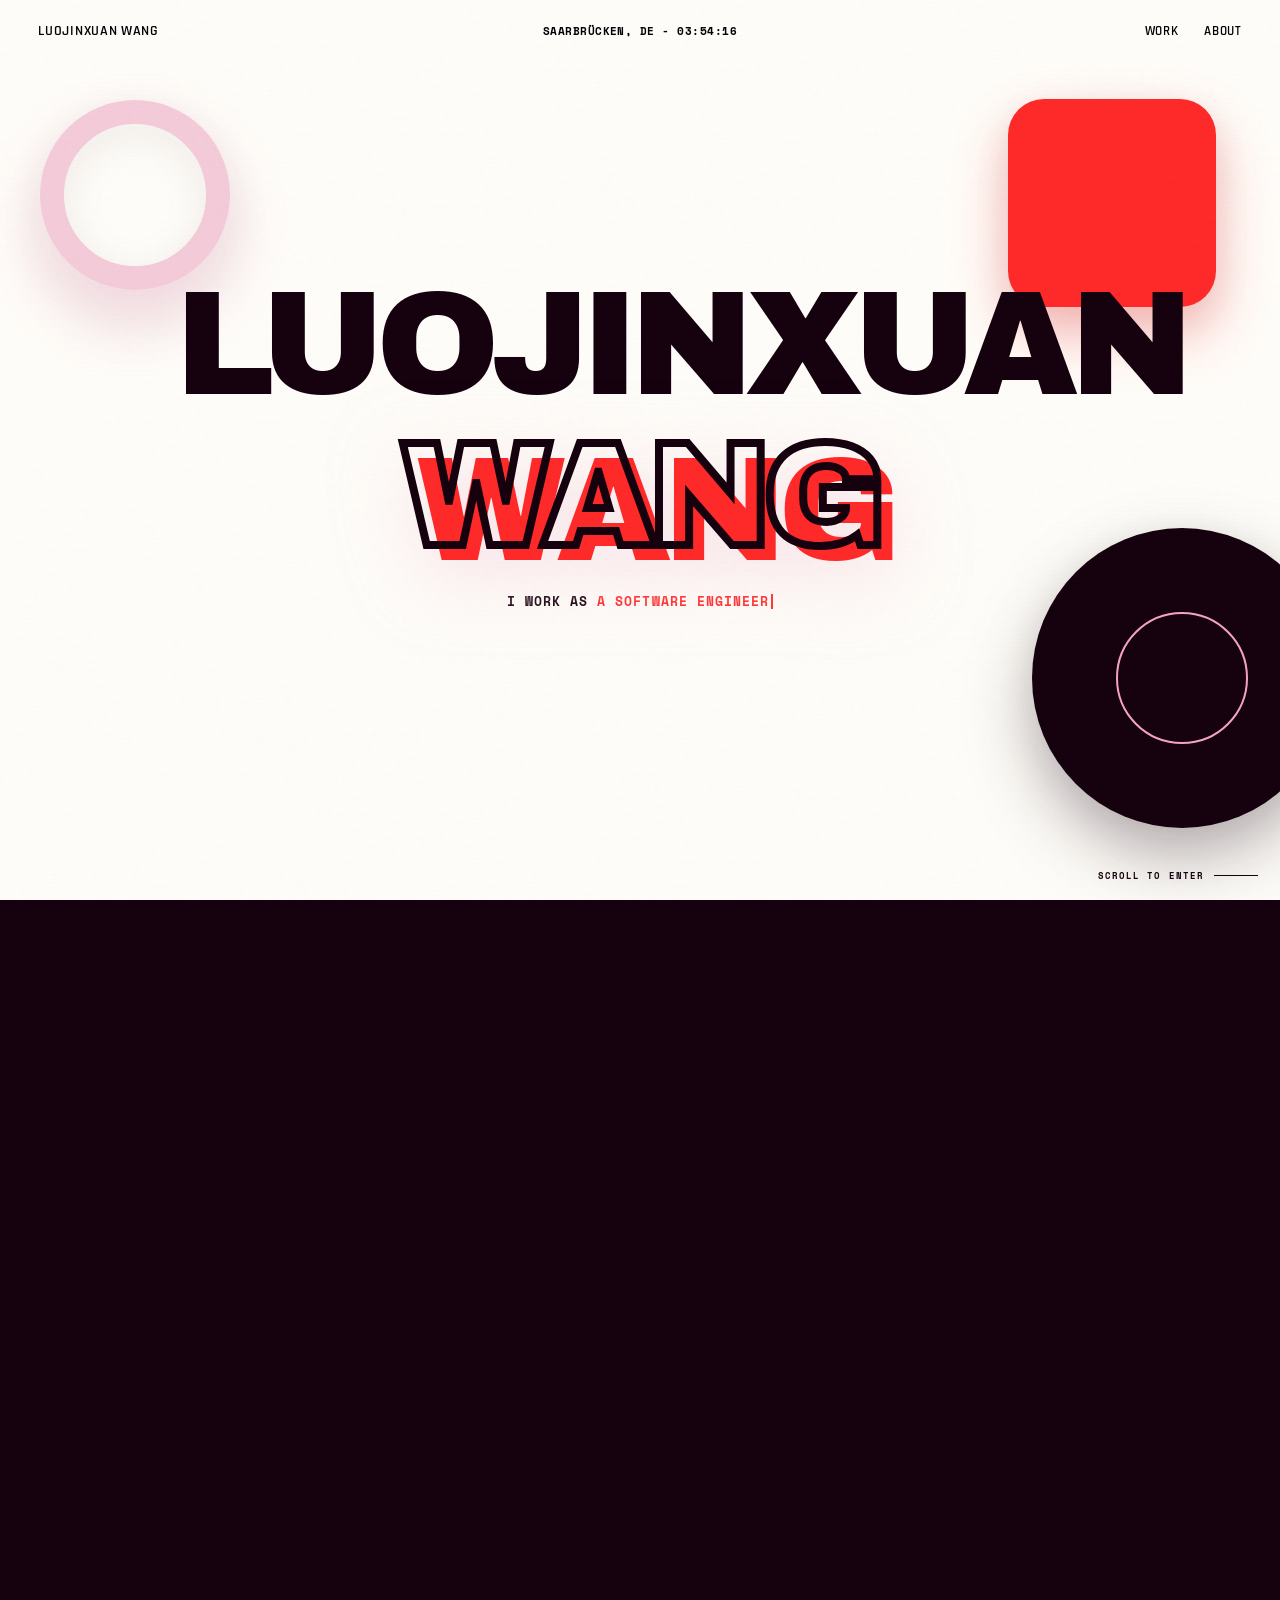
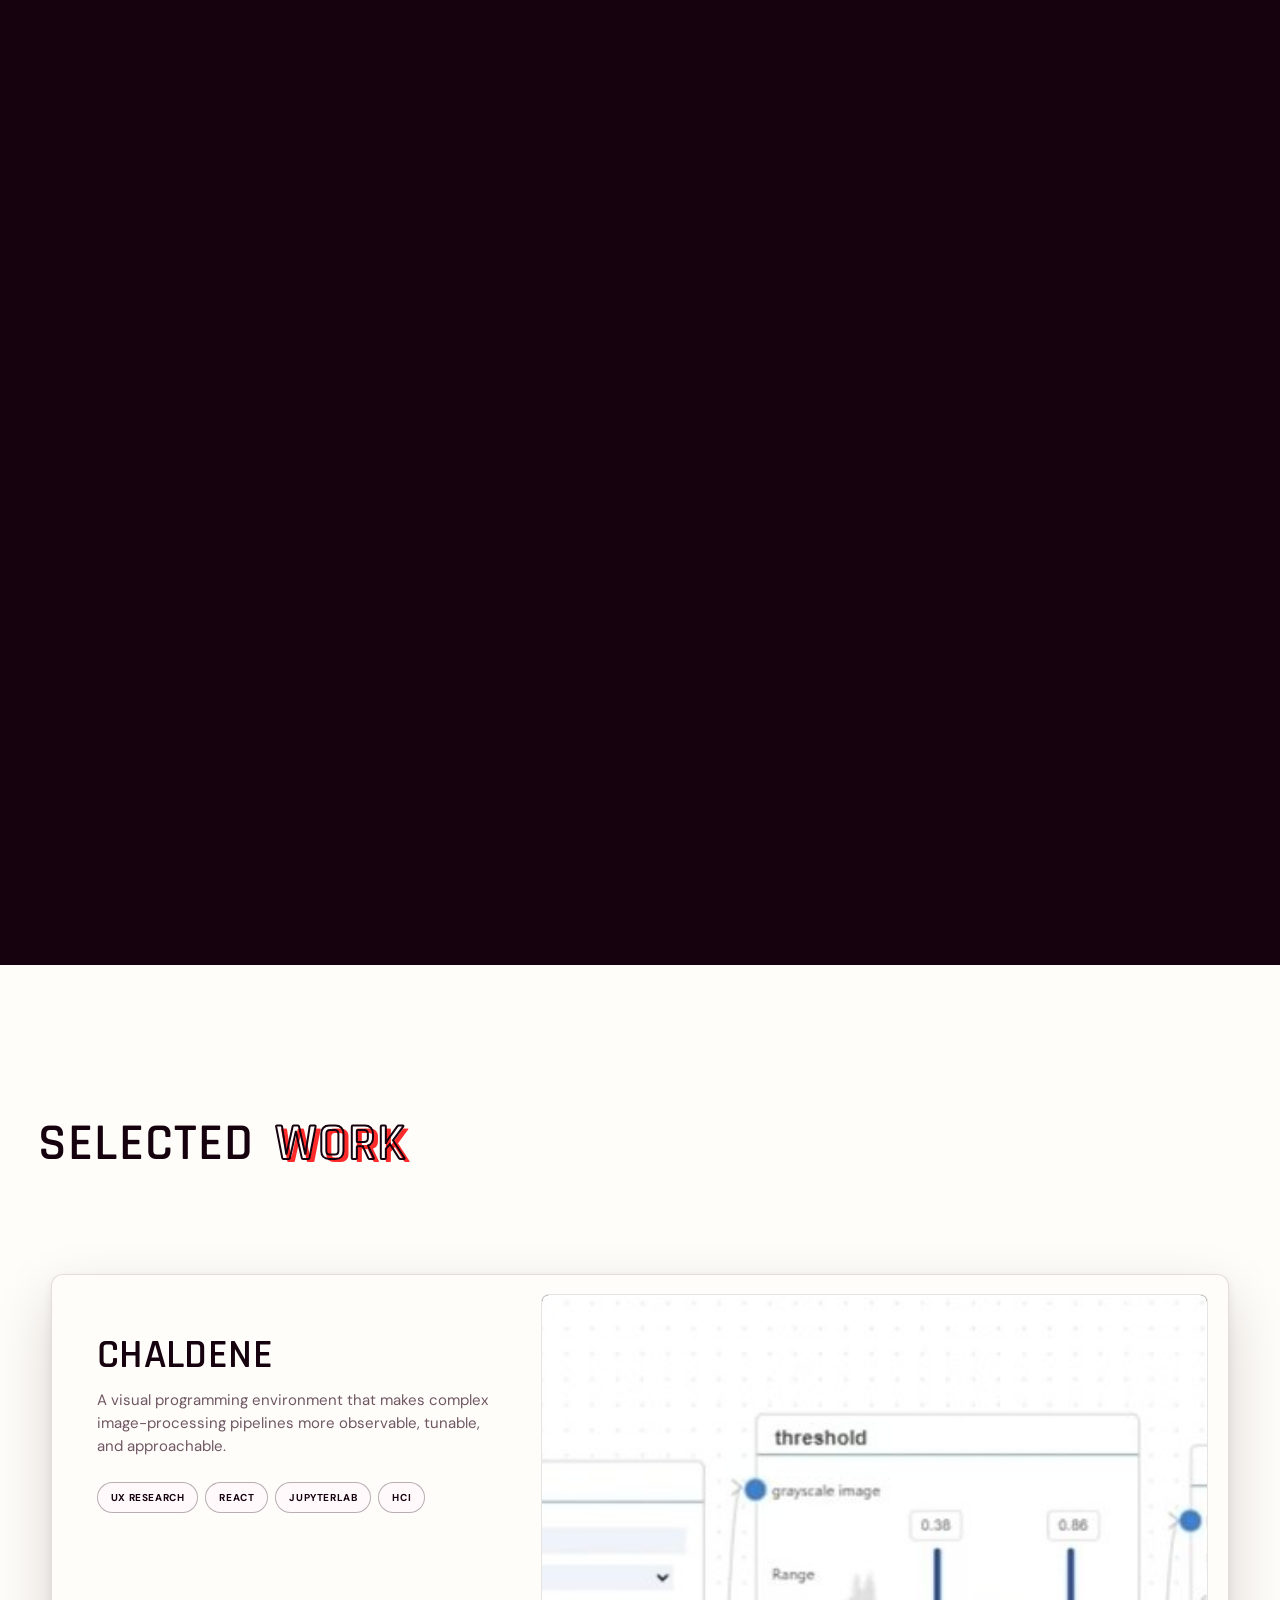
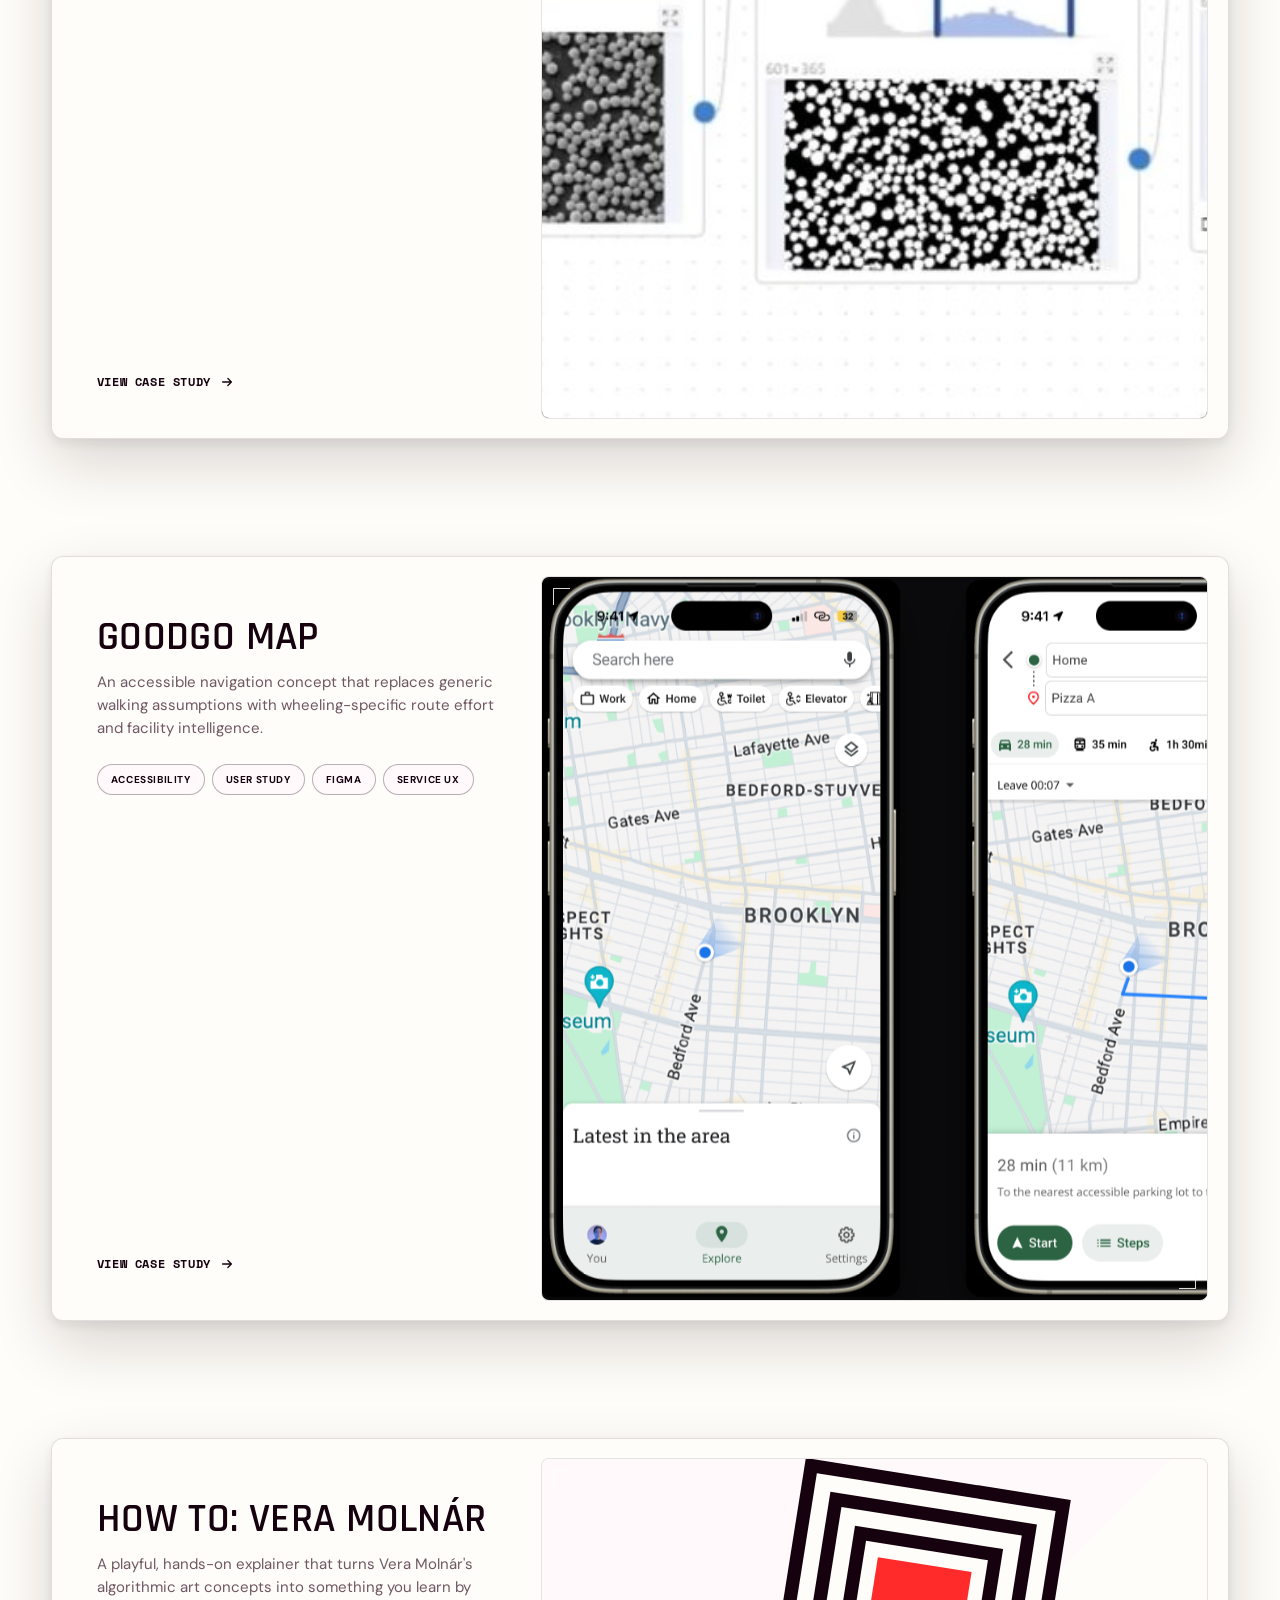
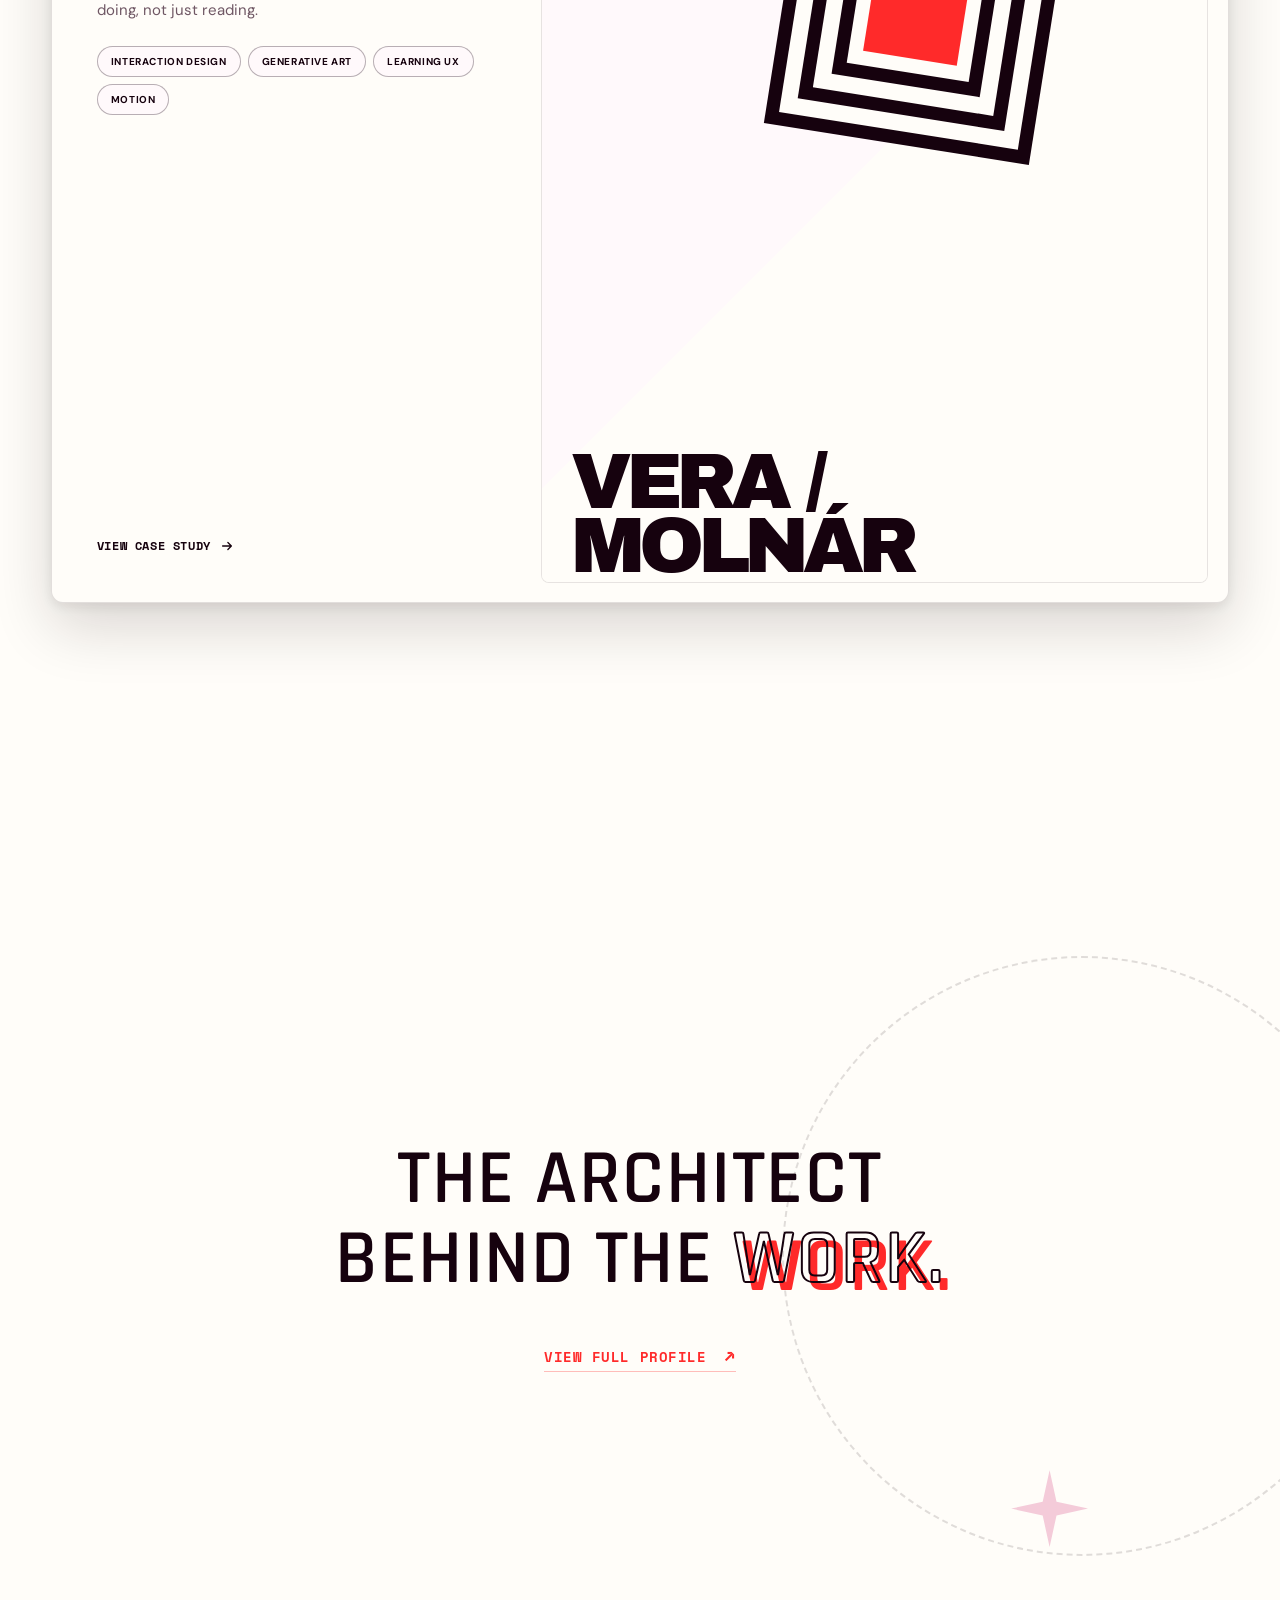
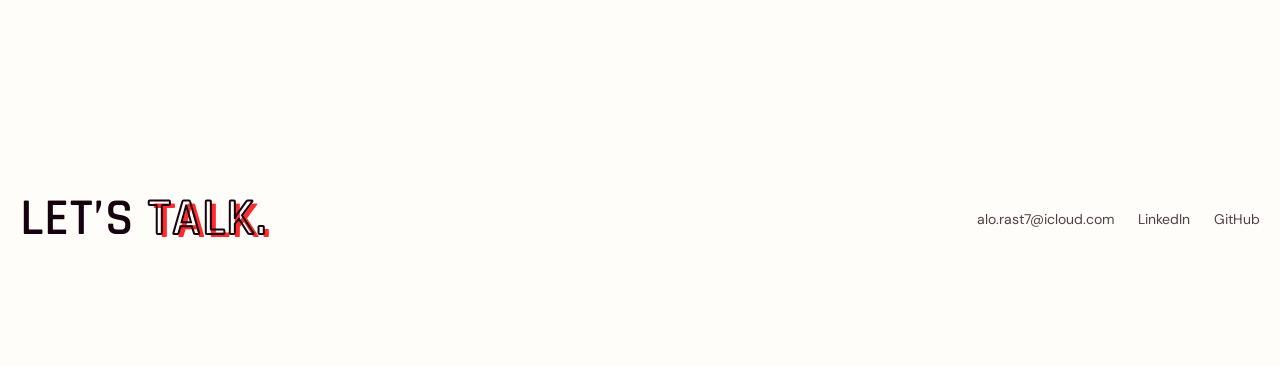
==== index.html @ 3a1c20a6 "todo: veramonar case, case stack motion debug" ====
<!doctype html>
<html lang="en">
  <head>
    <meta charset="UTF-8" />
    <meta name="viewport" content="width=device-width, initial-scale=1.0" />
    <meta name="theme-color" content="#ff2a2a" />
    <title>Luojinxuan Wang, UX Designer & Creative Technologist</title>
    <meta
      name="description"
      content="Luojinxuan Wang is a UX designer and creative technologist who came to tech from film, building human-centered AI and spatial interfaces that make complex technology intuitive."
    />
    <!-- Branded favicon: Bauhaus circle / square / ring motif -->
    <link
      rel="icon"
      href="data:image/svg+xml,%3Csvg xmlns='http://www.w3.org/2000/svg' viewBox='0 0 32 32'%3E%3Crect width='32' height='32' fill='%23fffdf9'/%3E%3Ccircle cx='13' cy='16' r='8' fill='%23ff2a2a'/%3E%3Crect x='15' y='8' width='12' height='12' rx='2.5' fill='%2316020e'/%3E%3Ccircle cx='11' cy='11' r='5' fill='none' stroke='%23f4cbd9' stroke-width='2.6'/%3E%3C/svg%3E"
    />
    <link rel="apple-touch-icon" href="assets/images/cs-chaldene-workflow.jpg" />
    <!-- Social sharing. Replace relative paths with absolute URLs (https://yourdomain/…) at deploy. -->
    <meta property="og:type" content="website" />
    <meta property="og:title" content="Luojinxuan Wang, UX Designer & Creative Technologist" />
    <meta
      property="og:description"
      content="A filmmaker's eye, an engineer's hands. I make complex technology intuitive. UX designer and creative technologist building human-centered AI and spatial interfaces."
    />
    <meta property="og:image" content="assets/images/cs-chaldene-workflow.jpg" />
    <meta property="og:image:width" content="1200" />
    <meta property="og:image:height" content="630" />
    <meta name="twitter:card" content="summary_large_image" />
    <meta name="twitter:title" content="Luojinxuan Wang, UX Designer & Creative Technologist" />
    <meta
      name="twitter:description"
      content="A filmmaker's eye, an engineer's hands. I make complex technology intuitive. UX designer and creative technologist building human-centered AI and spatial interfaces."
    />
    <meta name="twitter:image" content="assets/images/cs-chaldene-workflow.jpg" />
    <link rel="preconnect" href="https://fonts.googleapis.com" />
    <link rel="preconnect" href="https://fonts.gstatic.com" crossorigin />
    <link
      href="https://fonts.googleapis.com/css2?family=Archivo+Black&family=DM+Sans:wght@400;500;600;700&family=Rajdhani:wght@500;600;700&family=Space+Grotesk:wght@400;500;600;700&family=Space+Mono:wght@400;700&display=swap"
      rel="stylesheet"
    />
    <link rel="stylesheet" href="assets/css/styles.css" />
  </head>
  <body>
    <template id="__bundler_thumbnail" data-bg-color="#fffdf9">
      <svg viewBox="0 0 1200 800" xmlns="http://www.w3.org/2000/svg">
        <rect width="1200" height="800" fill="#fffdf9" />
        <circle cx="520" cy="360" r="130" fill="#ff2a2a" />
        <rect x="590" y="330" width="170" height="170" rx="28" fill="#16020e" />
        <circle cx="450" cy="470" r="80" fill="none" stroke="#f4cbd9" stroke-width="34" />
      </svg>
    </template>
    <div class="noise"></div>
    <div class="scanlines"></div>
    <div class="progress" id="progress"></div>
    <div class="sel-transition" id="selTransition" aria-hidden="true"></div>
    <div class="you-cur" id="youCur" aria-hidden="true">
      <svg width="17" height="21" viewBox="-2 -2 18 22" fill="none">
        <path
          d="M0.5 0.5L13 10.5H5.5L2.5 17.5L0.5 0.5Z"
          fill="#16020e"
          stroke="#fff"
          stroke-width="1.5"
          stroke-linejoin="round"
        ></path>
      </svg>
      <div class="you-cur__labels">
        <div class="you-tag">You</div>
        <div class="you-alt" id="youAlt"></div>
      </div>
    </div>

    <header class="site-header"></header>

    <main id="top" tabindex="-1">
      <section class="hero-sequence" id="hero" aria-label="Interactive portfolio introduction">
        <div class="hero-sticky">
          <div class="artboard hero-artboard" id="heroArtboard">
            <div class="hero-decoration hero-shape deco-ring" data-shape-depth="30" aria-hidden="true"></div>
            <div class="hero-decoration hero-shape deco-square" data-shape-depth="-22" aria-hidden="true"></div>
            <div class="hero-decoration hero-shape deco-disc" data-shape-depth="38" aria-hidden="true"></div>

            <section class="hero-ic">
              <div class="hero-ic-wrap">
                <div class="name-line">
                  <div class="mask-wrap">
                    <div class="hero-name-text display">LUOJINXUAN</div>
                  </div>
                </div>
                <div class="name-line">
                  <div class="mask-wrap">
                    <div class="hero-name-text display outline">WANG</div>
                  </div>
                </div>
                <div class="role-rotator mono" aria-live="polite">
                  <span>I work as</span>
                  <span class="role-active">
                    <span class="role-word" id="roleWord" style="opacity: 1">a UX Designer</span
                    ><span class="type-cursor" aria-hidden="true"></span>
                  </span>
                </div>
              </div>
            </section>
            <div class="hero-scroll-cue mono" aria-hidden="true"><span>Scroll to enter</span><i></i></div>
          </div>

          <div class="artboard intro-artboard" id="introArtboard" aria-hidden="true">
            <div class="ia-panel">
              <div class="ia-copy" id="iaCopy">
                <p
                  class="ia-text"
                  id="iaText"
                  aria-label="A filmmaker's eye, an engineer's hands. I make complex technology intuitive."
                >
                  <span class="ia-text-content" id="iaTextContent" aria-hidden="true"></span
                  ><span class="intro-cursor" id="iaTypingCursor" aria-hidden="true"></span>
                </p>
                <div class="ia-asel" aria-hidden="true">
                  <div class="selection-handle h-tl"></div>
                  <div class="selection-handle h-tr"></div>
                  <div class="selection-handle h-bl"></div>
                  <div class="selection-handle h-br"></div>
                  <div class="ia-asel-lbl mono">p / Statement 01</div>
                </div>
                <div class="ia-ac" aria-hidden="true">
                  <svg width="17" height="21" viewBox="-2 -2 18 22" fill="none">
                    <path
                      d="M0.5 0.5L13 10.5H5.5L2.5 17.5L0.5 0.5Z"
                      fill="#f7a4c4"
                      stroke="#fff"
                      stroke-width="1.5"
                      stroke-linejoin="round"
                    ></path>
                  </svg>
                  <div class="ia-ac-tag">Alo Wang</div>
                </div>
                <div class="ia-toast mono" aria-hidden="true">
                  <div class="toast-hero-inner">
                    <span class="toast-hero-prop">content</span><span class="toast-hero-arrow">→</span
                    ><span class="toast-hero-val">editing...</span>
                  </div>
                </div>
              </div>
            </div>
          </div>
        </div>
      </section>

      <section class="work section-pad" id="work">
        <div class="shell">
          <div class="section-eyebrow reveal">Selected <span class="outline">work</span></div>

          <div class="case-stack">
            <div class="fw-card-wrapper home-hidden">
              <article
                class="case-card fw-card"
                tabindex="0"
                data-project="sunslayer"
                data-title="SunSlayer"
                data-subtitle="Naked-eye 3D storytelling for a 90-degree corner"
                data-description="A spatial animation inspired by Hou Yi shooting the suns, designed specifically for a corner display so imagery appears to push beyond the physical architecture."
              >
                <div class="fw-card__content">
                  <div class="fw-card__top">
                    <h3 class="fw-card__title">SunSlayer</h3>
                    <p class="fw-card__vision">
                      An immersive 90° corner installation balancing cinematic pacing, spatial illusion, and a Chinese
                      mythological visual language.
                    </p>
                    <div class="case-tags">
                      <span class="chip">Spatial UX</span><span class="chip">Blender</span
                      ><span class="chip">Motion</span><span class="chip">Installation</span>
                    </div>
                  </div>
                  <div class="fw-card__bottom">
                    <span class="fw-card__cta" aria-hidden="true"
                      >View Case Study<svg width="14" height="14" viewBox="0 0 16 16" fill="none" aria-hidden="true">
                        <path
                          d="M3 8h10M9 4l4 4-4 4"
                          stroke="currentColor"
                          stroke-width="1.5"
                          stroke-linecap="round"
                          stroke-linejoin="round"
                        ></path></svg
                    ></span>
                  </div>
                </div>
                <div class="fw-card__visual">
                  <div class="fw-cinema-frame"><div class="case-visual visual-4"></div></div>
                  <div class="fw-cinema-corners"></div>
                </div>
              </article>
            </div>

            <div class="fw-card-wrapper">
              <article
                class="case-card fw-card"
                tabindex="0"
                data-project="chaldene"
                data-title="Chaldene"
                data-subtitle="Visual programming for image-processing researchers"
                data-description="I extended a node-based visual programming language in JupyterLab with direct-manipulation controls, synchronized image viewers, parameter exploration, and research-led interaction patterns."
              >
                <div class="fw-card__content">
                  <div class="fw-card__top">
                    <h3 class="fw-card__title">Chaldene</h3>
                    <p class="fw-card__vision">
                      A visual programming environment that makes complex image-processing pipelines more observable,
                      tunable, and approachable.
                    </p>
                    <div class="case-tags">
                      <span class="chip">UX Research</span><span class="chip">React</span
                      ><span class="chip">JupyterLab</span><span class="chip">HCI</span>
                    </div>
                  </div>
                  <div class="fw-card__bottom">
                    <span class="fw-card__cta" aria-hidden="true"
                      >View Case Study<svg width="14" height="14" viewBox="0 0 16 16" fill="none" aria-hidden="true">
                        <path
                          d="M3 8h10M9 4l4 4-4 4"
                          stroke="currentColor"
                          stroke-width="1.5"
                          stroke-linecap="round"
                          stroke-linejoin="round"
                        ></path></svg
                    ></span>
                  </div>
                </div>
                <div class="fw-card__visual">
                  <div class="fw-cinema-frame"><div class="case-visual visual-1"></div></div>
                  <div class="fw-cinema-corners"></div>
                </div>
              </article>
            </div>

            <div class="fw-card-wrapper">
              <article
                class="case-card fw-card"
                tabindex="0"
                data-project="goodgo"
                data-title="GoodGo Map"
                data-subtitle="Accessible travel navigation designed around wheeling"
                data-description="GoodGo surfaces accessible toilets, elevators, ramps, route effort, facility details, ratings, and problem reports at the moments where wheelchair users need them most."
              >
                <div class="fw-card__content">
                  <div class="fw-card__top">
                    <h3 class="fw-card__title">GoodGo Map</h3>
                    <p class="fw-card__vision">
                      An accessible navigation concept that replaces generic walking assumptions with wheeling-specific
                      route effort and facility intelligence.
                    </p>
                    <div class="case-tags">
                      <span class="chip">Accessibility</span><span class="chip">User Study</span
                      ><span class="chip">Figma</span><span class="chip">Service UX</span>
                    </div>
                  </div>
                  <div class="fw-card__bottom">
                    <span class="fw-card__cta" aria-hidden="true"
                      >View Case Study<svg width="14" height="14" viewBox="0 0 16 16" fill="none" aria-hidden="true">
                        <path
                          d="M3 8h10M9 4l4 4-4 4"
                          stroke="currentColor"
                          stroke-width="1.5"
                          stroke-linecap="round"
                          stroke-linejoin="round"
                        ></path></svg
                    ></span>
                  </div>
                </div>
                <div class="fw-card__visual">
                  <div class="fw-cinema-frame">
                    <div class="case-visual visual-strip">
                      <div class="strip-track" aria-hidden="true">
                        <img src="assets/images/cs-goodgo-hero.png" alt="" loading="lazy" />
                        <img src="assets/images/cs-goodgo-drive.png" alt="" loading="lazy" />
                        <img src="assets/images/cs-goodgo-info.png" alt="" loading="lazy" />
                        <img src="assets/images/cs-goodgo-preference.png" alt="" loading="lazy" />
                        <img src="assets/images/cs-goodgo-report.png" alt="" loading="lazy" />
                        <img src="assets/images/cs-goodgo-wheel.png" alt="" loading="lazy" />
                      </div>
                    </div>
                  </div>
                  <div class="fw-cinema-corners"></div>
                </div>
              </article>
            </div>

            <div class="fw-card-wrapper">
              <article
                class="case-card fw-card"
                tabindex="0"
                data-project="veramolnar"
                data-title="How To: Vera Molnár"
                data-subtitle="An interactive introduction to a generative-art pioneer"
                data-description="I designed the user journey and interactive learning mechanics that teach Vera Molnár's generative-art ideas by letting people play with the rules behind them, and produced the teaser video."
              >
                <div class="fw-card__content">
                  <div class="fw-card__top">
                    <h3 class="fw-card__title">How To: Vera Molnár</h3>
                    <p class="fw-card__vision">
                      A playful, hands-on explainer that turns Vera Molnár's algorithmic art concepts into something you
                      learn by doing, not just reading.
                    </p>
                    <div class="case-tags">
                      <span class="chip">Interaction Design</span><span class="chip">Generative Art</span
                      ><span class="chip">Learning UX</span><span class="chip">Motion</span>
                    </div>
                  </div>
                  <div class="fw-card__bottom">
                    <span class="fw-card__cta" aria-hidden="true"
                      >View Case Study<svg width="14" height="14" viewBox="0 0 16 16" fill="none" aria-hidden="true">
                        <path
                          d="M3 8h10M9 4l4 4-4 4"
                          stroke="currentColor"
                          stroke-width="1.5"
                          stroke-linecap="round"
                          stroke-linejoin="round"
                        ></path></svg
                    ></span>
                  </div>
                </div>
                <div class="fw-card__visual">
                  <div class="fw-cinema-frame"><div class="case-visual visual-2"></div></div>
                  <div class="fw-cinema-corners"></div>
                </div>
              </article>
            </div>

            <div class="fw-card-wrapper home-hidden">
              <article
                class="case-card fw-card"
                tabindex="0"
                data-project="watch"
                data-title="Watch & Watched"
                data-subtitle="An AR panopticon about surveillance and perspective"
                data-description="An interactive installation exploring surveillance through three positions (the observed, the observer, and the outsider), turning a theoretical concept into spatial experience."
              >
                <div class="fw-card__content">
                  <div class="fw-card__top">
                    <h3 class="fw-card__title">Watch & Watched</h3>
                    <p class="fw-card__vision">
                      An AR installation inspired by Bentham's Panopticon, designed to make power relationships legible
                      through embodied perspective.
                    </p>
                    <div class="case-tags">
                      <span class="chip">AR</span><span class="chip">Concept Design</span
                      ><span class="chip">Critical UX</span>
                    </div>
                  </div>
                  <div class="fw-card__bottom">
                    <span class="fw-card__cta" aria-hidden="true"
                      >View Case Study<svg width="14" height="14" viewBox="0 0 16 16" fill="none" aria-hidden="true">
                        <path
                          d="M3 8h10M9 4l4 4-4 4"
                          stroke="currentColor"
                          stroke-width="1.5"
                          stroke-linecap="round"
                          stroke-linejoin="round"
                        ></path></svg
                    ></span>
                  </div>
                </div>
                <div class="fw-card__visual">
                  <div class="fw-cinema-frame"><div class="case-visual visual-5"></div></div>
                  <div class="fw-cinema-corners"></div>
                </div>
              </article>
            </div>
          </div>
        </div>
      </section>

      <section class="about-teaser tone-a" id="about">
        <div class="at-deco" aria-hidden="true">
          <span class="atd atd-dash"></span>
          <span class="atd atd-star"></span>
        </div>
        <div class="container">
          <h2 class="at-heading">THE ARCHITECT<br />BEHIND THE <span class="outline">WORK.</span></h2>
          <a
            href="/about"
            class="at-link"
            id="profileOpen"
            data-cursor-hover="true"
            aria-label="View Alo's full profile"
            aria-haspopup="dialog"
            aria-controls="profileView"
            >VIEW FULL PROFILE</a
          >
        </div>
      </section>

      <footer class="site-footer" id="contact"></footer>
    </main>

    <section
      class="profile-view work-view"
      id="workView"
      role="dialog"
      aria-modal="true"
      aria-labelledby="workTitle"
      aria-hidden="true"
    >
      <div class="profile-progress" id="workProgress" aria-hidden="true"></div>
      <header class="site-header"></header>

      <div class="work-hero">
        <div class="shell">
          <h1 class="h1-mega" id="workTitle">WORK</h1>
        </div>
      </div>

      <div class="work-list" aria-label="Case studies"></div>

      <footer class="site-footer"></footer>
    </section>

    <section
      class="profile-view"
      id="profileView"
      role="dialog"
      aria-modal="true"
      aria-labelledby="profileTitle"
      aria-hidden="true"
    >
      <div class="profile-progress" id="profileProgress" aria-hidden="true"></div>
      <header class="site-header"></header>

      <div id="profileTop">
        <section class="profile-hybrid">
          <div class="hybrid-wrapper">
            <div class="hybrid-left">
              <h1 class="h1-mega" id="profileTitle">ABOUT</h1>
              <div class="editorial-block profile-reveal">
                <span class="block-label mono">01 / The Drive</span>
                <p class="lead-copy">
                  Film taught me where to point attention. Computer science taught me how to build the experience around
                  it.
                </p>
                <p class="body-copy">
                  I take intimidating things, AI tools, 3D scenes, research prototypes, and shape them into experiences
                  where complexity feels manageable and the next step feels obvious. Research, design, and code, all in
                  me.
                </p>
                <p class="body-copy">
                  I'm drawn to problems that fall between disciplines, where ownership is unclear and the solution has
                  yet to take shape. I usually build to understand, test, and uncover what works. And I still get a
                  genuine kick out of an interface that simply clicks.
                </p>
              </div>
              <div class="editorial-block profile-reveal">
                <span class="block-label mono">02 / The Off-Screen</span>
                <p class="body-copy">
                  Off the clock, I'm usually outside with a nine-month-old puppy in training to become a service dog.
                  It's a lot like design: small, repeatable steps, real patience, and the satisfaction of seeing it add
                  up to something meaningful.
                </p>
                <p class="body-copy">
                  Mostly, I just enjoy making things. My current project is our wedding, which I'm designing from end to
                  end: from the food and visual identity to the music and atmosphere.
                </p>
                <p class="body-copy">
                  Home is my partner, the pup, and whatever we're building or traveling toward next.
                </p>
              </div>
            </div>
            <div class="hybrid-right">
              <div class="p-img-wrap p-fast offset-r" style="z-index: 6">
                <img alt="My man and I being cinematic" loading="eager" src="assets/images/offscreen-portrait.JPG" />
              </div>
              <div class="p-img-wrap p-slow offset-l" style="z-index: 5">
                <img
                  alt="Me holding my pup, she was three months old"
                  loading="lazy"
                  src="assets/images/offscreen-puppy.jpg"
                />
              </div>
              <div class="p-img-wrap p-med offset-r" style="z-index: 4">
                <img alt="The family" loading="lazy" src="assets/images/offscreen-family.jpg" />
              </div>
            </div>
          </div>
        </section>

        <section class="profile-section career pinned" id="profileCareer">
          <div class="shell">
            <div class="profile-section__head profile-reveal">
              <div>
                <h2 class="sec-title">CAREER <span class="outline">TIMELINE</span></h2>
                <p class="profile-lead">
                  A path from international digital production and immersive media into research software, interaction
                  design, and human-centered AI.
                </p>
              </div>
            </div>
            <div class="profile-timeline">
              <article class="timeline-row profile-reveal">
                <div class="timeline-date mono">11.2023 - 11.2025</div>
                <div class="timeline-node"></div>
                <div class="timeline-role">
                  <h3>Student Research Assistant</h3>
                  <p>
                    Extended Chaldene at DFKI: translated researchers' requirements into interaction concepts and
                    implemented user-facing frontend, backend, and communication features for visual image-processing
                    workflows.
                  </p>
                </div>
                <div class="timeline-place mono">DFKI<br />Saarbrücken</div>
              </article>
              <article class="timeline-row profile-reveal">
                <div class="timeline-date mono">04.2017 - 07.2019</div>
                <div class="timeline-node"></div>
                <div class="timeline-role">
                  <h3>Content Specialist</h3>
                  <p>
                    Managed VR content quality and lifecycle, planned data-driven in-app campaigns, and worked across
                    product, content, and community.
                  </p>
                </div>
                <div class="timeline-place mono">VeeR VR<br />Beijing</div>
              </article>
              <article class="timeline-row profile-reveal">
                <div class="timeline-date mono">12.2015 - 02.2017</div>
                <div class="timeline-node"></div>
                <div class="timeline-role">
                  <h3>Project Manager</h3>
                  <p>
                    Structured requirements, prioritized tasks, tracked project progress and timelines, and coordinated
                    with international stakeholders.
                  </p>
                </div>
                <div class="timeline-place mono">Big Dream Pie<br />Beijing</div>
              </article>
            </div>
          </div>
          <div class="pin-spacer" aria-hidden="true"></div>
        </section>

        <section class="profile-section education pinned" id="profileEducation">
          <div class="shell">
            <div class="profile-section__head profile-reveal">
              <div>
                <h2 class="sec-title">EDUCATION <span class="outline">TIMELINE</span></h2>
                <p class="profile-lead">
                  Film established the narrative foundation. Media Informatics added psychology, computer science, HCI,
                  and the ability to build the interaction.
                </p>
              </div>
            </div>
            <div class="profile-timeline">
              <article class="timeline-row profile-reveal">
                <div class="timeline-date mono">10.2025 - Present</div>
                <div class="timeline-node"></div>
                <div class="timeline-role">
                  <h3>M.Sc. Media Informatics</h3>
                  <p>
                    Focus on human-centered AI, software engineering, intelligent interactive systems, UX, and data
                    visualization. Current thesis: spatial proxy controls for AI-assisted 3D scene generation in Unity.
                  </p>
                </div>
                <div class="timeline-place mono">Saarland University<br />Grade 1.3</div>
              </article>
              <article class="timeline-row profile-reveal">
                <div class="timeline-date mono">10.2020 - 09.2025</div>
                <div class="timeline-node"></div>
                <div class="timeline-role">
                  <h3>B.Sc. Media Informatics</h3>
                  <p>
                    Combined computer science, psychology, HCI, media design, and research. Bachelor's thesis: enhancing
                    visualisation expressiveness in the visual programming language Chaldene.
                  </p>
                </div>
                <div class="timeline-place mono">Saarland University<br />Grade 2.0</div>
              </article>
              <article class="timeline-row profile-reveal">
                <div class="timeline-date mono">09.2012 - 07.2016</div>
                <div class="timeline-node"></div>
                <div class="timeline-role">
                  <h3>B.A. Theatre, Film & Television Literature</h3>
                  <p>
                    Film theory, history, criticism, production practice, literature, mass communication, and cultural
                    studies.
                  </p>
                </div>
                <div class="timeline-place mono">Beijing Film Academy<br />Beijing</div>
              </article>
            </div>
          </div>
          <div class="pin-spacer" aria-hidden="true"></div>
        </section>

        <section class="profile-section competencies pinned" id="profileCompetencies">
          <div class="shell">
            <div class="profile-section__head profile-reveal">
              <div>
                <h2 class="sec-title">CORE <span class="outline">COMPETENCIES</span></h2>
              </div>
            </div>
            <div class="comp-grid">
              <div class="comp-row profile-reveal">
                <span class="comp-index">01</span>
                <div class="comp-name">Human-centered AI</div>
                <div class="comp-desc">
                  Designing interfaces and controls that make AI systems understandable, steerable, and genuinely useful
                  to the people relying on them.
                </div>
              </div>
              <div class="comp-row profile-reveal">
                <span class="comp-index">02</span>
                <div class="comp-name">UX research</div>
                <div class="comp-desc">
                  Interviews, usability testing, and synthesis that turn observed behavior into clear, actionable design
                  direction.
                </div>
              </div>
              <div class="comp-row profile-reveal">
                <span class="comp-index">03</span>
                <div class="comp-name">Interaction design</div>
                <div class="comp-desc">
                  Shaping how interfaces respond: flows, states, and micro-behaviors that feel deliberate rather than
                  accidental.
                </div>
              </div>
              <div class="comp-row profile-reveal">
                <span class="comp-index">04</span>
                <div class="comp-name">Frontend prototyping</div>
                <div class="comp-desc">
                  Building testable prototypes in real code to validate ideas before committing to production.
                </div>
              </div>
              <div class="comp-row profile-reveal">
                <span class="comp-index">05</span>
                <div class="comp-name">Spatial interaction &amp; creative technology</div>
                <div class="comp-desc">
                  VR, 3D, and creative-technology work that extends interaction beyond the flat screen.
                </div>
              </div>
              <div class="comp-row profile-reveal">
                <span class="comp-index">06</span>
                <div class="comp-name">Accessibility</div>
                <div class="comp-desc">
                  Designing for a full range of abilities so products work for everyone, not only the default user.
                </div>
              </div>
              <div class="comp-row profile-reveal">
                <span class="comp-index">07</span>
                <div class="comp-name">Design systems</div>
                <div class="comp-desc">
                  Building scalable design languages and establishing governance models that keep enterprise teams
                  aligned and efficient.
                </div>
              </div>
              <div class="comp-row profile-reveal">
                <span class="comp-index">08</span>
                <div class="comp-name">Cross-functional translation</div>
                <div class="comp-desc">
                  Bridging research, design, and engineering so intent survives from concept to shipped feature.
                </div>
              </div>
            </div>
          </div>
          <div class="pin-spacer" aria-hidden="true"></div>
        </section>

        <section class="profile-section toolkit" id="profileToolkit">
          <div class="shell">
            <div class="profile-section__head profile-reveal">
              <div>
                <h2 class="sec-title">MY <span class="outline">TOOLKIT</span></h2>
              </div>
            </div>
            <div class="tool-rows">
              <div class="tool-row profile-reveal">
                <h3 class="mono">Design & research</h3>
                <div class="tool-list">
                  <span class="tool-chip">Figma</span><span class="tool-chip">Miro</span
                  ><span class="tool-chip">User interviews</span><span class="tool-chip">Usability testing</span
                  ><span class="tool-chip">Survey design</span><span class="tool-chip">Literature review</span>
                </div>
              </div>
              <div class="tool-row profile-reveal">
                <h3 class="mono">Frontend</h3>
                <div class="tool-list">
                  <span class="tool-chip">TypeScript</span><span class="tool-chip">JavaScript</span
                  ><span class="tool-chip">React</span><span class="tool-chip">React Flow</span
                  ><span class="tool-chip">HTML</span><span class="tool-chip">CSS</span>
                </div>
              </div>
              <div class="tool-row profile-reveal">
                <h3 class="mono">Software & backend</h3>
                <div class="tool-list">
                  <span class="tool-chip">Python</span><span class="tool-chip">FastAPI</span
                  ><span class="tool-chip">Node.js</span><span class="tool-chip">Java</span
                  ><span class="tool-chip">Git</span><span class="tool-chip">Docker</span
                  ><span class="tool-chip">JupyterLab</span>
                </div>
              </div>
              <div class="tool-row profile-reveal">
                <h3 class="mono">Spatial & generative</h3>
                <div class="tool-list">
                  <span class="tool-chip">Unity</span><span class="tool-chip">Blender</span
                  ><span class="tool-chip">ComfyUI</span><span class="tool-chip">ControlNet</span
                  ><span class="tool-chip">TripoSR</span><span class="tool-chip">After Effects</span
                  ><span class="tool-chip">Final Cut Pro</span>
                </div>
              </div>
            </div>
          </div>
        </section>

        <footer class="site-footer" id="profileContact"></footer>
      </div>
    </section>

    <div class="modal" id="caseModal" role="dialog" aria-modal="true" aria-labelledby="csTitle" aria-hidden="true">
      <header class="site-header"></header>
      <article class="cs" id="csContent"></article>
      <footer class="site-footer"></footer>
    </div>

    <script src="assets/js/main.js" defer></script>
  </body>
</html>
---- assets/css/styles.css ----
/* ===== DESIGN TOKENS: colors, fonts, sizes. Edit --red / --pink / --ink / --paper to re-theme the whole site. ===== */
:root {
  --paper: #fffdf9;
  --white: #ffffff;
  --ink: #16020e;
  --muted: #6f5764;
  --pink: #f7a4c4;
  --pink-soft: #fff9fb;
  --red: #ff2a2a;
  --red-dark: #b60024;
  --chrome: #e7e7ec;
  --line: rgba(22, 2, 14, 0.18);
  --radius: 28px;
  --ease: cubic-bezier(0.16, 1, 0.3, 1);
  --ease-out: cubic-bezier(0.23, 1, 0.32, 1);
  --ease-press: cubic-bezier(0.2, 0, 0, 1);
  --press: scale(0.97);
  --max: 1240px;
  --font-body: "DM Sans", -apple-system, BlinkMacSystemFont, "Segoe UI", sans-serif;
  --font-display: "Rajdhani", "Space Grotesk", sans-serif;
  --font-mono: "Space Mono", "SFMono-Regular", Consolas, monospace;
}
/* ===== BASE & RESET: global element defaults. ===== */
* {
  box-sizing: border-box;
}
html {
  scroll-behavior: smooth;
  background: var(--ink);
}
body {
  margin: 0;
  background: var(--paper);
  color: var(--ink);
  font-family: var(--font-body);
  line-height: 1.5;
  overflow-x: hidden;
}
p {
  text-wrap: pretty;
}
.section-title,
.at-heading,
.fw-card__title,
.sec-title,
.profile-heading,
.drive-statement {
  text-wrap: balance;
}
button,
a {
  font: inherit;
}
button {
  color: inherit;
}
a {
  color: inherit;
  text-decoration: none;
}
img {
  max-width: 100%;
  display: block;
}
::selection {
  background: var(--red);
  color: var(--white);
}
:focus-visible {
  outline: 3px solid var(--red);
  outline-offset: 4px;
}
main[tabindex]:focus,
main[tabindex]:focus-visible {
  outline: none;
}
.sr-only {
  position: absolute;
  width: 1px;
  height: 1px;
  padding: 0;
  margin: -1px;
  overflow: hidden;
  clip: rect(0, 0, 0, 0);
  white-space: nowrap;
  border: 0;
}
.mono {
  font-family: "Space Mono", "SFMono-Regular", Consolas, monospace;
  letter-spacing: 0.04em;
}
.display {
  font-family: "Archivo Black", "Arial Black", Impact, sans-serif;
  text-transform: uppercase;
  letter-spacing: -0.06em;
}
.outline {
  color: transparent;
  -webkit-text-stroke: 2px var(--ink);
  text-shadow: 5px 3px 0 var(--red);
}
.shell {
  width: min(var(--max), calc(100% - 40px));
  margin-inline: auto;
}

/* ===== TEXTURE OVERLAYS: film grain + scanlines (fixed, sit on top of everything). ===== */
.noise,
.scanlines {
  position: fixed;
  inset: 0;
  pointer-events: none;
  z-index: 1000;
}
.noise {
  opacity: 0.055;
  mix-blend-mode: multiply;
  background-image: url("data:image/svg+xml,%3Csvg viewBox='0 0 180 180' xmlns='http://www.w3.org/2000/svg'%3E%3Cfilter id='n'%3E%3CfeTurbulence type='fractalNoise' baseFrequency='.85' numOctaves='3' stitchTiles='stitch'/%3E%3C/filter%3E%3Crect width='100%25' height='100%25' filter='url(%23n)' opacity='.5'/%3E%3C/svg%3E");
}
.scanlines {
  opacity: 0.02;
  background: repeating-linear-gradient(to bottom, transparent 0, transparent 3px, rgba(22, 2, 14, 0.45) 4px);
}
.progress {
  position: fixed;
  inset: 0 auto auto 0;
  width: 0;
  height: 4px;
  background: var(--red);
  z-index: 1200;
}

/* ===== HEADER & NAV: top bar, brand, clock, Work/About links. ===== */
.site-header {
  position: fixed;
  top: 0;
  left: 0;
  right: 0;
  z-index: 900;
  padding: 24px clamp(20px, 3vw, 40px);
  pointer-events: none;
  color: #fff;
  mix-blend-mode: difference;
  transition:
    opacity 0.4s ease,
    transform 0.4s ease;
}
.site-header.nav-hidden {
  opacity: 0;
  transform: translateY(-14px);
}
.site-header.nav-hidden .nav {
  pointer-events: none;
}
.nav {
  width: min(1440px, 100%);
  margin: 0 auto;
  pointer-events: auto;
  display: grid;
  grid-template-columns: 1fr auto 1fr;
  align-items: center;
  gap: 28px;
  padding: 0;
  border: 0;
  border-radius: 0;
  background: transparent;
  box-shadow: none;
}
.brand {
  justify-self: start;
  font-family: var(--font-display);
  font-size: 14px;
  font-weight: 600;
  line-height: 1;
  text-transform: uppercase;
  letter-spacing: 0.05em;
  white-space: nowrap;
}
.header-clock {
  justify-self: center;
  font-family: "Space Mono", "SFMono-Regular", Consolas, monospace;
  font-size: 11px;
  font-weight: 600;
  line-height: 1;
  text-transform: uppercase;
  letter-spacing: 0.045em;
  white-space: nowrap;
}
.nav-links {
  justify-self: end;
  display: flex;
  align-items: center;
  gap: 26px;
}
.nav-links a,
.nav-links button {
  border: 0;
  background: transparent;
  padding: 0;
  border-radius: 0;
  color: inherit;
  font-family: var(--font-display);
  font-size: 13px;
  font-weight: 600;
  line-height: 1;
  text-transform: uppercase;
  letter-spacing: 0.05em;
  cursor: pointer;
  transition:
    opacity 0.2s ease,
    transform 0.16s var(--ease-out);
}
.nav-links a:active,
.nav-links button:active {
  opacity: 0.45;
  transform: var(--press);
}
@media (hover: hover) and (pointer: fine) {
  .nav-links a:hover,
  .nav-links button:hover {
    background: transparent;
    transform: none;
    opacity: 0.55;
  }
}
.nav-links .nav-cta,
.nav-links .nav-cta:hover {
  background: transparent;
  color: inherit;
}

.hero {
  position: relative;
  min-height: 100svh;
  overflow: hidden;
  background: var(--paper);
  border-bottom: 1px solid var(--line);
  isolation: isolate;
  cursor: grab;
  touch-action: pan-y;
}
.hero-grid {
  position: absolute;
  inset: 0;
  background-image:
    linear-gradient(var(--line) 1px, transparent 1px), linear-gradient(90deg, var(--line) 1px, transparent 1px);
  background-size: 44px 44px;
  mask-image: radial-gradient(circle at 50% 42%, black 0, rgba(0, 0, 0, 0.8) 42%, transparent 86%);
  opacity: 0.5;
}
.hero-grid:after {
  content: "";
  position: absolute;
  inset: 0;
  background:
    linear-gradient(90deg, transparent 49.8%, var(--red) 50%, transparent 50.2%),
    linear-gradient(transparent 49.8%, var(--red) 50%, transparent 50.2%);
  opacity: 0.18;
}
.hero-world {
  position: absolute;
  width: 170vw;
  height: 150vh;
  left: -35vw;
  top: -25vh;
  will-change: transform;
  transform: translate3d(0, 0, 0);
}
.hero-world:before {
  content: "";
  position: absolute;
  inset: 8% 6%;
  border: 1px dashed rgba(22, 2, 14, 0.25);
  border-radius: 50%;
  transform: rotate(-8deg);
}
.hero-world:after {
  content: "";
  position: absolute;
  width: 48vw;
  height: 48vw;
  min-width: 440px;
  min-height: 440px;
  border: 2px solid var(--red);
  border-radius: 50%;
  left: 29%;
  top: 14%;
  opacity: 0.22;
}
.hero-center {
  position: absolute;
  left: 50%;
  top: 49%;
  z-index: 12;
  width: min(940px, 84vw);
  transform: translate(-50%, -50%);
  text-align: center;
  pointer-events: none;
}
.hero-kicker {
  display: inline-flex;
  gap: 10px;
  align-items: center;
  padding: 8px 12px;
  background: var(--ink);
  color: var(--white);
  font-size: 11px;
  text-transform: uppercase;
  font-weight: 900;
  letter-spacing: 0.13em;
  transform: rotate(-1.5deg);
  box-shadow: 5px 5px 0 var(--red);
}
.hero-kicker i {
  width: 8px;
  height: 8px;
  background: var(--red);
  border-radius: 50%;
  box-shadow: 0 0 0 5px rgba(255, 42, 42, 0.2);
  animation: pulse 1.8s ease infinite;
}
@keyframes pulse {
  50% {
    transform: scale(0.55);
    opacity: 0.4;
  }
}
.hero-title {
  margin: 24px 0 16px;
  font-size: clamp(66px, 13.6vw, 202px);
  line-height: 0.72;
  color: var(--ink);
  text-wrap: balance;
}
.hero-title span {
  display: block;
  -webkit-text-stroke: 2px var(--ink);
  color: transparent;
  text-shadow: 9px 9px 0 var(--pink);
}
.hero-deck {
  max-width: 620px;
  margin: 38px auto 0;
  font-size: clamp(16px, 1.5vw, 21px);
  font-weight: 650;
  line-height: 1.45;
  background: rgba(255, 253, 249, 0.86);
  border: 1px solid var(--line);
  padding: 12px 16px;
  backdrop-filter: blur(10px);
}
.hero-actions {
  pointer-events: auto;
  margin-top: 20px;
  display: flex;
  align-items: center;
  justify-content: center;
  gap: 10px;
  flex-wrap: wrap;
}
/* ===== BUTTONS: .btn and .btn.primary, with press/hover states. ===== */
.btn {
  display: inline-flex;
  align-items: center;
  justify-content: center;
  gap: 10px;
  border: 1.5px solid var(--ink);
  border-radius: 999px;
  padding: 13px 22px;
  background: var(--white);
  font-size: 12px;
  font-weight: 700;
  text-transform: uppercase;
  letter-spacing: 0.05em;
  cursor: pointer;
  transition:
    transform 0.16s var(--ease-out),
    box-shadow 0.28s var(--ease);
}
.btn:active {
  transform: var(--press);
}
.btn.primary {
  background: var(--red);
  color: white;
  border-color: var(--red);
  box-shadow: 0 12px 26px rgba(255, 42, 42, 0.25);
}
@media (hover: hover) and (pointer: fine) {
  .btn:hover {
    transform: translateY(-3px);
    box-shadow: 0 14px 30px rgba(22, 2, 14, 0.16);
  }
  .btn:active {
    transform: translateY(-1px) var(--press);
  }
  .btn.primary:hover {
    box-shadow: 0 18px 36px rgba(255, 42, 42, 0.4);
  }
}
.hero-hint {
  position: absolute;
  z-index: 20;
  left: 22px;
  bottom: 22px;
  padding: 9px 12px;
  border: 1px solid var(--line);
  background: rgba(255, 253, 249, 0.8);
  font-size: 10px;
  font-weight: 900;
  text-transform: uppercase;
  letter-spacing: 0.11em;
  backdrop-filter: blur(10px);
}
.hero-coords {
  position: absolute;
  z-index: 20;
  right: 22px;
  bottom: 22px;
  font-size: 10px;
  font-weight: 900;
  text-transform: uppercase;
  letter-spacing: 0.1em;
  text-align: right;
}

.world-object {
  position: absolute;
  will-change: transform;
  user-select: none;
  transition: filter 0.3s ease;
}
.world-object:hover {
  filter: saturate(1.25);
}
.tile {
  width: clamp(180px, 18vw, 300px);
  aspect-ratio: 4/3;
  border: 2px solid var(--ink);
  background: var(--white);
  box-shadow: 10px 10px 0 var(--ink);
  overflow: hidden;
  padding: 10px;
  text-align: left;
}
.tile-top {
  display: flex;
  justify-content: space-between;
  font-size: 9px;
  font-weight: 900;
  text-transform: uppercase;
  letter-spacing: 0.08em;
  margin-bottom: 8px;
}
.tile-art {
  height: calc(100% - 26px);
  position: relative;
  overflow: hidden;
  background: var(--paper);
}
.tile-art:before,
.tile-art:after {
  content: "";
  position: absolute;
}
.tile-a {
  left: 8%;
  top: 13%;
  transform: rotate(-7deg);
}
.tile-a .tile-art:before {
  width: 70%;
  height: 70%;
  border-radius: 50%;
  background: var(--red);
  left: -12%;
  top: 18%;
}
.tile-a .tile-art:after {
  width: 52%;
  height: 110%;
  background: var(--ink);
  right: -12%;
  top: -5%;
  transform: rotate(18deg);
}
.tile-b {
  right: 6%;
  top: 17%;
  transform: rotate(5deg);
}
.tile-b .tile-art {
  background: var(--ink);
}
.tile-b .tile-art:before {
  inset: 14%;
  border: 2px solid var(--pink);
  border-radius: 50%;
}
.tile-b .tile-art:after {
  width: 36%;
  height: 36%;
  background: var(--red);
  left: 32%;
  top: 32%;
  transform: rotate(45deg);
}
.tile-c {
  left: 9%;
  bottom: 7%;
  transform: rotate(4deg);
}
.tile-c .tile-art {
  background: var(--red);
}
.tile-c .tile-art:before {
  width: 45%;
  height: 120%;
  background: var(--white);
  left: 26%;
  top: -10%;
  transform: rotate(32deg);
}
.tile-c .tile-art:after {
  inset: 18%;
  border: 8px solid var(--ink);
}
.tile-d {
  right: 9%;
  bottom: 6%;
  transform: rotate(-5deg);
}
.tile-d .tile-art {
  background: linear-gradient(135deg, var(--pink) 0 24%, var(--white) 24%);
}
.tile-d .tile-art:before {
  width: 72%;
  height: 28%;
  background: var(--ink);
  left: 14%;
  top: 36%;
  border-radius: 999px;
}
.tile-d .tile-art:after {
  width: 28%;
  height: 72%;
  background: var(--red);
  left: 36%;
  top: 14%;
  border-radius: 999px;
  mix-blend-mode: multiply;
}
.shape-orbit {
  left: 32%;
  top: 4%;
  width: 88px;
  height: 88px;
  border-radius: 50%;
  border: 14px solid var(--pink);
  box-shadow: 0 0 0 2px var(--ink);
  animation: floatA 7s ease-in-out infinite;
}
.shape-square {
  right: 35%;
  bottom: 1%;
  width: 74px;
  height: 74px;
  background: var(--red);
  border: 2px solid var(--ink);
  transform: rotate(22deg);
  animation: floatB 9s ease-in-out infinite;
}
.shape-star {
  left: 26%;
  bottom: 18%;
  width: 58px;
  height: 58px;
  background: var(--ink);
  clip-path: polygon(50% 0, 61% 35%, 98% 35%, 68% 57%, 79% 94%, 50% 72%, 21% 94%, 32% 57%, 2% 35%, 39% 35%);
  animation: spin 15s linear infinite;
}
@keyframes floatA {
  50% {
    transform: translateY(-24px) rotate(18deg);
  }
}
@keyframes floatB {
  50% {
    transform: translateY(28px) rotate(48deg);
  }
}
@keyframes spin {
  to {
    transform: rotate(360deg);
  }
}

/* ===== MARQUEE: scrolling text strip (styles only, not currently used). ===== */
.marquee {
  overflow: hidden;
  border-bottom: 1px solid var(--line);
  background: var(--ink);
  color: var(--white);
}
.marquee-track {
  display: flex;
  width: max-content;
  animation: marquee 20s linear infinite;
}
.marquee span {
  display: inline-flex;
  align-items: center;
  gap: 18px;
  padding: 12px 22px;
  font-size: 11px;
  font-weight: 900;
  text-transform: uppercase;
  letter-spacing: 0.13em;
}
.marquee span:after {
  content: "✦";
  color: var(--pink);
}
@keyframes marquee {
  to {
    transform: translateX(-50%);
  }
}

section {
  position: relative;
}
.section-pad {
  padding: 120px 0;
}
.section-eyebrow {
  position: sticky;
  top: 10px;
  z-index: 5;
  display: flex;
  align-items: center;
  gap: 0.4em;
  margin-inline: calc(50% - 50vw);
  padding: 32px max(clamp(20px, 3vw, 40px), calc((100vw - 1440px) / 2));
  pointer-events: none;
  font-family: var(--font-display);
  font-weight: 600;
  font-size: clamp(1.65rem, 6vw, 3.25rem);
  line-height: 1.05;
  text-transform: uppercase;
  letter-spacing: 0.02em;
  color: var(--ink);
}
.modal-copy .section-eyebrow {
  position: static;
  padding: 0;
  font-size: 11px;
  letter-spacing: 0.12em;
  color: var(--red);
}
.section-title {
  font-size: clamp(48px, 8vw, 112px);
  line-height: 0.85;
  margin: 18px 0 22px;
  max-width: 1040px;
}
.section-copy {
  font-size: clamp(17px, 1.7vw, 23px);
  max-width: 700px;
  color: var(--muted);
}

/* ===== WORK SECTION + CASE CARDS: sticky-stacking project cards and their visuals. ===== */
.work {
  background: var(--paper);
}
.case-stack {
  margin-top: 70px;
}
/* Cards flagged home-hidden are omitted from the home stack but still cloned into the Work page. */
.case-stack .fw-card-wrapper.home-hidden {
  display: none;
}
.fw-card-wrapper {
  display: contents;
}
.case-card {
  position: sticky;
  top: calc(50svh - min(42.5svh, 390px));
  width: min(92vw, 1360px);
  margin: 0 calc((100% - min(92vw, 1360px)) / 2) 13vh;
  height: min(85svh, 780px);
  min-height: 520px;
  display: flex;
  background: var(--paper);
  color: var(--ink);
  border: 1px solid rgba(22, 2, 14, 0.12);
  border-radius: 12px;
  overflow: hidden;
  isolation: isolate;
  box-shadow:
    0 4px 12px rgba(22, 2, 14, 0.08),
    0 24px 60px rgba(22, 2, 14, 0.16);
  transform-origin: 50% 50%;
  will-change: transform, filter, opacity;
}
.fw-card-wrapper:last-child .case-card {
  margin-bottom: 0;
}
.fw-card__content {
  flex: 0 0 40%;
  min-width: 0;
  display: flex;
  flex-direction: column;
  justify-content: space-between;
  gap: 26px;
  padding: clamp(28px, 3.5vw, 54px);
  padding-right: clamp(16px, 2vw, 30px);
  position: relative;
  z-index: 2;
}
.case-index {
  font-size: 11px;
  font-weight: 900;
  text-transform: uppercase;
  letter-spacing: 0.14em;
  display: flex;
  justify-content: space-between;
  border-bottom: 1px solid var(--line);
  padding-bottom: 14px;
}
.case-tags {
  display: flex;
  gap: 7px;
  flex-wrap: wrap;
  margin-top: 24px;
}
.fw-card__title {
  font-family: var(--font-display);
  font-weight: 600;
  font-size: clamp(30px, 3.2vw, 52px);
  line-height: 0.95;
  letter-spacing: 0.01em;
  text-transform: uppercase;
  margin: 16px 0 14px;
}
.fw-card__vision {
  margin: 0;
  font-size: 15px;
  line-height: 1.55;
  color: var(--muted);
  max-width: 440px;
}
.fw-card__bottom {
  cursor: pointer;
  width: max-content;
}
.fw-card__cta {
  display: inline-flex;
  align-items: center;
  gap: 9px;
  font-family: var(--font-mono);
  font-size: 12px;
  font-weight: 600;
  letter-spacing: 0.05em;
  text-transform: uppercase;
  color: var(--ink);
  transition:
    color 0.3s var(--ease),
    transform 0.16s var(--ease-out);
}
.fw-card__cta svg {
  transition: transform 0.3s var(--ease);
}
.fw-card__bottom:active .fw-card__cta {
  transform: var(--press);
}
@media (hover: hover) and (pointer: fine) {
  .fw-card__bottom:hover .fw-card__cta {
    color: var(--red);
  }
  .fw-card__bottom:hover .fw-card__cta svg {
    transform: translateX(4px);
  }
}
.fw-card__visual {
  flex: 1;
  position: relative;
  padding: clamp(14px, 1.5vw, 22px);
}
.fw-cinema-frame {
  position: relative;
  width: 100%;
  height: 100%;
  border-radius: 8px;
  overflow: hidden;
  background: var(--paper);
  border: 1px solid rgba(22, 2, 14, 0.1);
}
.fw-cinema-frame:after {
  content: "";
  position: absolute;
  inset: 0;
  background: linear-gradient(110deg, transparent 25%, rgba(255, 255, 255, 0.4) 48%, transparent 72%);
  transform: translateX(-130%);
  transition: transform 1s var(--ease);
  z-index: 2;
}
.case-card:hover .fw-cinema-frame:after {
  transform: translateX(130%);
}
.fw-cinema-corners {
  position: absolute;
  inset: calc(clamp(14px, 1.5vw, 22px) + 12px);
  pointer-events: none;
  z-index: 3;
}
.fw-cinema-corners:before,
.fw-cinema-corners:after {
  content: "";
  position: absolute;
  width: 16px;
  height: 16px;
  border: 0 solid rgba(255, 253, 249, 0.85);
}
.fw-cinema-corners:before {
  left: 0;
  top: 0;
  border-left-width: 1.5px;
  border-top-width: 1.5px;
}
.fw-cinema-corners:after {
  right: 0;
  bottom: 0;
  border-right-width: 1.5px;
  border-bottom-width: 1.5px;
}
.chip {
  display: inline-flex;
  padding: 7px 13px;
  border: 1px solid rgba(22, 2, 14, 0.3);
  border-radius: 999px;
  font-size: 10px;
  font-weight: 700;
  text-transform: uppercase;
  letter-spacing: 0.06em;
  background: var(--pink-soft);
}
.case-visual {
  position: absolute;
  inset: -8%;
  transition: transform 0.7s var(--ease);
  transform: scale(1.02);
  translate: var(--pan-x, 0px) 0;
}
.case-card:hover .case-visual {
  transform: scale(1.08);
}
.visual-1 {
  background: var(--ink);
}
.visual-1:before {
  content: "";
  position: absolute;
  inset: 12%;
  background-image:
    linear-gradient(rgba(255, 255, 255, 0.14) 1px, transparent 1px),
    linear-gradient(90deg, rgba(255, 255, 255, 0.14) 1px, transparent 1px);
  background-size: 32px 32px;
}
.visual-1:after {
  content: "CHALDENE";
  position: absolute;
  left: 9%;
  bottom: 12%;
  font-family: "Archivo Black", "Arial Black", sans-serif;
  font-size: clamp(52px, 8vw, 130px);
  line-height: 0.8;
  color: var(--pink);
  letter-spacing: -0.08em;
  transform: rotate(-8deg);
  text-shadow: 8px 8px 0 var(--red);
}
/* Vera Molnar homage: concentric rotated squares (her generative "(Des)Ordres" motif). */
.visual-2 {
  background: linear-gradient(135deg, var(--pink-soft) 0 44%, var(--paper) 44%);
}
.visual-2:before {
  content: "";
  position: absolute;
  width: 12%;
  aspect-ratio: 1;
  left: 45%;
  top: 20%;
  background: var(--red);
  transform: rotate(9deg);
  box-shadow:
    0 0 0 14px var(--paper),
    0 0 0 27px var(--ink),
    0 0 0 43px var(--paper),
    0 0 0 56px var(--ink),
    0 0 0 72px var(--paper),
    0 0 0 85px var(--ink);
}
.visual-2:after {
  content: "VERA / MOLNÁR";
  position: absolute;
  left: 7%;
  bottom: 8%;
  font-family: "Archivo Black", "Arial Black", sans-serif;
  font-size: clamp(38px, 6vw, 92px);
  line-height: 0.82;
  max-width: 74%;
  letter-spacing: -0.08em;
  color: var(--ink);
}
.visual-3 {
  background: var(--white);
}
.visual-3:before {
  content: "";
  position: absolute;
  inset: 0;
  background:
    radial-gradient(circle at 26% 35%, var(--red) 0 8%, transparent 8.3%),
    radial-gradient(circle at 65% 58%, var(--pink) 0 13%, transparent 13.3%),
    linear-gradient(28deg, transparent 0 42%, var(--ink) 42% 45%, transparent 45% 100%);
}
.visual-3:after {
  content: "GOODGO";
  position: absolute;
  right: 7%;
  top: 8%;
  font-family: "Archivo Black", "Arial Black", sans-serif;
  font-size: clamp(58px, 9vw, 140px);
  color: var(--ink);
  writing-mode: vertical-rl;
  letter-spacing: -0.08em;
}
.visual-4 {
  background: var(--red);
}
.visual-4:before {
  content: "";
  position: absolute;
  width: 80%;
  height: 80%;
  left: 10%;
  top: 10%;
  clip-path: polygon(0 50%, 52% 0, 100% 50%, 52% 100%);
  background: var(--ink);
}
.visual-4:after {
  content: "SUN / SLAYER";
  position: absolute;
  left: 9%;
  bottom: 8%;
  font-family: "Archivo Black", "Arial Black", sans-serif;
  font-size: clamp(46px, 7vw, 110px);
  color: var(--white);
  line-height: 0.8;
  letter-spacing: -0.08em;
}
.visual-5 {
  background: var(--paper);
}
.visual-5:before {
  content: "";
  position: absolute;
  left: 15%;
  top: 11%;
  width: 64%;
  height: 78%;
  border: 18px solid var(--ink);
  border-radius: 50% 50% 12% 12%;
  box-shadow: 40px 24px 0 var(--red);
}
.visual-5:after {
  content: "WATCH / WATCHED";
  position: absolute;
  left: 8%;
  bottom: 7%;
  font-family: "Archivo Black", "Arial Black", sans-serif;
  font-size: clamp(44px, 7vw, 108px);
  color: var(--white);
  line-height: 0.8;
  letter-spacing: -0.08em;
  text-shadow: 5px 5px 0 var(--ink);
}

/* ===== ABOUT TEASER + DECORATIVE SHAPES: the 'architect' block. .atd-* are the Bauhaus shapes. ===== */
.about-teaser {
  position: relative;
  padding: 300px 0;
  text-align: center;
  overflow: hidden;
}
.about-teaser.tone-a {
  background: var(--paper);
}
.about-teaser .container {
  position: relative;
  z-index: 2;
  width: min(var(--max), calc(100% - 40px));
  margin-inline: auto;
}
/* Y2K + Bauhaus ambient decoration (geometric primaries + one glossy chrome bead) */
.at-deco {
  position: absolute;
  inset: 0;
  z-index: 1;
  pointer-events: none;
  overflow: hidden;
}
.at-deco .atd {
  position: absolute;
  display: block;
}
/* Slow-rotating dashed orbit + one bold Y2K sparkle */
.atd-dash {
  width: min(48vw, 600px);
  aspect-ratio: 1;
  right: -8vw;
  top: 50%;
  translate: 0 -50%;
  border: 2px dashed rgba(22, 2, 14, 0.13);
  border-radius: 50%;
  animation: spin 60s linear infinite;
}
.atd-star {
  width: clamp(52px, 6vw, 88px);
  aspect-ratio: 1;
  right: 15%;
  bottom: 15%;
  background: #f4cbd9;
  clip-path: polygon(50% 0, 59% 41%, 100% 50%, 59% 59%, 50% 100%, 41% 59%, 0 50%, 41% 41%);
  filter: drop-shadow(4px 4px 0 var(--pink)) drop-shadow(0 0 12px rgba(247, 164, 196, 0.65));
  animation: atTwinkle 4.2s ease-in-out infinite;
}
@keyframes atTwinkle {
  0%,
  100% {
    transform: rotate(0deg) scale(1);
  }
  50% {
    transform: rotate(45deg) scale(1.18);
  }
}
.at-heading {
  font-family: var(--font-display);
  font-size: clamp(2rem, 6vw, 5rem);
  font-weight: 600;
  line-height: 1.05;
  letter-spacing: 0.02em;
  text-transform: uppercase;
  max-width: 900px;
  margin: 0 auto 44px;
}
.at-heading .outline {
  text-shadow: 8px 8px 0 var(--red);
}
.at-body {
  max-width: 690px;
  margin: clamp(34px, 5vw, 64px) auto 32px;
  font-size: clamp(18px, 2vw, 27px);
  font-weight: 650;
  line-height: 1.35;
  letter-spacing: -0.025em;
}
.at-link {
  font-family: var(--font-mono);
  font-size: 14px;
  color: var(--red);
  text-decoration: none;
  letter-spacing: 0.04em;
  text-transform: uppercase;
  display: inline-flex;
  align-items: center;
  gap: 18px;
  padding: 0 0 4px;
  border-bottom: 1px solid rgba(255, 42, 42, 0.3);
  transition:
    color 0.25s ease,
    border-color 0.25s ease,
    transform 0.25s var(--ease);
  font-weight: 600;
}
.at-link:after {
  content: "↗";
  font-size: 18px;
  line-height: 1;
  transition: transform 0.25s var(--ease);
}
.at-link:active {
  transform: translateX(2px) var(--press);
}
@media (hover: hover) and (pointer: fine) {
  .at-link:hover {
    color: var(--red);
    border-color: var(--red);
    transform: translateX(5px);
  }
  .at-link:hover:after {
    transform: translate(4px, -4px);
  }
}

/* ===== FOOTER: 'let's talk' + links (shared by all three pages). ===== */
.site-footer {
  position: relative;
  overflow: hidden;
  background: var(--paper);
  color: var(--ink);
  padding: 120px 0;
}
/* Bauhaus color-block ribbon + faint bleed ring (shared across all footers) */
.site-footer .ft-inner {
  position: relative;
  z-index: 2;
}
.ft-inner {
  width: min(var(--max), calc(100% - 40px));
  margin-inline: auto;
  display: flex;
  justify-content: space-between;
  align-items: center;
  gap: 20px 32px;
  flex-wrap: nowrap;
}
.ft-cta {
  font-family: var(--font-display);
  font-size: clamp(1.65rem, 6vw, 3.25rem);
  font-weight: 600;
  line-height: 1.05;
  letter-spacing: 0.02em;
  text-transform: uppercase;
}
.ft-links {
  display: grid;
  grid-template-columns: repeat(4, max-content) 1fr;
  align-items: end;
  gap: 14px 28px;
  margin-top: clamp(54px, 8vw, 100px);
  padding-top: 20px;
  border-top: 1px solid rgba(255, 255, 255, 0.24);
  font-size: 11px;
  font-weight: 900;
  letter-spacing: 0.08em;
  text-transform: uppercase;
}
.ft-links a {
  position: relative;
  color: var(--white);
  transition:
    color 0.25s ease,
    transform 0.25s var(--ease);
}
.ft-links a:after {
  content: "";
  position: absolute;
  left: 0;
  right: 100%;
  bottom: -4px;
  height: 1px;
  background: var(--pink);
  transition: right 0.25s var(--ease);
}
.ft-links a:active {
  transform: var(--press);
}
@media (hover: hover) and (pointer: fine) {
  .ft-links a:hover {
    color: var(--red);
    transform: translateY(-2px);
  }
  .ft-links a:hover:after {
    right: 0;
  }
}
.ft-copyright {
  justify-self: end;
  color: #cdbec6;
  text-align: right;
}
.ft-links {
  display: flex;
  align-items: center;
  gap: 24px;
  flex-wrap: nowrap;
  white-space: nowrap;
  margin-top: 0;
  padding-top: 0;
  border-top: 0;
  font-family: var(--font-body);
  font-size: 14px;
  font-weight: 400;
  letter-spacing: 0;
  text-transform: none;
  color: var(--muted);
}
.ft-links a {
  color: rgba(22, 2, 14, 0.75);
}
.ft-links a:hover {
  color: var(--red);
}

/* ===== CASE STUDY MODAL: expanded project popup. ===== */
.modal {
  position: fixed;
  inset: 0;
  z-index: 2450;
  display: none;
  overflow: auto;
  overscroll-behavior: none;
  background: var(--paper);
  color: var(--ink);
}
.modal.open {
  display: block;
}
.modal-bar {
  position: sticky;
  top: 0;
  z-index: 5;
  display: flex;
  justify-content: space-between;
  align-items: center;
  padding: 14px 20px;
  border-bottom: 1px solid var(--line);
  background: rgba(255, 253, 249, 0.88);
  backdrop-filter: blur(18px);
}
.modal-close {
  width: 46px;
  height: 46px;
  border: 2px solid var(--ink);
  border-radius: 50%;
  background: var(--white);
  font-size: 22px;
  cursor: pointer;
  transition:
    transform 0.3s var(--ease),
    background 0.25s var(--ease),
    color 0.25s var(--ease);
}
.modal-close:active {
  transform: scale(0.92);
}
@media (hover: hover) and (pointer: fine) {
  .modal-close:hover {
    background: var(--red);
    color: white;
    transform: rotate(90deg);
  }
  .modal-close:active {
    transform: rotate(90deg) scale(0.92);
  }
}
.modal-hero {
  min-height: 70vh;
  display: grid;
  grid-template-columns: 0.72fr 1.28fr;
  border-bottom: 1px solid var(--line);
}
.modal-copy {
  padding: clamp(34px, 7vw, 100px);
  display: flex;
  flex-direction: column;
  justify-content: center;
}
.modal-copy h2 {
  font-size: clamp(48px, 8vw, 118px);
  line-height: 0.82;
  margin: 18px 0;
  text-transform: uppercase;
  letter-spacing: -0.065em;
}
.modal-copy p {
  font-size: 18px;
  color: var(--muted);
  max-width: 540px;
}
.modal-art {
  min-height: 480px;
  position: relative;
  overflow: hidden;
  background: var(--paper);
}
.modal-art:before {
  content: "";
  position: absolute;
  inset: 12%;
  border: 20px solid var(--ink);
  border-radius: 50%;
}
.modal-art:after {
  content: "";
  position: absolute;
  width: 45%;
  height: 120%;
  background: var(--red);
  left: 27%;
  top: -10%;
  transform: rotate(28deg);
  mix-blend-mode: multiply;
}
.modal-body {
  width: min(900px, calc(100% - 40px));
  margin: auto;
  padding: 80px 0 120px;
  display: grid;
  grid-template-columns: 1fr 1fr;
  gap: 70px;
}
.modal-body h3 {
  font-size: 34px;
  margin: 0 0 18px;
  text-transform: uppercase;
  letter-spacing: -0.04em;
}
.modal-body p,
.modal-body li {
  color: var(--muted);
  font-size: 16px;
}
.modal-body ul {
  padding-left: 20px;
}

.reveal {
  opacity: 0;
  transform: translateY(28px);
  transition:
    opacity 0.7s var(--ease),
    transform 0.7s var(--ease);
}
.reveal.in {
  opacity: 1;
  transform: none;
}
.section-eyebrow.reveal {
  transition: opacity 0.7s var(--ease);
}

@media (max-width: 900px) {
  .shell {
    width: min(100% - 24px, var(--max));
  }
  .header-clock {
    display: none;
  }
  .nav {
    grid-template-columns: 1fr auto;
  }
  .hero-title {
    font-size: clamp(64px, 20vw, 120px);
  }
  .hero-deck {
    max-width: 84vw;
  }
  .world-object.tile {
    width: 180px;
  }
  .tile-a {
    left: -1%;
    top: 16%;
  }
  .tile-b {
    right: -1%;
    top: 19%;
  }
  .tile-c {
    left: 1%;
    bottom: 7%;
  }
  .tile-d {
    right: 1%;
    bottom: 8%;
  }
  .section-pad {
    padding: 92px 0;
  }
  .case-card {
    position: relative;
    top: auto !important;
    height: auto;
    min-height: 0;
    margin-bottom: 28px;
    flex-direction: column;
  }
  .fw-card__content {
    flex: none;
    padding: 26px;
  }
  .fw-card__visual {
    min-height: 390px;
  }
  .about-grid {
    grid-template-columns: 1fr;
    gap: 50px;
  }
  .about-sticky {
    position: relative;
    top: auto;
  }
  .cascade {
    height: 720px;
  }
  .cascade-card {
    width: 88%;
    left: 6% !important;
  }
  .modal-hero {
    grid-template-columns: 1fr;
  }
  .modal-body {
    grid-template-columns: 1fr;
    gap: 35px;
  }
}
@media (max-width: 760px) {
  .ft-links {
    grid-template-columns: 1fr 1fr;
    align-items: start;
  }
  .ft-copyright {
    grid-column: 1/-1;
    justify-self: start;
    text-align: left;
    margin-top: 18px;
  }
}
@media (max-width: 580px) {
  .site-header {
    padding: 18px 16px;
  }
  .brand {
    font-size: 11px;
  }
  .nav-links {
    gap: 16px;
  }
  .nav-links a {
    font-size: 10px;
  }
  .hero-center {
    top: 48%;
  }
  .hero-title {
    font-size: clamp(54px, 21vw, 94px);
  }
  .hero-title span {
    text-shadow: 5px 5px 0 var(--pink);
  }
  .hero-deck {
    font-size: 14px;
    margin-top: 28px;
  }
  .hero-hint {
    left: 12px;
    bottom: 12px;
  }
  .hero-coords {
    right: 12px;
    bottom: 12px;
  }
  .tile {
    display: none;
  }
  .shape-orbit {
    left: 10%;
    top: 15%;
  }
  .shape-square {
    right: 12%;
    bottom: 12%;
  }
  .shape-star {
    left: 12%;
    bottom: 27%;
  }
  .fw-card__content {
    padding: 22px;
  }
  .fw-card__visual {
    min-height: 320px;
  }
  .cascade {
    height: 750px;
  }
  .cascade-card {
    padding: 22px;
    min-height: 280px;
  }
  .ft-links {
    grid-template-columns: 1fr 1fr;
    align-items: start;
  }
  .ft-copyright {
    grid-column: 1/-1;
    justify-self: start;
    text-align: left;
    margin-top: 18px;
  }
}
@media (prefers-reduced-motion: reduce) {
  html {
    scroll-behavior: auto;
  }
  *,
  *:before,
  *:after {
    animation-duration: 0.001ms !important;
    animation-iteration-count: 1 !important;
    transition-duration: 0.001ms !important;
    scroll-behavior: auto !important;
  }
  .hero-world {
    transform: none !important;
  }
}

/* Revised hero: fixed artboard, draggable name layers, scroll-led transition */
/* ===== CUSTOM 'YOU' CURSOR + FIGMA ALT LABEL: .you-alt is the ALT tooltip. ===== */
.you-cur {
  position: fixed;
  left: 0;
  top: 0;
  z-index: 2600;
  display: flex;
  align-items: flex-start;
  gap: 5px;
  pointer-events: none;
  opacity: 0;
  transform: translate3d(-80px, -80px, 0);
  transition: opacity 0.18s ease;
  will-change: transform;
}
.you-cur.on {
  opacity: 1;
}
.you-cur svg {
  filter: drop-shadow(0 1px 2px rgba(22, 2, 14, 0.28));
}
.you-tag {
  margin-top: 2px;
  margin-left: -3px;
  padding: 4px 8px;
  border-radius: 4px;
  background: var(--ink);
  color: #fff;
  font-size: 11px;
  font-weight: 500;
  line-height: 1.2;
  box-shadow: 0 2px 6px rgba(22, 2, 14, 0.25);
}
.you-cur__labels {
  display: flex;
  flex-direction: column;
  align-items: flex-start;
  gap: 2px;
}
.you-alt {
  display: none;
  align-items: center;
  gap: 6px;
  margin-left: -20px;
  margin-top: -3px;
  padding: 5px 9px;
  border-radius: 6px;
  background: #1e1e1e;
  color: #fff;
  font-family: var(--font-mono);
  font-size: 11px;
  font-weight: 500;
  line-height: 1.2;
  white-space: nowrap;
  box-shadow: 0 4px 12px rgba(22, 2, 14, 0.32);
}
.you-alt.on {
  display: flex;
}
.you-alt b {
  color: var(--pink);
  font-weight: 700;
  letter-spacing: 0.02em;
}

.sel-transition {
  position: fixed;
  inset: 0;
  z-index: 2500;
  pointer-events: none;
  overflow: hidden;
  display: none;
}
.sel-blur {
  position: absolute;
  inset: 0;
  backdrop-filter: blur(0px) brightness(1);
  -webkit-backdrop-filter: blur(0px) brightness(1);
}
.sel-box {
  position: absolute;
  border: 1.5px solid var(--pink);
  opacity: 0;
  pointer-events: none;
  will-change: transform, width, height, left, top, opacity;
}
.sel-label {
  position: absolute;
  left: -1.5px;
  bottom: 100%;
  margin-bottom: 7px;
  padding: 3px 7px;
  background: var(--pink);
  color: #fff;
  font-family: var(--font-mono);
  font-size: 10px;
  font-weight: 700;
  letter-spacing: 0.05em;
  line-height: 1.2;
  white-space: nowrap;
}
.sel-handle {
  position: absolute;
  width: 8px;
  height: 8px;
  background: #fff;
  border: 1.5px solid var(--pink);
}
.sel-handle.tl {
  left: -5px;
  top: -5px;
}
.sel-handle.tr {
  right: -5px;
  top: -5px;
}
.sel-handle.bl {
  left: -5px;
  bottom: -5px;
}
.sel-handle.br {
  right: -5px;
  bottom: -5px;
}
.sel-dims {
  position: absolute;
  right: -1.5px;
  top: 100%;
  margin-top: 7px;
  font-family: var(--font-mono);
  font-size: 10px;
  font-weight: 700;
  color: var(--pink);
  white-space: nowrap;
}
.sel-flash {
  position: absolute;
  inset: 0;
  background: #fff;
  opacity: 0;
}

/* ===== HERO SCROLL SEQUENCE: name, role rotator, and the scroll-driven intro. ===== */
.hero-sequence {
  position: relative;
  height: 285svh;
  background: var(--ink);
  isolation: isolate;
}
.hero-sticky {
  position: sticky;
  top: 0;
  height: 100svh;
  overflow: hidden;
  display: grid;
  place-items: center;
  perspective: 1500px;
  background: var(--paper);
}
.artboard {
  position: absolute;
  width: min(1180px, 93vw);
  height: min(820px, 88svh);
  border: 1px solid rgba(255, 255, 255, 0.13);
  overflow: hidden;
  transform-style: preserve-3d;
  will-change: transform, opacity, border-radius;
  backface-visibility: hidden;
}
.hero-artboard {
  z-index: 2;
  width: 100vw;
  height: 100svh;
  border: 0;
  border-radius: 0;
  background: var(--paper);
  box-shadow: none;
  transform: translate3d(0, 0, 0) rotate(0deg) rotateX(0deg) scale(1);
}
.intro-artboard {
  z-index: 1;
  width: 100vw;
  height: 100svh;
  border: 0;
  border-radius: 34px;
  background: var(--paper);
  opacity: 0;
  transform: translate3d(0, 145%, -520px) rotate(-10deg) rotateX(45deg) scale(0.5);
  box-shadow:
    0 30px 80px rgba(0, 0, 0, 0.34),
    0 0 0 1px rgba(255, 255, 255, 0.11);
}
.hero-decoration {
  position: absolute;
  z-index: 1;
  pointer-events: none;
}
.hero-shape {
  --shape-x: 0px;
  --shape-y: 0px;
  will-change: transform, filter;
  filter: drop-shadow(0 10px 18px rgba(22, 2, 14, 0.08));
}
.deco-ring {
  width: 190px;
  height: 190px;
  border: 24px solid #f4cbd9;
  border-radius: 50%;
  left: 40px;
  top: 100px;
  box-shadow: 0 30px 60px rgba(244, 203, 217, 0.65);
  animation: ringDrift 8s ease-in-out infinite;
}
.deco-square {
  width: 208px;
  height: 208px;
  background: var(--red);
  right: 5%;
  top: 11%;
  border: 0;
  border-radius: 36px;
  box-shadow: 0 26px 55px rgba(255, 42, 42, 0.3);
  animation: squareDrift 9.5s ease-in-out infinite;
}
.deco-disc {
  width: 300px;
  height: 300px;
  border-radius: 50%;
  background: var(--ink);
  right: -52px;
  bottom: 8%;
  box-shadow: 0 30px 70px rgba(22, 2, 14, 0.28);
  animation: discDrift 7.5s ease-in-out infinite;
}
.deco-disc:after {
  content: "";
  position: absolute;
  inset: 28%;
  border: 2px solid var(--pink);
  border-radius: 50%;
  animation: discPulse 2.8s ease-in-out infinite;
}
.deco-label {
  left: 22px;
  bottom: 18px;
  padding: 7px 10px;
  border: 1px solid var(--ink);
  background: var(--white);
  font-size: 9px;
  font-weight: 900;
}
@keyframes ringDrift {
  0%,
  100% {
    transform: translate3d(var(--shape-x), var(--shape-y), 0) rotate(-5deg);
  }
  50% {
    transform: translate3d(var(--shape-x), calc(var(--shape-y) + 22px), 0) rotate(14deg);
  }
}
@keyframes squareDrift {
  0%,
  100% {
    transform: translate3d(var(--shape-x), var(--shape-y), 0) rotate(19deg);
  }
  50% {
    transform: translate3d(calc(var(--shape-x) - 16px), calc(var(--shape-y) + 20px), 0) rotate(48deg);
  }
}
@keyframes discDrift {
  0%,
  100% {
    transform: translate3d(var(--shape-x), var(--shape-y), 0) scale(1);
  }
  50% {
    transform: translate3d(calc(var(--shape-x) - 18px), calc(var(--shape-y) - 16px), 0) scale(1.08);
  }
}
@keyframes discPulse {
  0%,
  100% {
    transform: scale(0.7);
    opacity: 0.35;
  }
  50% {
    transform: scale(1.35);
    opacity: 1;
  }
}

.hero-ic {
  position: absolute;
  inset: 0;
  z-index: 4;
  display: grid;
  place-items: center;
  padding: 64px 32px;
  cursor: default;
}
.hero-ic-wrap {
  width: min(930px, 86%);
  text-align: center;
}
.role-rotator {
  margin: clamp(24px, 3vw, 52px) auto 0;
  display: flex;
  align-items: center;
  justify-content: center;
  gap: 9px;
  flex-wrap: wrap;
  font-size: clamp(11px, 1vw, 14px);
  font-weight: 900;
  text-transform: uppercase;
  letter-spacing: 0.08em;
  color: var(--ink);
}
.role-active {
  display: inline-flex;
  align-items: center;
  gap: 2px;
  white-space: nowrap;
}
.role-rotator .role-word {
  display: inline-block;
  color: var(--red);
  text-align: left;
  transition:
    opacity 0.28s var(--ease-out),
    transform 0.28s var(--ease-out),
    filter 0.28s var(--ease-out);
}
.role-rotator .role-word.is-changing {
  opacity: 0 !important;
  transform: translateY(6px);
  filter: blur(3px);
}
.role-rotator .type-cursor {
  display: inline-block;
  flex: 0 0 auto;
  width: 2px;
  height: 1.15em;
  background: var(--red);
  animation: roleCursorBlink 0.9s steps(1) infinite;
}
@keyframes roleCursorBlink {
  50% {
    opacity: 0;
  }
}
.name-line {
  display: block;
  line-height: 0.76;
}
.name-line + .name-line {
  margin-top: clamp(24px, 3vw, 52px);
}
.mask-wrap {
  display: inline-block;
  overflow: visible;
}
.hero-name-text {
  position: relative;
  display: inline-block;
  font-size: clamp(68px, 11.6vw, 170px);
  line-height: 0.76;
  color: var(--ink);
  user-select: none;
}
.hero-name-text.outline {
  color: transparent;
  -webkit-text-stroke: 8px var(--ink);
  text-shadow: 15px 15px 0 var(--red);
  filter: drop-shadow(0 20px 34px rgba(244, 203, 217, 0.5));
}

.ia-asel,
.intro-asel {
  position: absolute;
  z-index: 9;
  border: 1px solid var(--pink);
  pointer-events: none;
  opacity: 0;
  transition: opacity 0.18s ease;
}
.selection-handle {
  position: absolute;
  width: 7px;
  height: 7px;
  background: #fff;
  border: 1px solid var(--pink);
}
.h-tl {
  left: -4px;
  top: -4px;
}
.h-tr {
  right: -4px;
  top: -4px;
}
.h-bl {
  left: -4px;
  bottom: -4px;
}
.h-br {
  right: -4px;
  bottom: -4px;
}
.ia-asel-lbl,
.intro-asel-lbl {
  position: absolute;
  left: 0;
  top: -22px;
  display: flex;
  align-items: center;
  gap: 5px;
  color: var(--pink);
  font-size: 10px;
  font-weight: 700;
  letter-spacing: 0.02em;
  white-space: nowrap;
}
.ia-asel-lbl:before,
.intro-asel-lbl:before {
  content: "❖";
  font-size: 9px;
  line-height: 1;
}
.hero-scroll-cue {
  position: absolute;
  z-index: 7;
  right: 22px;
  bottom: 18px;
  display: flex;
  align-items: center;
  gap: 10px;
  font-size: 9px;
  font-weight: 900;
  text-transform: uppercase;
  letter-spacing: 0.12em;
}
.hero-scroll-cue i {
  display: block;
  width: 44px;
  height: 1px;
  background: var(--ink);
  position: relative;
  overflow: hidden;
}
.hero-scroll-cue i:after {
  content: "";
  position: absolute;
  inset: 0;
  background: var(--red);
  transform: translateX(-100%);
  animation: scrollCue 1.8s ease-in-out infinite;
}
@keyframes scrollCue {
  50%,
  100% {
    transform: translateX(100%);
  }
}

.ia-panel {
  position: absolute;
  inset: 0;
  display: flex;
  flex-direction: column;
  align-items: center;
  justify-content: center;
  gap: 30px;
  padding: clamp(40px, 7vw, 92px);
}
.ia-num,
.intro-panel__num {
  align-self: start;
  font-size: 12px;
  font-weight: 900;
  color: var(--red);
  padding-top: 13px;
}
.ia-num {
  opacity: 0;
  transform: translateY(8px);
  will-change: opacity, transform;
  align-self: center;
  padding-top: 0;
}
.ia-copy {
  position: relative;
  display: block;
  width: fit-content;
  max-width: min(980px, 100%);
}
.ia-text,
.intro-panel__text {
  margin: 0;
  max-width: 980px;
  font-size: clamp(34px, 5.3vw, 78px);
  font-weight: 700;
  line-height: 1.08;
  letter-spacing: -0.055em;
}
.ia-text {
  display: block;
  width: fit-content;
  max-width: 100%;
  min-width: 0.08em;
  font-family: var(--font-display);
  font-size: clamp(1.4rem, 4vw, 3.2rem);
  font-weight: 500;
  line-height: 1.3;
  min-height: 1.3em;
}
.ia-text-content {
  display: inline;
}
.ia-text em,
.intro-panel__text em {
  color: var(--red);
}
.intro-cursor {
  display: inline-block;
  width: 0.075em;
  height: 0.85em;
  margin-left: 0.09em;
  background: var(--pink);
  vertical-align: -0.05em;
  animation: cursorBlink 0.9s steps(1) infinite;
}
@keyframes cursorBlink {
  50% {
    opacity: 0;
  }
}
.ia-copy .ia-asel {
  inset: -12px -14px;
  opacity: 0;
}
.ia-ac,
.intro-ac {
  position: absolute;
  z-index: 10;
  display: flex;
  align-items: flex-start;
  gap: 0;
  right: 9%;
  bottom: 17%;
  opacity: 0;
  will-change: opacity, transform;
}
.ia-ac svg,
.intro-ac svg {
  filter: drop-shadow(0 1px 2px rgba(22, 2, 14, 0.25));
}
.ia-ac-tag,
.intro-ac-tag {
  margin-top: 15px;
  margin-left: -3px;
  padding: 4px 8px;
  border-radius: 4px;
  background: var(--pink);
  color: #fff;
  font-size: 11px;
  font-weight: 500;
  line-height: 1.2;
  white-space: nowrap;
  box-shadow: 0 2px 6px rgba(22, 2, 14, 0.25);
}
.ia-toast,
.intro-toast {
  position: absolute;
  z-index: 10;
  right: 8%;
  bottom: 10%;
  border: 0;
  border-radius: 5px;
  background: #1e1e1e;
  color: #fff;
  box-shadow: 0 4px 12px rgba(0, 0, 0, 0.28);
  font-size: 10px;
  font-weight: 500;
  opacity: 0;
  will-change: opacity, transform;
}
.toast-hero-inner,
.intro-toast {
  display: flex;
  align-items: center;
  gap: 7px;
  padding: 6px 10px;
}
.toast-hero-prop,
.intro-toast span:first-child {
  opacity: 0.65;
}
.ia-copy .ia-ac {
  left: auto;
  right: -4px;
  top: calc(100% + 24px);
  bottom: auto;
}
.ia-copy .ia-toast {
  left: auto;
  right: -100px;
  top: calc(100% + 26px);
  bottom: auto;
  white-space: nowrap;
}
.toast-hero-arrow,
.ia-toast b,
.intro-toast b {
  color: var(--pink);
}

.intro-panels {
  position: relative;
  height: 230svh;
  background: var(--paper);
  border-bottom: 1px solid var(--line);
}
.intro-pin {
  position: sticky;
  top: 0;
  height: 100svh;
  overflow: hidden;
}
.intro-panel {
  position: absolute;
  inset: 0;
  display: grid;
  place-items: center;
  padding: clamp(30px, 6vw, 90px);
  opacity: 0;
  transform: translateY(30px);
  will-change: opacity, transform;
}
.intro-panel__inner {
  width: min(1120px, 88vw);
  display: grid;
  grid-template-columns: auto 1fr;
  gap: 30px;
  align-items: start;
}
.intro-panel__text {
  font-size: clamp(38px, 6.2vw, 94px);
}
.intro-asel {
  left: 23%;
  right: 8%;
  top: 42%;
  height: 23%;
  opacity: 1;
}
.intro-ac {
  opacity: 1;
  right: 7%;
  top: 32%;
  bottom: auto;
}
.intro-toast {
  opacity: 1;
  right: 6%;
  top: 27%;
  bottom: auto;
}

@media (hover: hover) and (pointer: fine) {
  body,
  body * {
    cursor: none !important;
  }
}
@media (max-width: 900px) {
  .artboard {
    width: 94vw;
    height: 84svh;
  }
  .hero-artboard {
    width: 100vw;
    height: 100svh;
    transform: none;
  }
  .hero-ic-wrap {
    width: 92%;
  }
  .hero-name-text {
    font-size: clamp(54px, 14.5vw, 112px);
  }
  .intro-panel__inner,
  .ia-panel {
    grid-template-columns: 1fr;
    gap: 12px;
  }
  .ia-num,
  .intro-panel__num {
    padding-top: 0;
  }
  .intro-asel {
    left: 8%;
    right: 5%;
    top: 46%;
    height: 25%;
  }
}
@media (max-width: 760px) {
  .ft-links {
    grid-template-columns: 1fr 1fr;
    align-items: start;
  }
  .ft-copyright {
    grid-column: 1/-1;
    justify-self: start;
    text-align: left;
    margin-top: 18px;
  }
}
@media (max-width: 580px) {
  .hero-sequence {
    height: 250svh;
  }
  .hero-ic {
    padding: 48px 15px;
  }
  .role-rotator {
    margin-top: clamp(24px, 3vw, 52px);
    font-size: 10px;
    gap: 6px;
  }
  .hero-name-text {
    font-size: clamp(48px, 15.2vw, 80px);
  }
  .deco-ring {
    width: 220px;
    height: 220px;
    border-width: 30px;
  }
  .deco-square {
    width: 136px;
    height: 136px;
  }
  .deco-disc {
    width: 300px;
    height: 300px;
  }
  .hero-scroll-cue {
    right: 12px;
    bottom: 12px;
  }
  .ia-panel {
    padding: 30px 24px;
  }
  .ia-text,
  .intro-panel__text {
    font-size: clamp(32px, 10vw, 56px);
  }
  .intro-panel {
    padding: 28px 20px;
  }
  .intro-asel,
  .ia-asel,
  .intro-ac,
  .intro-toast,
  .ia-ac,
  .ia-toast {
    display: none;
  }
}
@media (hover: none), (pointer: coarse) {
  .you-cur {
    display: none;
  }
}
@media (prefers-reduced-motion: reduce) {
  .hero-sequence {
    height: 150svh;
  }
  .intro-panels {
    height: 150svh;
  }
  .hero-artboard {
    transform: none !important;
  }
  .intro-artboard {
    display: none;
  }
  .hero-shape,
  .role-rotator .type-cursor {
    animation: none !important;
  }
}

/* Full profile route */
body.profile-open {
  overflow: hidden;
}
.profile-launch {
  margin-top: 22px;
  width: 100%;
  justify-content: space-between;
  background: var(--ink);
  color: var(--white);
}
.profile-launch:hover {
  background: var(--red);
  border-color: var(--red);
  box-shadow: 0 16px 32px rgba(255, 42, 42, 0.35);
}

/* ===== PROFILE / ABOUT PAGE: the full-screen overlay opened from About. ===== */
.profile-view {
  position: fixed;
  inset: 0;
  z-index: 2400;
  overflow: auto;
  overscroll-behavior: none;
  background: var(--paper);
  color: var(--ink);
  opacity: 0;
  pointer-events: none;
  clip-path: circle(0% at calc(100% - 72px) 46px);
  transition:
    clip-path 0.9s var(--ease),
    opacity 0.22s ease;
  scroll-behavior: smooth;
}
.profile-view.open {
  opacity: 1;
  pointer-events: auto;
  clip-path: circle(155% at calc(100% - 72px) 46px);
}
.profile-progress {
  position: fixed;
  left: 0;
  top: 0;
  z-index: 6;
  width: 0;
  height: 4px;
  background: var(--red);
  pointer-events: none;
}
.profile-bar {
  position: sticky;
  top: 0;
  z-index: 5;
  display: flex;
  align-items: center;
  justify-content: space-between;
  gap: 18px;
  padding: 12px 20px;
  border-bottom: 1px solid rgba(22, 2, 14, 0.18);
  background: rgba(255, 253, 249, 0.86);
  backdrop-filter: blur(18px) saturate(1.3);
}
.profile-bar__nav {
  display: flex;
  align-items: center;
  gap: 3px;
  flex-wrap: wrap;
  justify-content: center;
}
.profile-bar__nav a {
  padding: 8px 10px;
  border-radius: 999px;
  font-size: 9px;
  font-weight: 900;
  text-transform: uppercase;
  letter-spacing: 0.08em;
  transition:
    background 0.25s var(--ease),
    transform 0.16s var(--ease-out);
}
.profile-bar__nav a:active {
  transform: var(--press);
}
.profile-close {
  flex: 0 0 auto;
  width: 44px;
  height: 44px;
  border: 2px solid var(--ink);
  border-radius: 50%;
  background: var(--white);
  font-size: 23px;
  line-height: 1;
  cursor: pointer;
  transition:
    transform 0.3s var(--ease),
    background 0.25s var(--ease),
    color 0.25s var(--ease),
    border-color 0.25s var(--ease);
}
.profile-close:active {
  transform: scale(0.92);
}
@media (hover: hover) and (pointer: fine) {
  .profile-bar__nav a:hover {
    background: var(--paper);
    transform: translateY(-1px);
  }
  .profile-close:hover {
    background: var(--red);
    border-color: var(--red);
    color: #fff;
    transform: rotate(90deg);
  }
  .profile-close:active {
    transform: rotate(90deg) scale(0.92);
  }
}

.profile-hero {
  position: relative;
  min-height: 94svh;
  display: grid;
  align-items: end;
  overflow: hidden;
  background: var(--ink);
  color: var(--white);
  isolation: isolate;
}
.profile-hero:before {
  content: "";
  position: absolute;
  width: 68vw;
  height: 68vw;
  max-width: 940px;
  max-height: 940px;
  border: 2px solid rgba(255, 255, 255, 0.2);
  border-radius: 50%;
  right: -18vw;
  top: -30vw;
  box-shadow:
    0 0 0 80px rgba(255, 199, 223, 0.08),
    0 0 0 160px rgba(255, 42, 42, 0.055);
}
.profile-hero:after {
  content: "";
  position: absolute;
  left: 5%;
  top: 16%;
  width: 150px;
  height: 150px;
  background: var(--red);
  border: 0;
  border-radius: 32px;
  transform: rotate(19deg);
  box-shadow: 0 30px 60px rgba(22, 2, 14, 0.35);
}
.profile-hero__inner {
  position: relative;
  z-index: 2;
  padding: clamp(110px, 14vw, 190px) 0 56px;
}
.profile-status {
  display: inline-flex;
  align-items: center;
  gap: 9px;
  padding: 8px 12px;
  border: 1px solid rgba(255, 255, 255, 0.3);
  border-radius: 999px;
  font-size: 10px;
  font-weight: 900;
  text-transform: uppercase;
  letter-spacing: 0.12em;
  background: rgba(255, 255, 255, 0.06);
}
.profile-status i {
  width: 8px;
  height: 8px;
  border-radius: 50%;
  background: var(--pink);
  box-shadow: 0 0 0 5px rgba(255, 199, 223, 0.15);
}
.profile-name {
  position: relative;
  margin: 28px 0 18px;
  font-size: clamp(70px, 14.5vw, 210px);
  line-height: 0.68;
  max-width: 1150px;
}
.profile-name span {
  display: block;
  color: transparent;
  -webkit-text-stroke: 2px var(--white);
  transform: translateX(clamp(20px, 8vw, 120px));
}
.profile-hero__foot {
  display: flex;
  justify-content: space-between;
  align-items: end;
  gap: 30px;
  border-top: 1px solid rgba(255, 255, 255, 0.25);
  padding-top: 18px;
}
.profile-hero__foot p {
  max-width: 670px;
  margin: 0;
  color: #decfd7;
  font-size: clamp(15px, 1.5vw, 20px);
}
.profile-hero__meta {
  text-align: right;
  font-size: 10px;
  text-transform: uppercase;
  letter-spacing: 0.1em;
  color: #cab8c2;
}

.profile-hybrid {
  position: relative;
  background: var(--paper);
  color: var(--ink);
  overflow: hidden;
  isolation: isolate;
}
/* ===== ABOUT INTRO TEXT + PHOTO COLLAGE: .p-img-wrap = the three photos. ===== */
.hybrid-wrapper {
  position: relative;
  z-index: 1;
  background: var(--paper);
  display: grid;
  grid-template-columns: 1fr 1.1fr;
  gap: 100px;
  width: min(var(--max), calc(100% - 40px));
  margin-inline: auto;
  padding: 180px 0 8px;
  align-items: stretch;
}
.hybrid-left {
  position: sticky;
  top: 120px;
  padding-right: 40px;
  align-self: start;
}
.hybrid-right {
  display: flex;
  flex-direction: column;
  justify-content: space-between;
  padding-top: 0;
  gap: 0;
}
.h1-mega {
  font-family: var(--font-display);
  font-size: clamp(4rem, 10vw, 9rem);
  font-weight: 700;
  letter-spacing: -0.04em;
  line-height: 0.85;
  text-transform: uppercase;
  margin: 0 0 60px;
  color: var(--ink);
}
.editorial-block {
  max-width: 560px;
  margin-top: clamp(40px, 5vw, 64px);
}
.block-label {
  display: block;
  font-family: var(--font-mono);
  font-size: 13px;
  font-weight: 700;
  text-transform: uppercase;
  letter-spacing: 0.1em;
  color: var(--red);
  margin-bottom: 20px;
  padding-bottom: 12px;
  border-bottom: 1px solid var(--line);
}
.lead-copy {
  font-family: var(--font-display);
  font-size: clamp(1.8rem, 3vw, 2.4rem);
  line-height: 1.2;
  color: var(--ink);
  margin: 0 0 24px;
}
.body-copy {
  font-size: 20px;
  line-height: 1.7;
  color: var(--muted);
  margin: 0 0 24px;
}
.hover-trigger {
  color: var(--ink);
  white-space: nowrap;
  cursor: pointer;
  border-bottom: 2px solid var(--red);
  transition:
    background 0.25s var(--ease),
    color 0.25s var(--ease);
}
.hover-trigger:hover {
  background: var(--red);
  color: var(--white);
}
.p-img-wrap {
  position: relative;
  overflow: hidden;
  width: 80%;
  aspect-ratio: 4/5;
  border-radius: 8px;
  background: #0c0c0c;
  margin-bottom: -40px;
  box-shadow: 0 30px 60px rgba(0, 0, 0, 0.6);
  cursor: none;
  will-change: transform;
}
.p-img-wrap:last-child {
  margin-bottom: 0;
}
.p-img-wrap img {
  width: 100%;
  height: 100%;
  object-fit: cover;
  filter: grayscale(100%);
  opacity: 0;
  transition:
    opacity 0.4s ease,
    filter 0.6s,
    transform 0.6s cubic-bezier(0.16, 1, 0.3, 1);
}
.p-img-wrap img.shown {
  opacity: 1;
}
@media (hover: hover) and (pointer: fine) {
  .p-img-wrap:hover img {
    filter: grayscale(0);
    transform: scale(1.05);
  }
}
.hybrid-right .offset-r {
  align-self: flex-end;
  z-index: 2;
}
.hybrid-right .offset-l {
  align-self: flex-start;
  margin-left: -60px;
  z-index: 3;
}
.hover-preview {
  position: fixed;
  z-index: 2500;
  width: min(240px, 40vw);
  aspect-ratio: 4/5;
  border-radius: 4px;
  overflow: hidden;
  pointer-events: none;
  opacity: 0;
  transform: translate(-50%, -50%) scale(0.9);
  transition:
    opacity 0.2s ease,
    transform 0.2s ease;
  box-shadow: 0 30px 60px rgba(0, 0, 0, 0.45);
  border: 1px solid rgba(255, 255, 255, 0.3);
}
.hover-preview.show {
  opacity: 1;
  transform: translate(-50%, -50%) scale(1);
}
.hover-preview img {
  width: 100%;
  height: 100%;
  object-fit: cover;
}

.profile-section {
  position: relative;
  padding: clamp(90px, 8vw, 120px) 0;
}
.profile-section__head {
  display: block;
  margin-bottom: 30px;
}
.profile-kicker {
  font-size: 10px;
  font-weight: 900;
  text-transform: uppercase;
  letter-spacing: 0.12em;
  color: var(--red);
}
.profile-heading {
  margin: 16px 0 0;
  font-family: var(--font-display);
  font-weight: 600;
  font-size: clamp(44px, 7vw, 104px);
  line-height: 0.98;
  letter-spacing: 0.02em;
  text-transform: uppercase;
}
.profile-heading .outline {
  text-shadow: 6px 4px 0 var(--red);
}
.sec-title {
  font-family: var(--font-display);
  font-size: clamp(1.65rem, 6vw, 3.25rem);
  font-weight: 600;
  line-height: 1.05;
  letter-spacing: 0.02em;
  margin: 0 0 40px;
  text-transform: uppercase;
  color: var(--ink);
}
.profile-lead {
  margin: 0 0 0;
  font-size: clamp(0.9rem, 1.5vw, 1.2rem);
  font-weight: 450;
  line-height: 1.55;
  letter-spacing: 0;
  color: var(--muted);
}
.profile-lead em {
  font-family: Georgia, serif;
  font-weight: 400;
  color: var(--red-dark);
}
.profile-reveal {
  opacity: 0;
  transform: translateY(34px);
  transition:
    opacity 0.75s var(--ease),
    transform 0.75s var(--ease);
}
.profile-reveal.in {
  opacity: 1;
  transform: none;
}

.drive {
  background: var(--paper);
}
.drive-grid {
  display: grid;
  grid-template-columns: 1fr 1.1fr;
  gap: 70px;
  align-items: start;
}
.drive-statement {
  position: sticky;
  top: 110px;
  font-size: clamp(34px, 4.8vw, 72px);
  line-height: 1.02;
  font-weight: 700;
  letter-spacing: -0.055em;
}
.drive-statement em {
  font-family: Georgia, serif;
  font-weight: 400;
  color: var(--red);
}
.drive-stack {
  display: block;
  border-top: 1px solid var(--line);
}
.drive-card {
  display: block;
  padding: 36px 0;
  border-bottom: 1px solid var(--line);
}
.drive-card b {
  display: block;
  margin-top: 14px;
  font-family: var(--font-display);
  font-weight: 600;
  font-size: clamp(22px, 2.3vw, 34px);
  line-height: 1.05;
  text-transform: uppercase;
  letter-spacing: 0.02em;
}
.drive-card p {
  margin: 12px 0 0;
  max-width: 540px;
  font-size: 15px;
  line-height: 1.6;
  color: var(--muted);
}

.offscreen {
  overflow: hidden;
  background: var(--paper);
}
.offscreen-orbit {
  position: absolute;
  width: 540px;
  height: 540px;
  border: 2px dashed rgba(22, 2, 14, 0.18);
  border-radius: 50%;
  right: -180px;
  top: 80px;
  animation: spin 44s linear infinite;
}
.offscreen-grid {
  display: block;
  border-top: 1px solid var(--line);
}
.off-card {
  display: grid;
  grid-template-columns: 90px 0.85fr 1.15fr;
  gap: 30px;
  align-items: start;
  padding: 44px 0;
  border-bottom: 1px solid var(--line);
  background: transparent;
}
.off-card strong {
  display: block;
  font-family: var(--font-display);
  font-weight: 600;
  font-size: clamp(22px, 2.4vw, 36px);
  line-height: 1.05;
  text-transform: uppercase;
  letter-spacing: 0.02em;
}
.off-card p {
  margin: 6px 0 0;
  font-size: 15px;
  line-height: 1.6;
  color: var(--muted);
  max-width: 560px;
}
.off-card .off-index {
  font-size: 11px;
  font-weight: 700;
  letter-spacing: 0.1em;
  color: var(--red);
  margin-top: 8px;
}

/* ===== CAREER / EDUCATION TIMELINE: pinned scrolling timeline rows. ===== */
.career {
  background: var(--paper);
  padding: 0;
}
.career .shell {
  justify-content: flex-start;
  padding-top: clamp(40px, 5vw, 72px);
}
.pinned {
  padding: 0;
}
.pinned .shell {
  position: sticky;
  top: 0;
  min-height: 100vh;
  display: flex;
  flex-direction: column;
  justify-content: center;
  padding-block: clamp(70px, 10vw, 120px);
}
.pinned .pin-spacer {
  height: 70vh;
  pointer-events: none;
}
@media (max-width: 640px) {
  .pinned .pin-spacer {
    height: 40vh;
  }
}
@media (prefers-reduced-motion: reduce) {
  .pinned {
    padding: clamp(90px, 8vw, 120px) 0;
  }
  .pinned .shell {
    position: static;
    min-height: 0;
    padding-block: 0;
  }
  .pinned .pin-spacer {
    display: none;
  }
}
.profile-timeline {
  border-top: 1px solid var(--line);
}
.timeline-row {
  display: grid;
  grid-template-columns: 100px 1fr 120px;
  gap: 30px;
  align-items: start;
  padding: 30px 32px;
  margin-left: -32px;
  margin-right: -32px;
  border-radius: 6px;
  border-bottom: 1px solid var(--line);
  transition: background 0.4s ease;
}
.timeline-row:hover {
  background: var(--white);
}
@media (max-width: 640px) {
  .timeline-row {
    padding: 26px 20px;
    margin-left: -20px;
    margin-right: -20px;
  }
}
.timeline-node {
  display: none;
}
.timeline-date {
  font-size: 12px;
  font-weight: 700;
  text-transform: uppercase;
  letter-spacing: 0.06em;
  color: var(--muted);
  margin-top: 8px;
}
.timeline-role h3 {
  margin: 0;
  font-family: var(--font-display);
  font-weight: 600;
  font-size: clamp(18px, 1.6vw, 28px);
  line-height: 1.05;
  text-transform: uppercase;
  letter-spacing: 0.02em;
  transition: color 0.3s;
}
.timeline-role p {
  margin: 12px 0 0;
  color: var(--muted);
  font-size: 15px;
  line-height: 1.6;
}
.timeline-row:hover .timeline-role h3 {
  color: var(--pink);
}
.timeline-place {
  text-align: right;
  font-size: 12px;
  font-weight: 700;
  text-transform: uppercase;
  letter-spacing: 0.06em;
  color: var(--red-dark);
  margin-top: 8px;
}
.education .timeline-row {
  grid-template-columns: 100px 1fr 180px;
}

/* ===== CORE COMPETENCIES: numbered skill rows. ===== */
.competencies {
  background: var(--paper);
}
.comp-grid {
  display: block;
  border-top: 1px solid var(--line);
}
.comp-row {
  display: grid;
  grid-template-columns: 60px 220px 1fr;
  gap: 32px;
  align-items: center;
  padding: 18px 32px;
  margin-left: -32px;
  margin-right: -32px;
  border-bottom: 1px solid var(--line);
  border-radius: 6px;
  cursor: none;
  transition: background 0.4s ease;
}
.comp-row:hover {
  background: var(--white);
}
.comp-index {
  font-family: var(--font-mono);
  font-size: 12px;
  font-weight: 700;
  letter-spacing: 0.06em;
  color: var(--red);
}
.comp-name {
  font-family: var(--font-display);
  font-size: 18px;
  font-weight: 700;
  text-transform: uppercase;
  letter-spacing: 0.02em;
  transition: color 0.3s;
}
.comp-row:hover .comp-name {
  color: var(--pink);
}
.comp-desc {
  font-size: 15px;
  color: var(--muted);
  line-height: 1.6;
}
@media (max-width: 720px) {
  .comp-row {
    grid-template-columns: 44px 1fr;
    gap: 12px 18px;
    padding: 26px 20px;
    margin-left: -20px;
    margin-right: -20px;
  }
  .comp-desc {
    grid-column: 1/-1;
  }
}

/* ===== TOOLKIT: tool/skill chips grouped by category. ===== */
.toolkit {
  background: var(--paper);
  color: var(--ink);
  overflow: hidden;
}
.tool-rows {
  border-top: 1px solid var(--line);
}
.tool-row {
  display: grid;
  grid-template-columns: 190px 1fr;
  gap: 30px;
  padding: 30px 0;
  border-bottom: 1px solid var(--line);
  align-items: start;
}
.tool-row h3 {
  margin: 4px 0 0;
  font-family: var(--font-display);
  font-size: 18px;
  font-weight: 700;
  text-transform: uppercase;
  letter-spacing: 0.02em;
}
.tool-list {
  display: flex;
  flex-wrap: wrap;
  gap: 8px;
}
.tool-chip {
  display: inline-flex;
  align-items: center;
  padding: 7px 15px;
  border: 1px solid var(--line);
  border-radius: 999px;
  font-size: 13px;
  font-weight: 600;
  letter-spacing: 0.01em;
  background: transparent;
  color: var(--ink);
  white-space: nowrap;
  cursor: none;
  transition:
    background 0.25s var(--ease),
    border-color 0.25s var(--ease),
    color 0.25s var(--ease),
    transform 0.16s var(--ease-out);
}
.tool-chip:active {
  transform: var(--press);
}
@media (hover: hover) and (pointer: fine) {
  .tool-chip:hover {
    background: #fbd2e1;
    color: var(--ink);
    border-color: #fbd2e1;
    transform: translateY(-2px);
  }
}

@media (max-width: 900px) {
  .profile-bar__nav {
    display: none;
  }
  .hybrid-wrapper {
    grid-template-columns: 1fr;
    gap: 56px;
    padding: 120px 0 120px;
  }
  .work-hero {
    padding: 120px 0 clamp(30px, 6vh, 70px);
  }
  .hybrid-left {
    position: relative;
    top: auto;
    padding-right: 0;
  }
  .hybrid-right {
    padding-top: 0;
    gap: 40px;
  }
  .p-img-wrap {
    width: 100%;
    margin-bottom: 0;
    box-shadow: 0 18px 34px rgba(0, 0, 0, 0.4);
  }
  .hybrid-right .offset-r,
  .hybrid-right .offset-l {
    align-self: stretch;
    margin-left: 0;
  }
  .drive-grid {
    grid-template-columns: 1fr;
  }
  .drive-statement {
    position: relative;
    top: auto;
  }
  .off-card {
    grid-template-columns: 60px 1fr;
    gap: 14px;
  }
  .off-card p {
    grid-column: 2;
  }
  .timeline-row {
    grid-template-columns: 150px 1fr;
    gap: 16px;
  }
  .timeline-place {
    grid-column: 2;
    text-align: left;
    margin-top: 0;
  }
  .competency {
    grid-template-columns: 1fr;
    gap: 8px;
  }
  .tool-row {
    grid-template-columns: 1fr;
    gap: 14px;
  }
}
@media (max-width: 760px) {
  .ft-links {
    grid-template-columns: 1fr 1fr;
    align-items: start;
  }
  .ft-copyright {
    grid-column: 1/-1;
    justify-self: start;
    text-align: left;
    margin-top: 18px;
  }
}
@media (max-width: 580px) {
  .profile-view.open {
    clip-path: circle(175% at calc(100% - 40px) 36px);
  }
  .profile-bar {
    padding: 9px 12px;
  }
  .profile-bar .brand span:last-child {
    display: block;
    font-size: 9px;
  }
  .profile-name {
    font-size: clamp(58px, 19vw, 98px);
  }
  .profile-hero__foot {
    flex-direction: column;
    align-items: start;
  }
  .profile-hero__meta {
    text-align: left;
  }
  .off-card {
    grid-template-columns: 1fr;
  }
  .off-card p {
    grid-column: auto;
  }
  .competency {
    grid-template-columns: 1fr;
  }
  .timeline-row {
    grid-template-columns: 1fr;
    gap: 12px;
  }
  .timeline-place {
    grid-column: auto;
    margin: 0;
    text-align: left;
  }
}
@media (prefers-reduced-motion: reduce) {
  .profile-view {
    transition: opacity 0.01ms linear;
    clip-path: none;
  }
  .offscreen-orbit {
    animation: none;
  }
}

/* WORK route - light layout matching main/about, lined-up (non-cascade) case cards */
/* ===== WORK PAGE: the full-screen overlay opened from Work. ===== */
.work-view .h1-mega {
  margin: 0;
}
.work-hero {
  padding: 180px 0 clamp(30px, 6vh, 70px);
}
.work-hero .shell {
  width: min(var(--max), calc(100% - 40px));
  margin-inline: auto;
}
.work-list {
  width: min(var(--max), calc(100% - 40px));
  margin-inline: auto;
  display: flex;
  flex-direction: column;
  gap: clamp(30px, 5vh, 70px);
  padding-bottom: clamp(90px, 13vh, 150px);
}
.work-view .fw-card-wrapper {
  display: contents;
}
.work-view .case-card {
  position: static;
  top: auto;
  width: 100%;
  margin: 0;
  height: min(72vh, 600px);
  min-height: 460px;
}
@media (max-width: 900px) {
  .work-view .case-card {
    height: auto;
    min-height: 0;
  }
}

/* ===== CHALDENE CASE STUDY: card screenshot + modal media ===== */
.case-card[data-project="chaldene"] .visual-1 {
  background: #0b0b0d url("../images/cs-chaldene-workflow.jpg") 0% center/cover no-repeat;
  transition:
    transform 0.7s var(--ease),
    background-position-x 0.2s linear;
}
.case-card[data-project="chaldene"] .visual-1:before,
.case-card[data-project="chaldene"] .visual-1:after {
  content: none;
}
.modal-body[hidden] {
  display: none;
}
.modal-media {
  width: min(980px, calc(100% - 40px));
  margin: 0 auto;
  padding: 0 0 clamp(90px, 12vh, 140px);
  display: flex;
  flex-direction: column;
  gap: clamp(44px, 6vw, 76px);
}
.modal-media[hidden] {
  display: none;
}
.cs-cols {
  display: grid;
  grid-template-columns: 1fr 1fr;
  gap: clamp(28px, 4vw, 56px);
}
.cs-cols h3,
.cs-block h3 {
  margin: 0 0 14px;
  font-family: var(--font-display);
  font-size: clamp(20px, 2.2vw, 30px);
  font-weight: 700;
  text-transform: uppercase;
  letter-spacing: 0.01em;
}
.cs-cols p,
.cs-cols li {
  color: var(--muted);
  font-size: 16px;
  line-height: 1.65;
}
.cs-cols ul {
  margin: 0;
  padding-left: 20px;
  display: flex;
  flex-direction: column;
  gap: 9px;
}
.cs-video {
  position: relative;
  display: block;
  aspect-ratio: 16/9;
  border-radius: 12px;
  overflow: hidden;
  border: 1px solid var(--line);
  background: #000;
}
.cs-video iframe {
  position: absolute;
  inset: 0;
  width: 100%;
  height: 100%;
  border: 0;
}
a.cs-video--facade {
  cursor: pointer;
  text-decoration: none;
}
.cs-video--facade img {
  position: absolute;
  inset: 0;
  width: 100%;
  height: 100%;
  object-fit: cover;
}
.cs-play {
  position: absolute;
  left: 50%;
  top: 50%;
  translate: -50% -50%;
  width: 72px;
  height: 72px;
  border-radius: 50%;
  background: var(--red);
  display: grid;
  place-items: center;
  box-shadow: 0 12px 34px rgba(0, 0, 0, 0.45);
  transition:
    transform 0.18s var(--ease-out),
    background 0.18s var(--ease-out);
}
.cs-play:before {
  content: "";
  width: 0;
  height: 0;
  margin-left: 5px;
  border-left: 22px solid #fff;
  border-top: 13px solid transparent;
  border-bottom: 13px solid transparent;
}
@media (hover: hover) and (pointer: fine) {
  .cs-video--facade:hover .cs-play {
    transform: scale(1.08);
    background: var(--red-dark);
  }
}
.cs-gallery {
  display: flex;
  flex-direction: column;
  gap: clamp(26px, 4vw, 44px);
}
.cs-figure {
  margin: 0;
  text-align: center;
}
.cs-figure img {
  max-width: 100%;
  max-height: 80vh;
  width: auto;
  height: auto;
  display: inline-block;
  border-radius: 12px;
  border: 1px solid var(--line);
  background: #fff;
  box-shadow: 0 20px 50px rgba(22, 2, 14, 0.14);
}
.cs-figure figcaption {
  margin-top: 12px;
  font-family: var(--font-mono);
  font-size: 12px;
  letter-spacing: 0.02em;
  color: var(--muted);
  text-align: left;
}
@media (max-width: 760px) {
  .cs-cols {
    grid-template-columns: 1fr;
  }
}
/* ===== CASE STUDY EDITORIAL PAGE: hero, meta sidebar, sections, footer ===== */
.cs {
  width: 100%;
  color: var(--ink);
}
.cs-hero {
  position: relative;
  min-height: 66svh;
  display: grid;
  place-items: center;
  text-align: center;
  padding: clamp(120px, 16vh, 190px) clamp(20px, 5vw, 40px) clamp(56px, 8vh, 92px);
  overflow: hidden;
  isolation: isolate;
}
.cs-hero-media {
  position: absolute;
  left: 50%;
  top: 30%;
  transform: translate(-50%, -50%);
  width: min(1320px, 100%);
  z-index: -1;
}
.cs-hero-media img {
  width: 100%;
  height: auto;
  display: block;
}
.cs-hero-media:after {
  content: "";
  position: absolute;
  inset: 0;
  pointer-events: none;
  background:
    radial-gradient(
      115% 125% at 50% 48%,
      rgba(255, 253, 249, 0.42) 0%,
      rgba(255, 253, 249, 0.62) 46%,
      var(--paper) 84%
    ),
    radial-gradient(150% 150% at 50% 50%, transparent 64%, rgba(22, 2, 14, 0.22) 100%);
}
.cs-hero-inner {
  position: relative;
  max-width: 1100px;
}
.cs-eyebrow {
  font-family: var(--font-mono);
  font-size: 14px;
  color: var(--muted);
  letter-spacing: 0.08em;
  text-transform: uppercase;
  margin-bottom: 28px;
}
.cs-title {
  font-family: var(--font-display);
  font-size: clamp(2.5rem, 8vw, 7rem);
  font-weight: 700;
  letter-spacing: -0.03em;
  line-height: 0.95;
  margin: 0 auto 28px;
  max-width: 1100px;
  text-wrap: balance;
}
.cs-lead {
  font-size: 18px;
  color: var(--muted);
  max-width: 600px;
  line-height: 1.7;
  margin: 0 auto;
}
.cs-body {
  width: min(1160px, calc(100% - 40px));
  margin: 0 auto;
  padding: clamp(56px, 9vh, 110px) 0 clamp(36px, 6vh, 64px);
  display: grid;
  grid-template-columns: 220px 1fr;
  gap: clamp(40px, 7vw, 110px);
  align-items: start;
}
.cs-meta {
  position: sticky;
  top: 104px;
  display: flex;
  flex-direction: column;
  gap: 28px;
}
.cs-meta > div {
  display: flex;
  flex-direction: column;
  gap: 7px;
}
.cs-meta-label {
  font-family: var(--font-mono);
  font-size: 11px;
  font-weight: 700;
  text-transform: uppercase;
  letter-spacing: 0.14em;
  color: var(--red);
}
.cs-meta-val {
  font-family: var(--font-display);
  font-size: 16px;
  font-weight: 600;
  line-height: 1.5;
}
.cs-main {
  display: flex;
  flex-direction: column;
  gap: clamp(46px, 7vh, 82px);
  min-width: 0;
}
.cs-section h2 {
  font-family: var(--font-display);
  font-size: clamp(1.5rem, 3vw, 1.75rem);
  font-weight: 700;
  margin: 0 0 24px;
}
.cs-section p {
  font-size: 17px;
  color: var(--muted);
  line-height: 1.85;
  margin: 0 0 24px;
}
.cs-section ul {
  margin: 6px 0 0;
  padding-left: 20px;
  display: flex;
  flex-direction: column;
  gap: 11px;
  max-width: 68ch;
}
.cs-section li {
  font-size: clamp(15px, 1.45vw, 18px);
  line-height: 1.55;
  color: var(--muted);
}
.cs-section li::marker {
  color: var(--red);
}
.cs-media {
  gap: clamp(26px, 4vw, 44px);
}
.cs-shots {
  column-count: 2;
  column-gap: 22px;
  margin-top: 28px;
}
.cs-shots figure {
  break-inside: avoid;
  margin: 0 0 22px;
  text-align: center;
}
.cs-shots figure.wide {
  column-span: all;
  margin-top: 6px;
}
.cs-shots img {
  width: 100%;
  height: auto;
  display: block;
  border-radius: 10px;
  border: 1px solid var(--line);
  background: #fff;
  box-shadow: 0 12px 30px rgba(22, 2, 14, 0.1);
}
.cs-shots figure:not(.wide) img {
  width: auto;
  max-width: 100%;
  max-height: 440px;
  margin-inline: auto;
}
.cs-shots figcaption {
  margin-top: 9px;
  font-family: var(--font-mono);
  font-size: 11px;
  line-height: 1.5;
  letter-spacing: 0.01em;
  color: var(--muted);
  text-align: left;
}
/* Split row: two stacked figures on the left, one tall figure on the right. */
.cs-shots-split {
  column-span: all;
  display: grid;
  grid-template-columns: 1.15fr 1fr;
  gap: 22px;
  align-items: start;
  margin: 6px 0 22px;
}
.cs-split-main {
  display: flex;
  flex-direction: column;
  gap: 22px;
}
.cs-shots-split figure {
  margin: 0;
}
.cs-shots-split figure:not(.wide) img {
  width: 100%;
  max-height: none;
}
@media (max-width: 720px) {
  .cs-shots-split {
    grid-template-columns: 1fr;
  }
}
@media (max-width: 640px) {
  .cs-shots {
    column-count: 1;
  }
}

/* ===== GOODGO: card filmstrip that pans on scroll + case-study hero collage ===== */
.visual-strip {
  overflow: hidden;
  background: #0b0b0d;
}
.strip-track {
  position: absolute;
  inset: 0;
  display: flex;
  align-items: center;
  gap: 3%;
  padding-inline: 7%;
  width: max-content;
  transform: translateX(var(--strip-x, 0%));
  will-change: transform;
}
.strip-track img {
  height: 84%;
  width: auto;
  flex: 0 0 auto;
  border-radius: 16px;
  box-shadow: 0 20px 46px rgba(0, 0, 0, 0.45);
}
/* Hero collage: the app screens fanned behind the title. Reuses .cs-hero-media fade. */
.cs-hero-collage {
  display: flex;
  justify-content: center;
  align-items: center;
  gap: 1.2%;
  width: min(1520px, 116%);
}
.cs-hero-collage img {
  width: 16%;
  height: auto;
  border-radius: 18px;
  box-shadow: 0 26px 60px rgba(22, 2, 14, 0.22);
}
.cs-hero-collage img:nth-child(odd) {
  transform: rotate(-3deg) translateY(2%);
}
.cs-hero-collage img:nth-child(even) {
  transform: rotate(3deg) translateY(-2%);
}
/* Taller, stronger white veil over the busy phone collage so the title stays readable. */
.cs-hero-collage:after {
  inset: -45% -6%;
  background:
    radial-gradient(
      120% 125% at 50% 50%,
      rgba(255, 253, 249, 0.72) 0%,
      rgba(255, 253, 249, 0.82) 44%,
      var(--paper) 78%
    ),
    radial-gradient(150% 150% at 50% 50%, transparent 58%, rgba(22, 2, 14, 0.2) 100%);
}
/* GoodGo's lead runs one line longer than Chaldene's, which lifts the centered
   title ~15px; nudge it back down so both hero titles sit at the same height. */
.cs-hero:has(.cs-hero-collage) .cs-hero-inner {
  transform: translateY(15px);
}
@media (max-width: 640px) {
  .cs-hero-collage {
    width: 132%;
    gap: 0.6%;
  }
}
.cs-foot {
  width: min(1160px, calc(100% - 40px));
  margin: 0 auto;
  border-top: 1px solid var(--line);
  padding: clamp(80px, 15vh, 160px) 0 clamp(70px, 12vh, 130px);
  display: flex;
  flex-direction: column;
  align-items: center;
  text-align: center;
  gap: clamp(26px, 4vh, 44px);
}
.cs-next {
  display: flex;
  flex-direction: column;
  align-items: center;
  gap: 0;
  text-decoration: none;
  max-width: 100%;
}
.cs-next b {
  font-family: var(--font-display);
  font-size: clamp(1.5rem, 5vw, 4rem);
  font-weight: 700;
  line-height: 0.98;
  color: var(--ink);
  cursor: none;
  transition: color 0.3s;
}
.cs-next:hover b {
  color: var(--red);
}
.cs-back {
  white-space: nowrap;
  font-family: var(--font-mono);
  font-size: 12px;
  font-weight: 700;
  text-transform: uppercase;
  letter-spacing: 0.06em;
  color: var(--ink);
  border-bottom: 1px solid var(--line);
  padding-bottom: 4px;
  transition:
    color 0.25s ease,
    border-color 0.25s ease;
}
.cs-back:hover {
  color: var(--red);
  border-color: var(--red);
}
@media (max-width: 900px) {
  .cs-body {
    grid-template-columns: 1fr;
    gap: 36px;
  }
  .cs-meta {
    position: relative;
    top: auto;
    flex-direction: row;
    flex-wrap: wrap;
    gap: 22px 40px;
  }
}
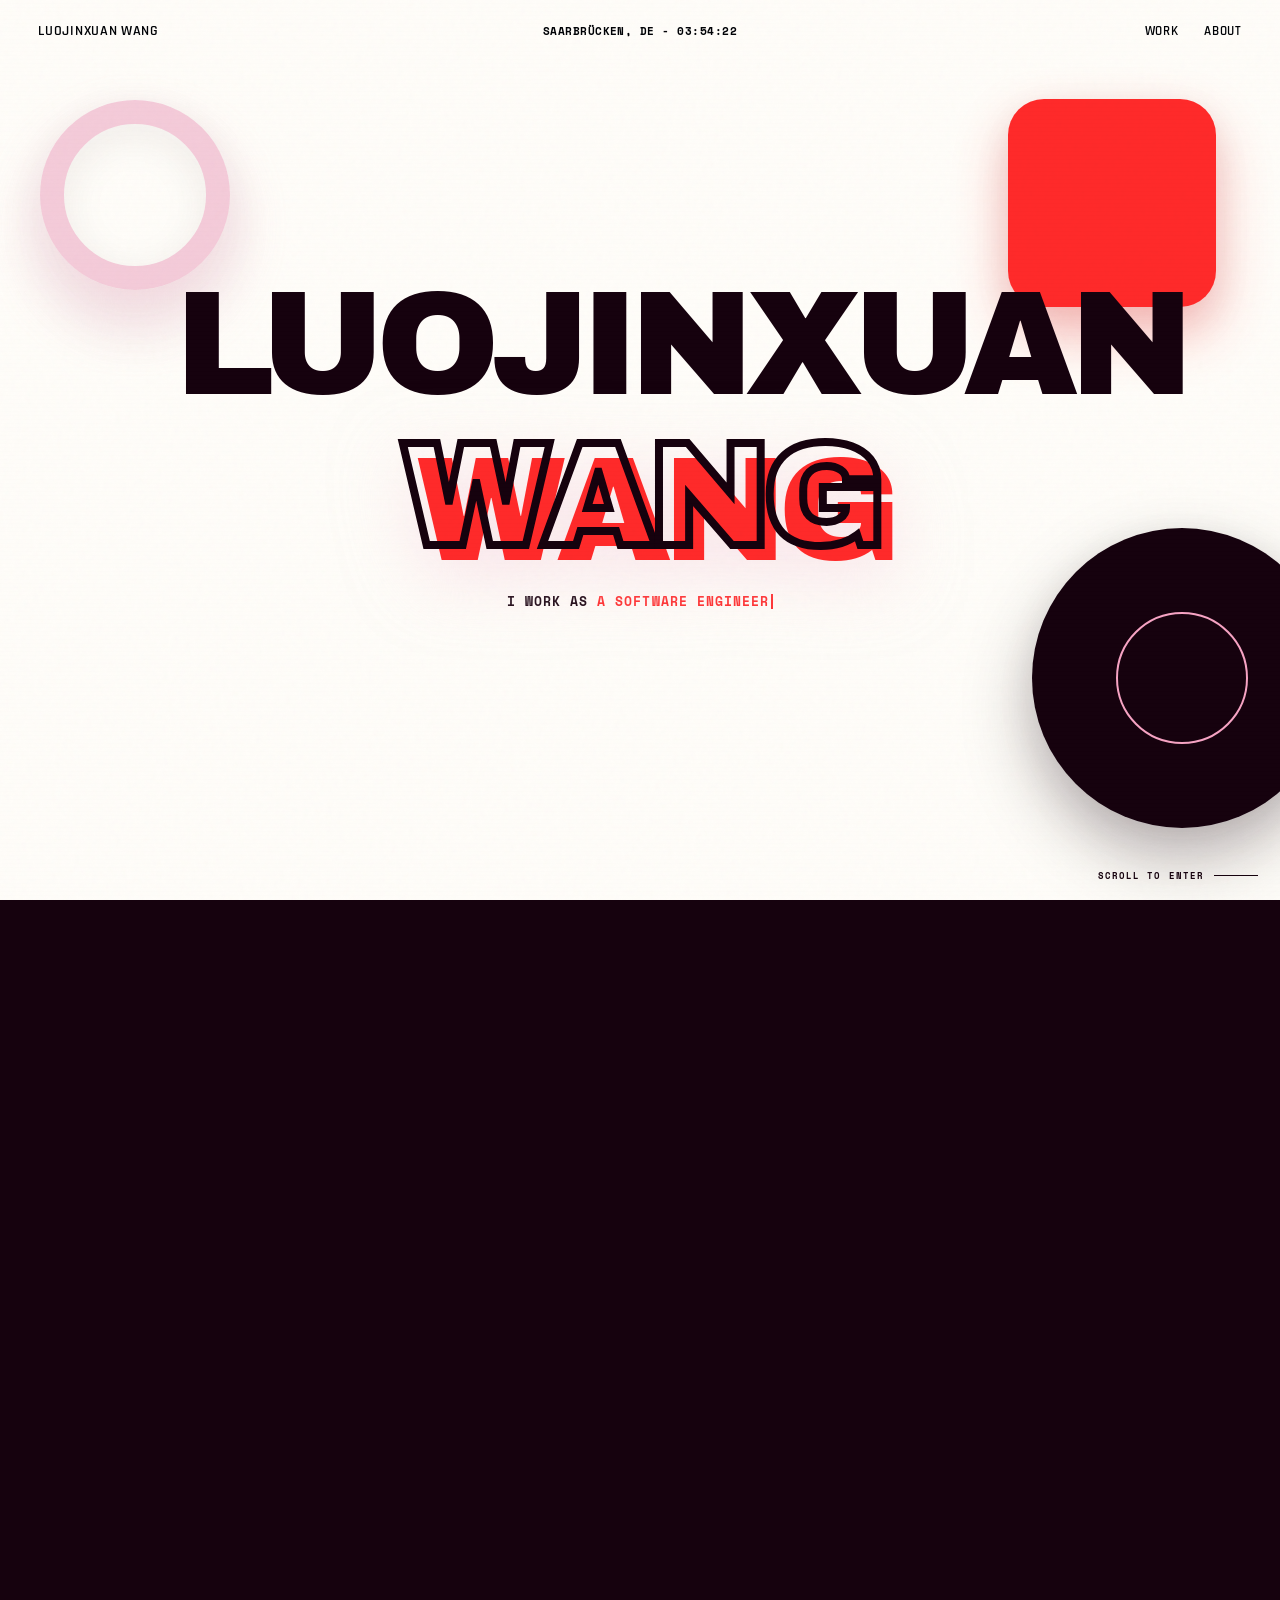
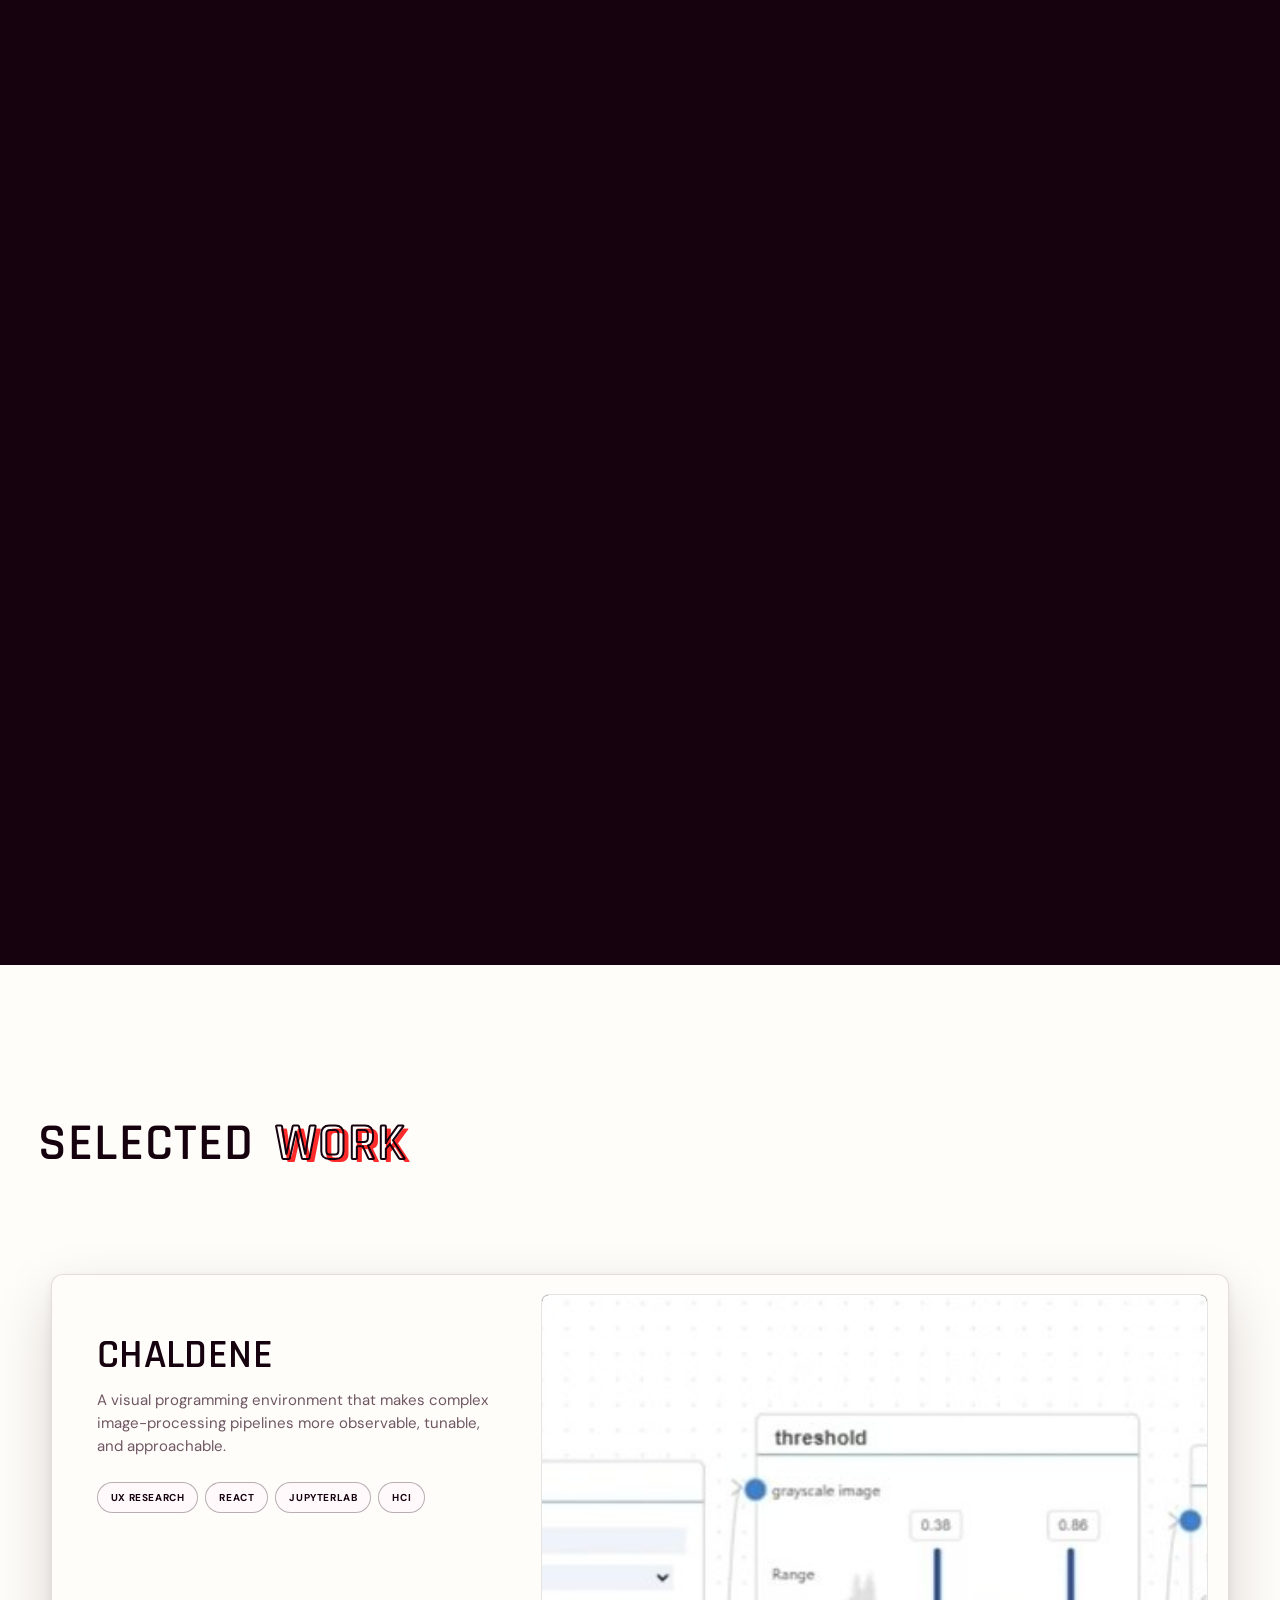
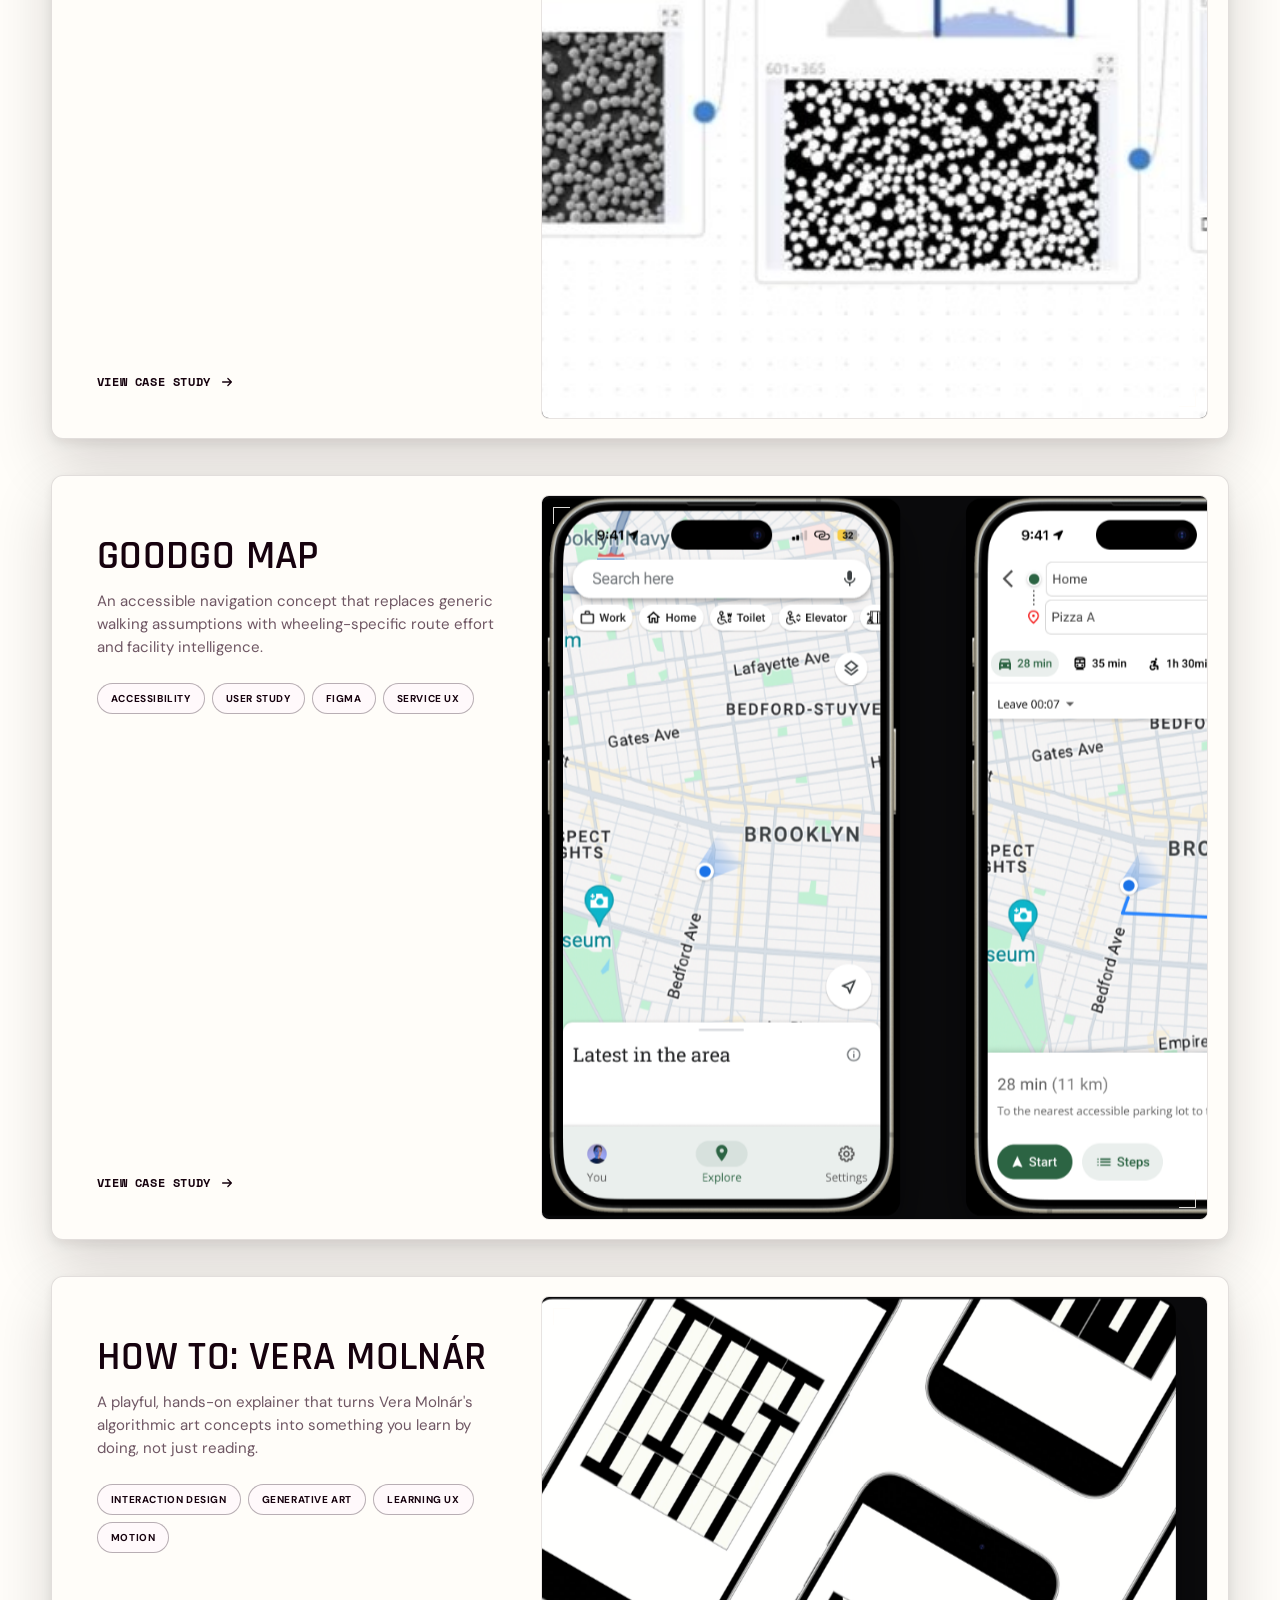
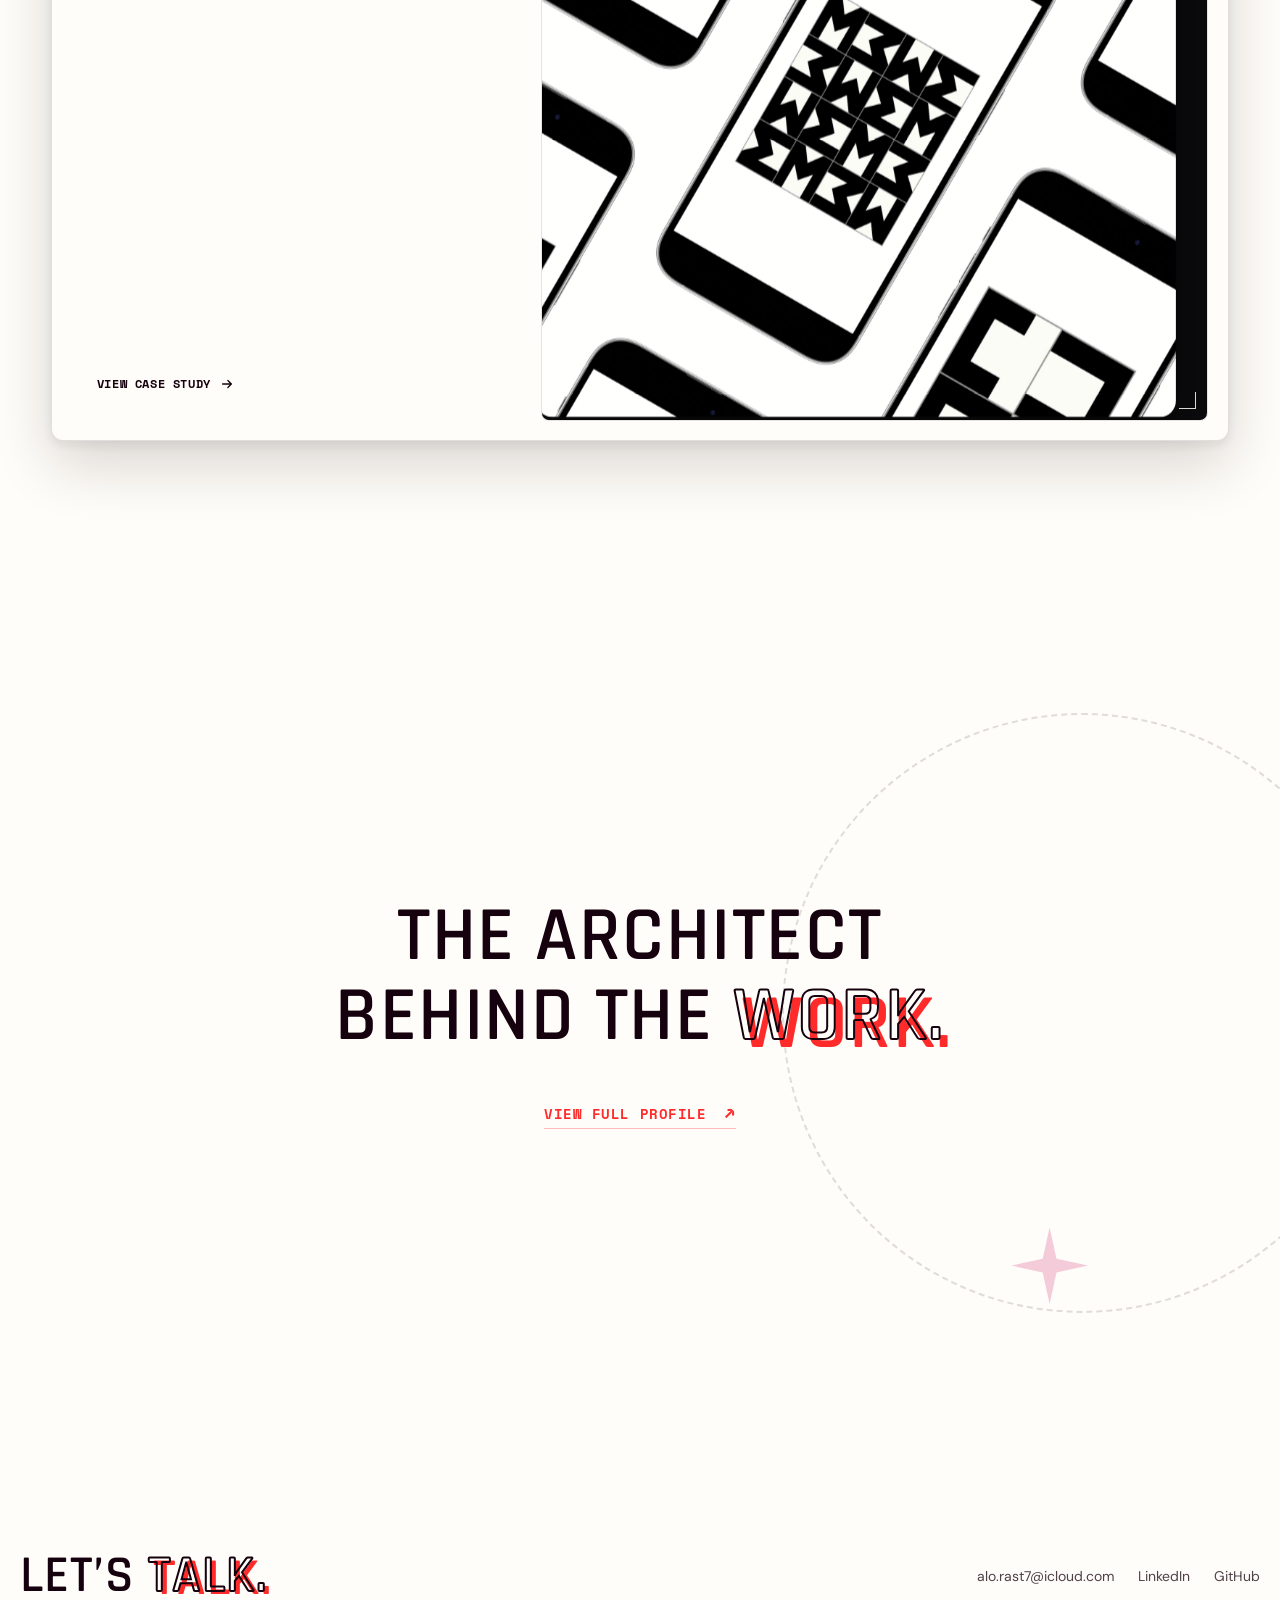
==== commit 4e9aa971: "Add How To: Vera Molnár project" ====
--- a/index.html
+++ b/index.html
@@ -319,7 +319,15 @@
                   </div>
                 </div>
                 <div class="fw-card__visual">
-                  <div class="fw-cinema-frame"><div class="case-visual visual-2"></div></div>
+                  <div class="fw-cinema-frame">
+                    <div class="case-visual visual-strip">
+                      <div class="strip-track" aria-hidden="true">
+                        <img src="assets/images/cs-howto1.png" alt="" loading="lazy" />
+                        <img src="assets/images/cs-howto2.png" alt="" loading="lazy" />
+                        <img src="assets/images/cs-howto3.png" alt="" loading="lazy" />
+                      </div>
+                    </div>
+                  </div>
                   <div class="fw-cinema-corners"></div>
                 </div>
               </article>
--- a/assets/css/styles.css
+++ b/assets/css/styles.css
@@ -688,7 +688,10 @@
   position: sticky;
   top: calc(50svh - min(42.5svh, 390px));
   width: min(92vw, 1360px);
-  margin: 0 calc((100% - min(92vw, 1360px)) / 2) 13vh;
+  /* Fix: sticky "stuck" duration is bounded by viewport geometry, not by this margin - a
+     bigger gap only delays the next card's arrival further and never closes it. Keep this
+     small so each card stays pinned (and fully receded) until the next one covers it. */
+  margin: 0 calc((100% - min(92vw, 1360px)) / 2) 4vh;
   height: min(85svh, 780px);
   min-height: 520px;
   display: flex;
@@ -3575,6 +3578,39 @@
   align-items: start;
   margin: 6px 0 22px;
 }
+/* Compact row: small figures in one horizontal line. */
+.cs-shots-row {
+  column-span: all;
+  display: grid;
+  grid-template-columns: repeat(var(--shot-cols, 3), 1fr);
+  gap: 16px;
+  align-items: start;
+  margin: 6px 0 22px;
+}
+.cs-shots-rows {
+  column-span: all;
+  display: flex;
+  flex-direction: column;
+  gap: 16px;
+  margin: 6px 0 22px;
+}
+.cs-shots-rows .cs-shots-row {
+  column-span: unset;
+  margin: 0;
+}
+.cs-shots-row figure {
+  margin: 0;
+}
+.cs-shots-row img {
+  width: 100%;
+  max-height: 160px;
+  object-fit: contain;
+  margin-inline: auto;
+}
+.cs-shots-row figcaption {
+  font-size: 10px;
+  line-height: 1.45;
+}
 .cs-split-main {
   display: flex;
   flex-direction: column;
@@ -3612,6 +3648,9 @@
   padding-inline: 7%;
   width: max-content;
   transform: translateX(var(--strip-x, 0%));
+  /* Fix: match the 0.2s linear smoothing on .visual-1's background-position-x pan so the
+     filmstrip eases per scroll frame instead of snapping. */
+  transition: transform 0.2s linear;
   will-change: transform;
 }
 .strip-track img {
@@ -3640,6 +3679,14 @@
 }
 .cs-hero-collage img:nth-child(even) {
   transform: rotate(3deg) translateY(-2%);
+}
+/* Three-phone collage (How To) — wider panels than the six-screen GoodGo strip. */
+.cs-hero-collage:has(img:nth-child(3):last-child) {
+  width: min(1100px, 100%);
+  gap: 2%;
+}
+.cs-hero-collage:has(img:nth-child(3):last-child) img {
+  width: 28%;
 }
 /* Taller, stronger white veil over the busy phone collage so the title stays readable. */
 .cs-hero-collage:after {
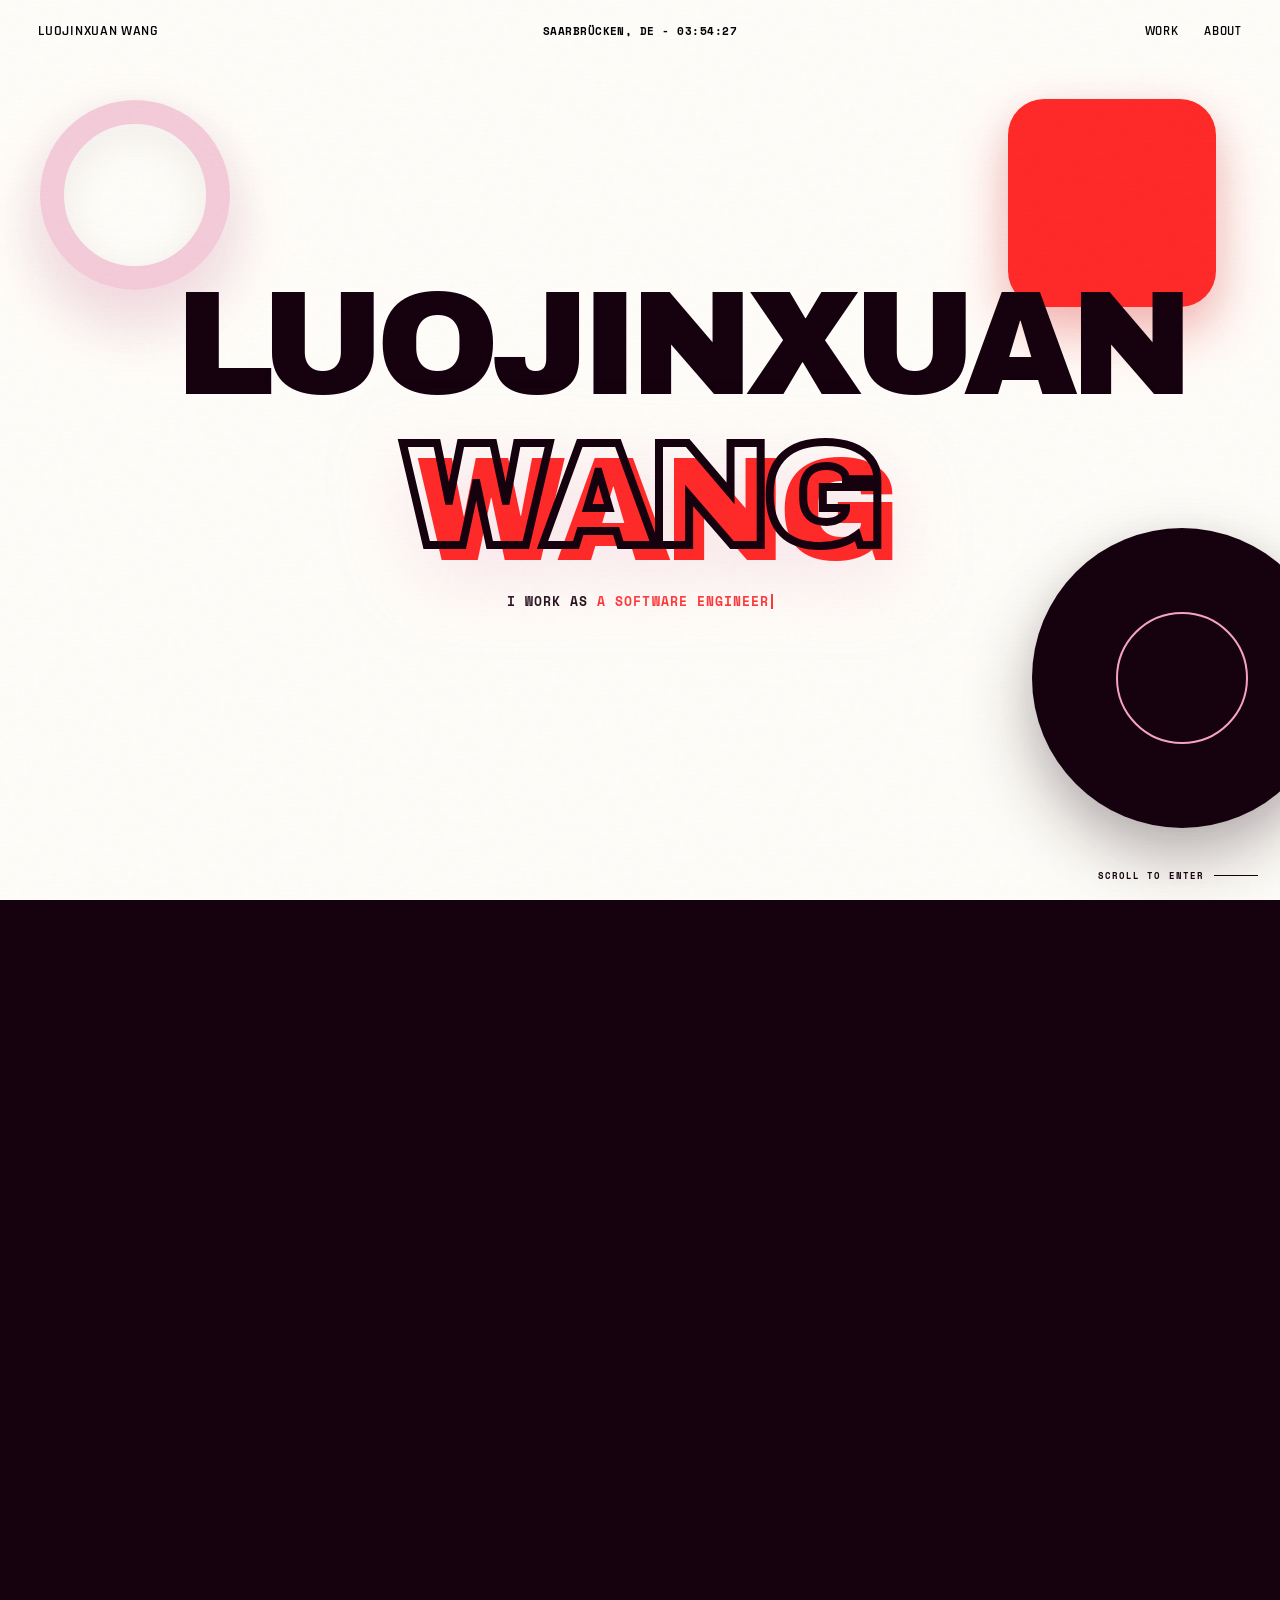
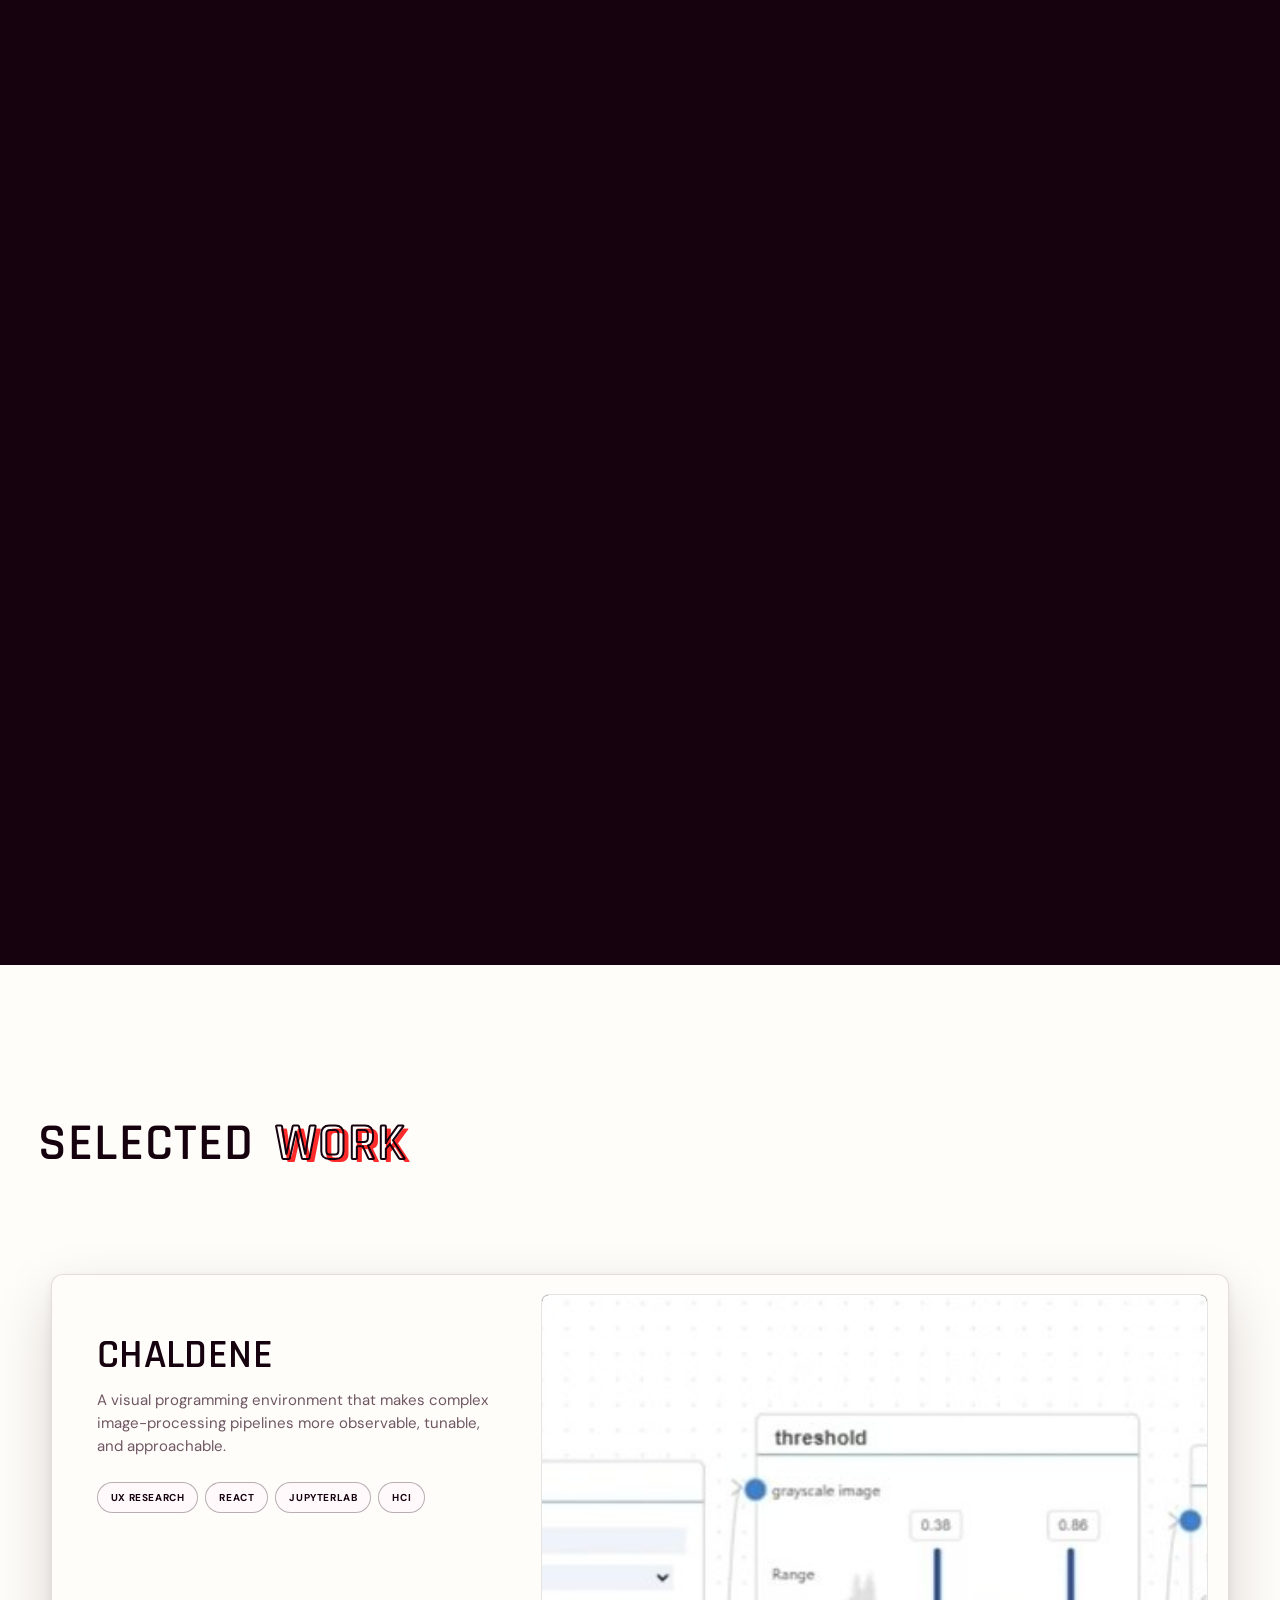
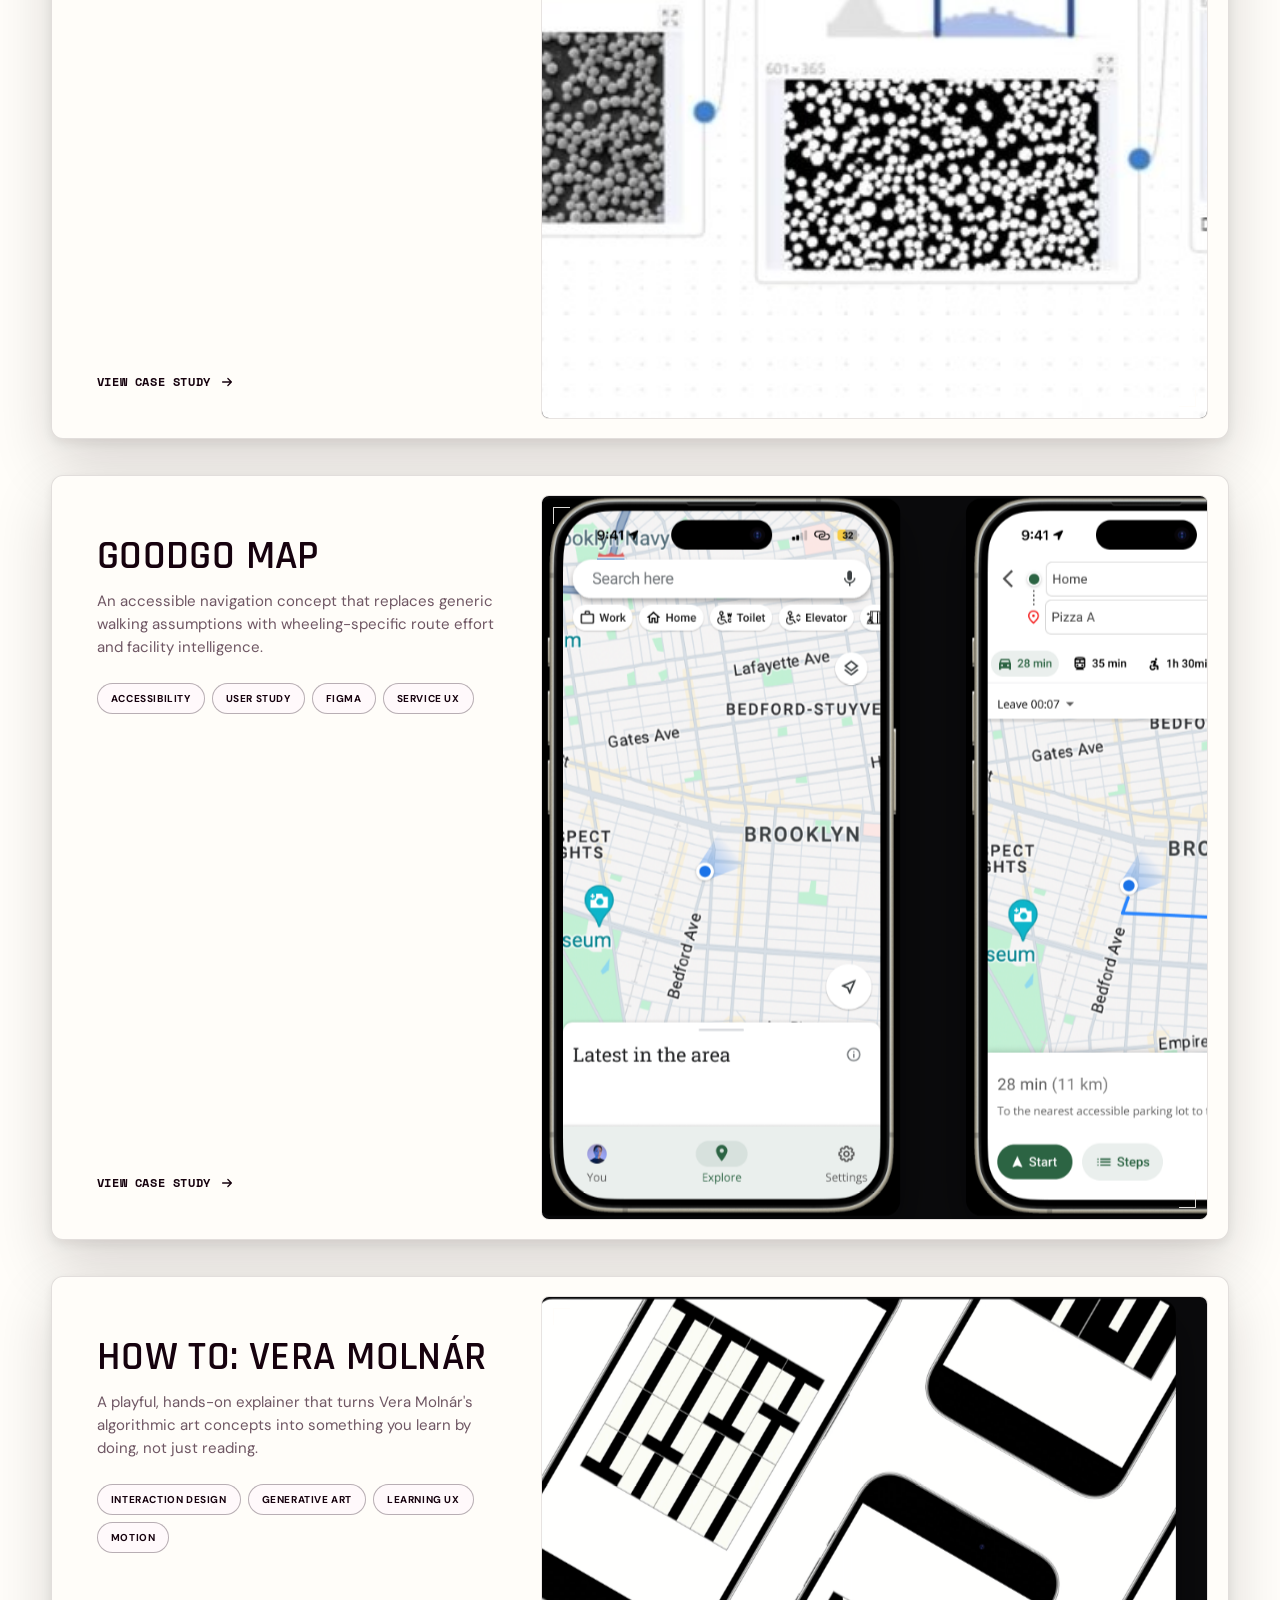
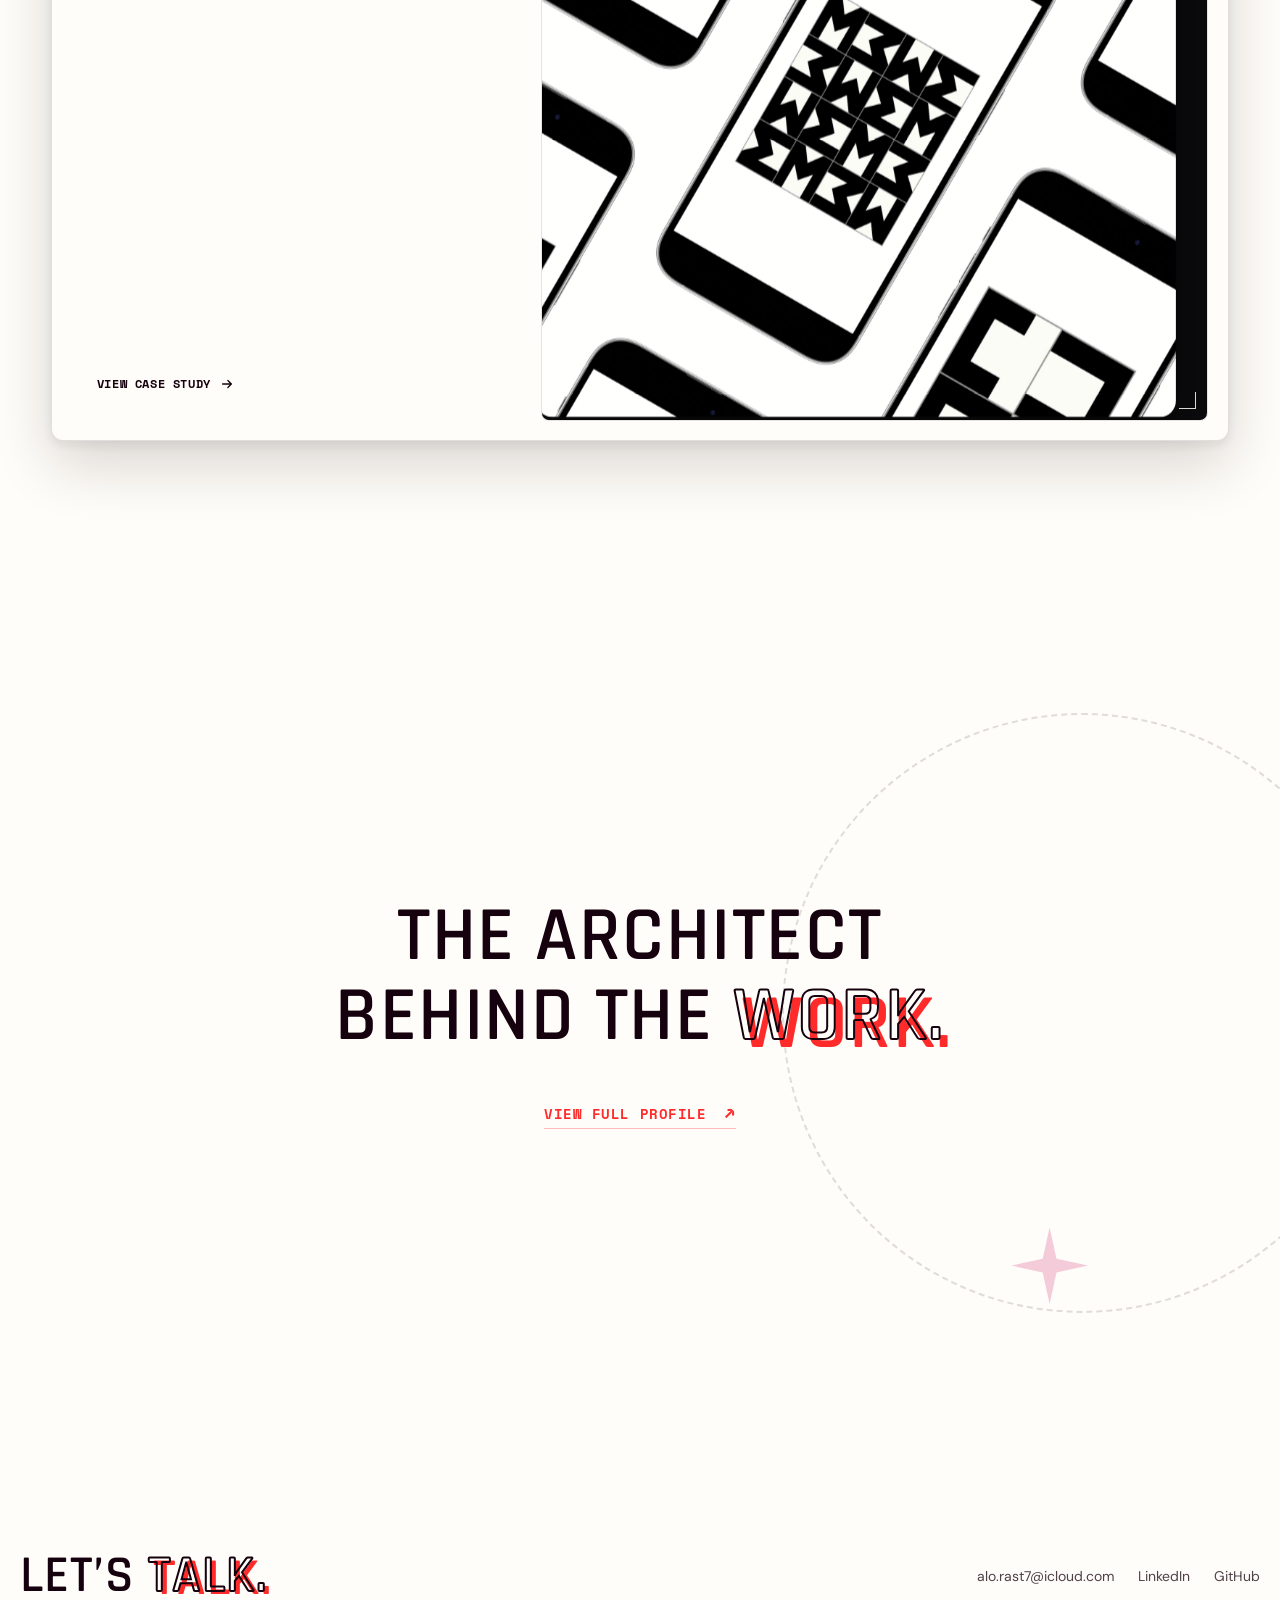
==== commit 998bb710: "Update project details for SunSlayer and Watch & Watched, including new hero images and video integr" ====
--- a/index.html
+++ b/index.html
@@ -185,7 +185,7 @@
                   </div>
                 </div>
                 <div class="fw-card__visual">
-                  <div class="fw-cinema-frame"><div class="case-visual visual-4"></div></div>
+                  <div class="fw-cinema-frame"><div class="case-visual visual-1"></div></div>
                   <div class="fw-cinema-corners"></div>
                 </div>
               </article>
@@ -368,7 +368,7 @@
                   </div>
                 </div>
                 <div class="fw-card__visual">
-                  <div class="fw-cinema-frame"><div class="case-visual visual-5"></div></div>
+                  <div class="fw-cinema-frame"><div class="case-visual visual-1"></div></div>
                   <div class="fw-cinema-corners"></div>
                 </div>
               </article>
--- a/assets/css/styles.css
+++ b/assets/css/styles.css
@@ -964,6 +964,31 @@
   line-height: 0.8;
   letter-spacing: -0.08em;
 }
+/* SunSlayer card: real corner-screen render on the shared "photo pan" visual class (same
+   as Chaldene) instead of visual-4's CSS-art placeholder, so it gets the same real-image
+   background-position-x scroll pan on the Work page rather than the much subtler --pan-x
+   treatment other CSS-art cards use. */
+.case-card[data-project="sunslayer"] .visual-1 {
+  background: #0b0b0d url("../images/cs-sunslayer-hero.jpg") 0% center/cover no-repeat;
+  transition:
+    transform 0.7s var(--ease),
+    background-position-x 0.2s linear;
+}
+.case-card[data-project="sunslayer"] .visual-1:before,
+.case-card[data-project="sunslayer"] .visual-1:after {
+  content: none;
+}
+/* Watch & Watched card: same real-photo pan treatment as SunSlayer. */
+.case-card[data-project="watch"] .visual-1 {
+  background: #0b0b0d url("../images/cs-watch-hero.jpg") 0% center/cover no-repeat;
+  transition:
+    transform 0.7s var(--ease),
+    background-position-x 0.2s linear;
+}
+.case-card[data-project="watch"] .visual-1:before,
+.case-card[data-project="watch"] .visual-1:after {
+  content: none;
+}
 .visual-5 {
   background: var(--paper);
 }
@@ -3313,6 +3338,17 @@
   height: 100%;
   border: 0;
 }
+.cs-video-native {
+  display: block;
+  width: 100%;
+  height: auto;
+  aspect-ratio: 2.74 / 1;
+  border-radius: 12px;
+  overflow: hidden;
+  border: 1px solid var(--line);
+  background: #000;
+  box-shadow: 0 20px 46px rgba(0, 0, 0, 0.25);
+}
 a.cs-video--facade {
   cursor: pointer;
   text-decoration: none;
@@ -3459,6 +3495,41 @@
   line-height: 1.7;
   margin: 0 auto;
 }
+/* SunSlayer hero: full-bleed render instead of the boxed/veiled treatment other case
+   studies use, since the image is dark enough on its own to carry white title text. Height
+   and padding stay at the base .cs-hero values so the title lines up with the other pages. */
+.cs-hero[data-project="sunslayer"] .cs-hero-media {
+  inset: 0;
+  left: 0;
+  top: 0;
+  transform: none;
+  width: 100%;
+  height: 100%;
+}
+.cs-hero[data-project="sunslayer"] .cs-hero-media img {
+  width: 100%;
+  height: 100%;
+  object-fit: cover;
+  /* Fix: no top fade - the image runs flush to the very top of the page, under the fixed
+     header, instead of leaving a paper-colored gap before it starts. */
+  -webkit-mask-image: linear-gradient(to bottom, #000 0%, #000 84%, transparent 100%);
+  mask-image: linear-gradient(to bottom, #000 0%, #000 84%, transparent 100%);
+}
+.cs-hero[data-project="sunslayer"] .cs-hero-media:after {
+  /* Slight dark filter over the whole render, layered under the bottom fade, so the white
+     title/lead keep contrast against the brighter parts of the image. */
+  background:
+    linear-gradient(to bottom, transparent 0%, transparent 78%, var(--paper) 100%),
+    rgba(0, 0, 0, 0.28);
+}
+.cs-hero[data-project="sunslayer"] .cs-title,
+.cs-hero[data-project="sunslayer"] .cs-lead {
+  color: #fff;
+  text-shadow: 0 2px 20px rgba(0, 0, 0, 0.5);
+}
+.cs-hero[data-project="sunslayer"] .cs-lead {
+  color: rgba(255, 255, 255, 0.86);
+}
 .cs-body {
   width: min(1160px, calc(100% - 40px));
   margin: 0 auto;
@@ -3554,7 +3625,10 @@
   background: #fff;
   box-shadow: 0 12px 30px rgba(22, 2, 14, 0.1);
 }
-.cs-shots figure:not(.wide) img {
+/* Fix: scoped to direct children only, so this doesn't out-specificity (and blow past) the
+   smaller max-height set on .cs-shots-row/.cs-shots-rows thumbnails below - those images
+   don't need to render 400px+ tall to show their detail. */
+.cs-shots > figure:not(.wide) img {
   width: auto;
   max-width: 100%;
   max-height: 440px;
@@ -3603,9 +3677,16 @@
 }
 .cs-shots-row img {
   width: 100%;
-  max-height: 160px;
+  max-height: 220px;
   object-fit: contain;
   margin-inline: auto;
+}
+/* A lone image in its own row (e.g. a wide diagram) shouldn't stretch its bordered box to
+   the full row width - shrink-wrap to the actual scaled-down content instead so it reads
+   as one small, tidy card like the rest of the grid. */
+.cs-shots-row:has(> figure:only-child) img {
+  width: auto;
+  max-width: 100%;
 }
 .cs-shots-row figcaption {
   font-size: 10px;
@@ -3680,13 +3761,65 @@
 .cs-hero-collage img:nth-child(even) {
   transform: rotate(3deg) translateY(-2%);
 }
-/* Three-phone collage (How To) — wider panels than the six-screen GoodGo strip. */
+/* Three-phone collage (How To) — wider panels than the six-screen GoodGo strip. Soft-edged
+   and overlapping instead of GoodGo's bordered cards, so the three dissolve into each other
+   and into the page background rather than reading as separate framed screenshots. */
 .cs-hero-collage:has(img:nth-child(3):last-child) {
   width: min(1100px, 100%);
-  gap: 2%;
+  gap: 0;
 }
 .cs-hero-collage:has(img:nth-child(3):last-child) img {
-  width: 28%;
+  width: 30%;
+  margin-inline: -1%;
+  /* Fix: source images vary wildly in aspect ratio (one is a wide slide screenshot with
+     grey chrome + a text label baked in). A fixed portrait box + cover crops every panel
+     down to just its pattern, so the three read as one consistent set. */
+  aspect-ratio: 3 / 4;
+  object-fit: cover;
+  border-radius: 0;
+  box-shadow: none;
+  filter: blur(0.5px);
+  mask-image: radial-gradient(ellipse 75% 72% at 50% 50%, #000 60%, transparent 92%);
+  -webkit-mask-image: radial-gradient(ellipse 75% 72% at 50% 50%, #000 60%, transparent 92%);
+  mix-blend-mode: multiply;
+}
+/* cs-howto2 is that wide slide; aim the crop at its clean square-pattern panels and skip
+   the grey background, phone bezel, and "Beispielergebnisse" label. Scoped to this project
+   only so it doesn't affect other case studies reusing the same 3-image collage. */
+.cs-hero[data-project="veramolnar"] .cs-hero-collage img:nth-child(2) {
+  object-position: 32% 48%;
+}
+/* Watch & Watched hero: full-bleed single render, same treatment as SunSlayer - the image is
+   dark enough on its own to carry white title text. */
+.cs-hero[data-project="watch"] .cs-hero-media {
+  inset: 0;
+  left: 0;
+  top: 0;
+  transform: none;
+  width: 100%;
+  height: 100%;
+}
+.cs-hero[data-project="watch"] .cs-hero-media img {
+  width: 100%;
+  height: 100%;
+  object-fit: cover;
+  -webkit-mask-image: linear-gradient(to bottom, #000 0%, #000 84%, transparent 100%);
+  mask-image: linear-gradient(to bottom, #000 0%, #000 84%, transparent 100%);
+}
+.cs-hero[data-project="watch"] .cs-hero-media:after {
+  /* Slight dark filter over the whole render, layered under the bottom fade, so the white
+     title/lead keep contrast against the brighter parts of the image. */
+  background:
+    linear-gradient(to bottom, transparent 0%, transparent 78%, var(--paper) 100%),
+    rgba(0, 0, 0, 0.28);
+}
+.cs-hero[data-project="watch"] .cs-title,
+.cs-hero[data-project="watch"] .cs-lead {
+  color: #fff;
+  text-shadow: 0 2px 20px rgba(0, 0, 0, 0.5);
+}
+.cs-hero[data-project="watch"] .cs-lead {
+  color: rgba(255, 255, 255, 0.86);
 }
 /* Taller, stronger white veil over the busy phone collage so the title stays readable. */
 .cs-hero-collage:after {
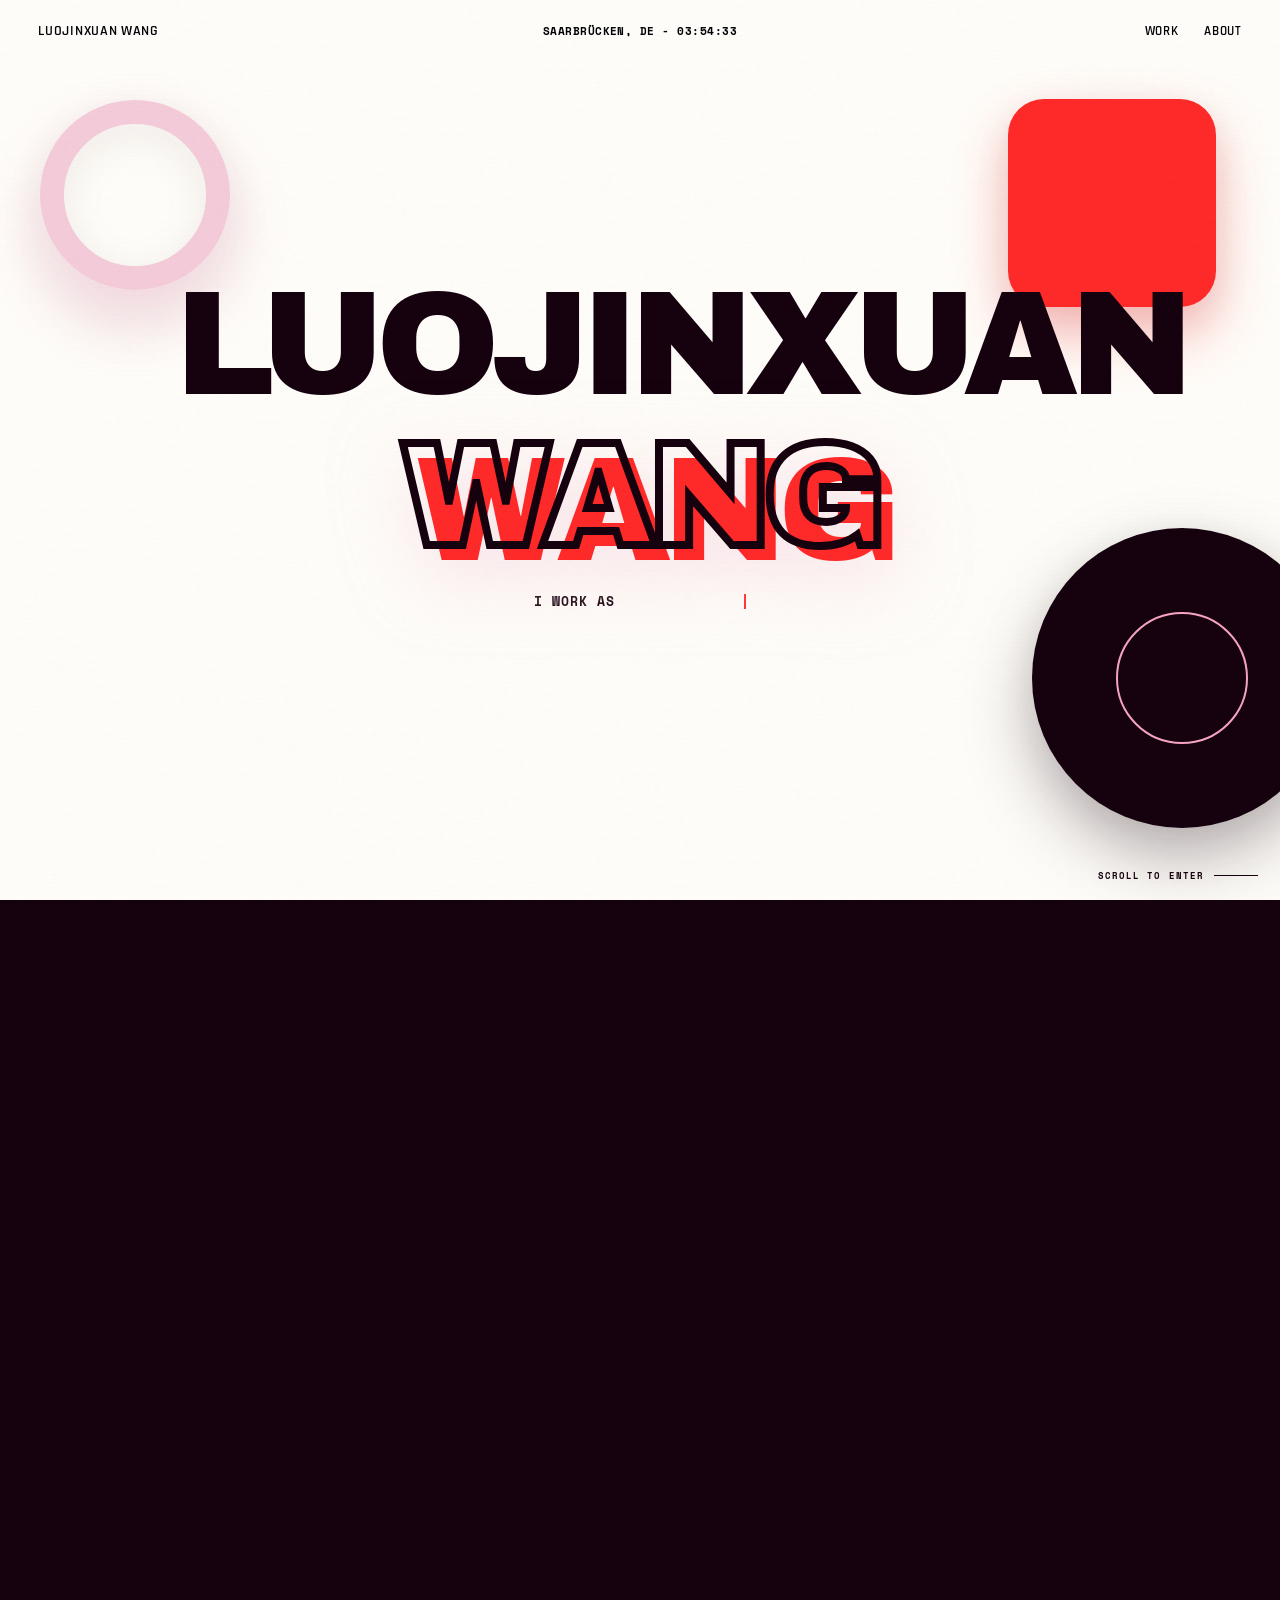
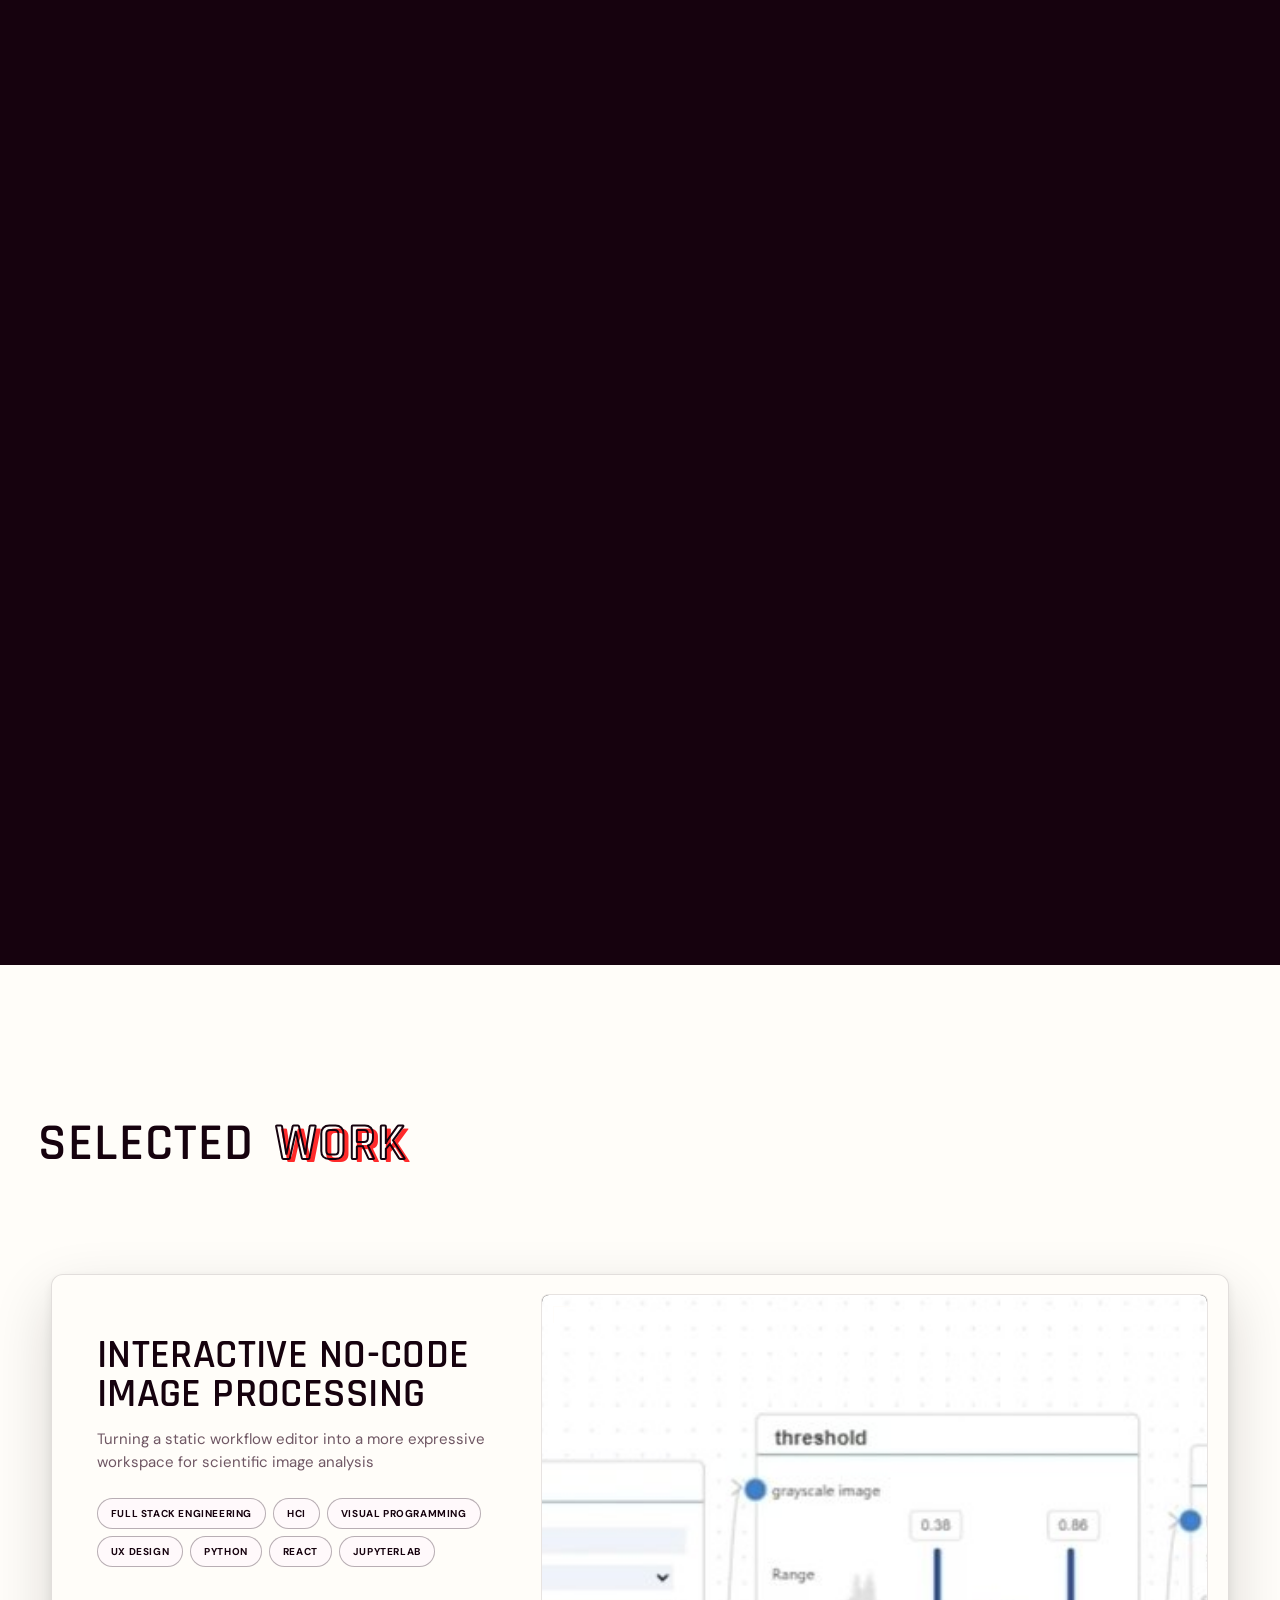
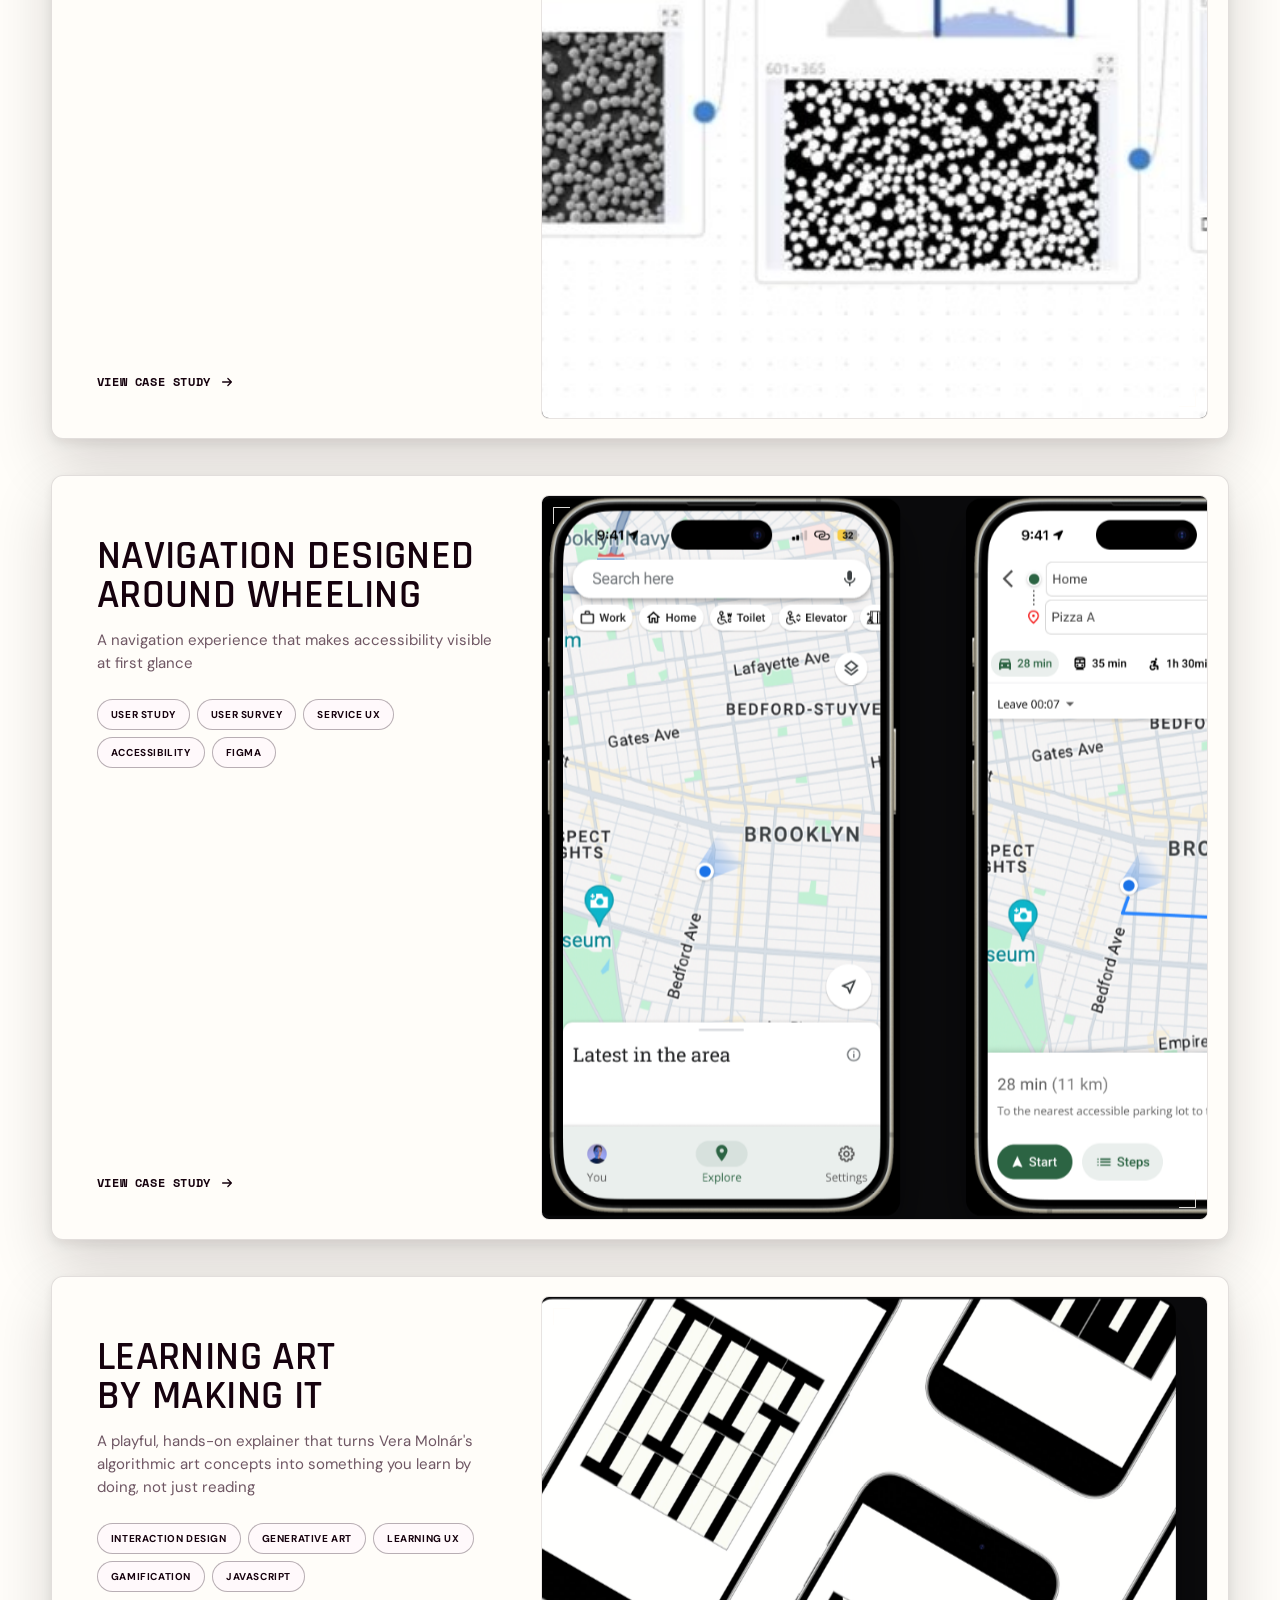
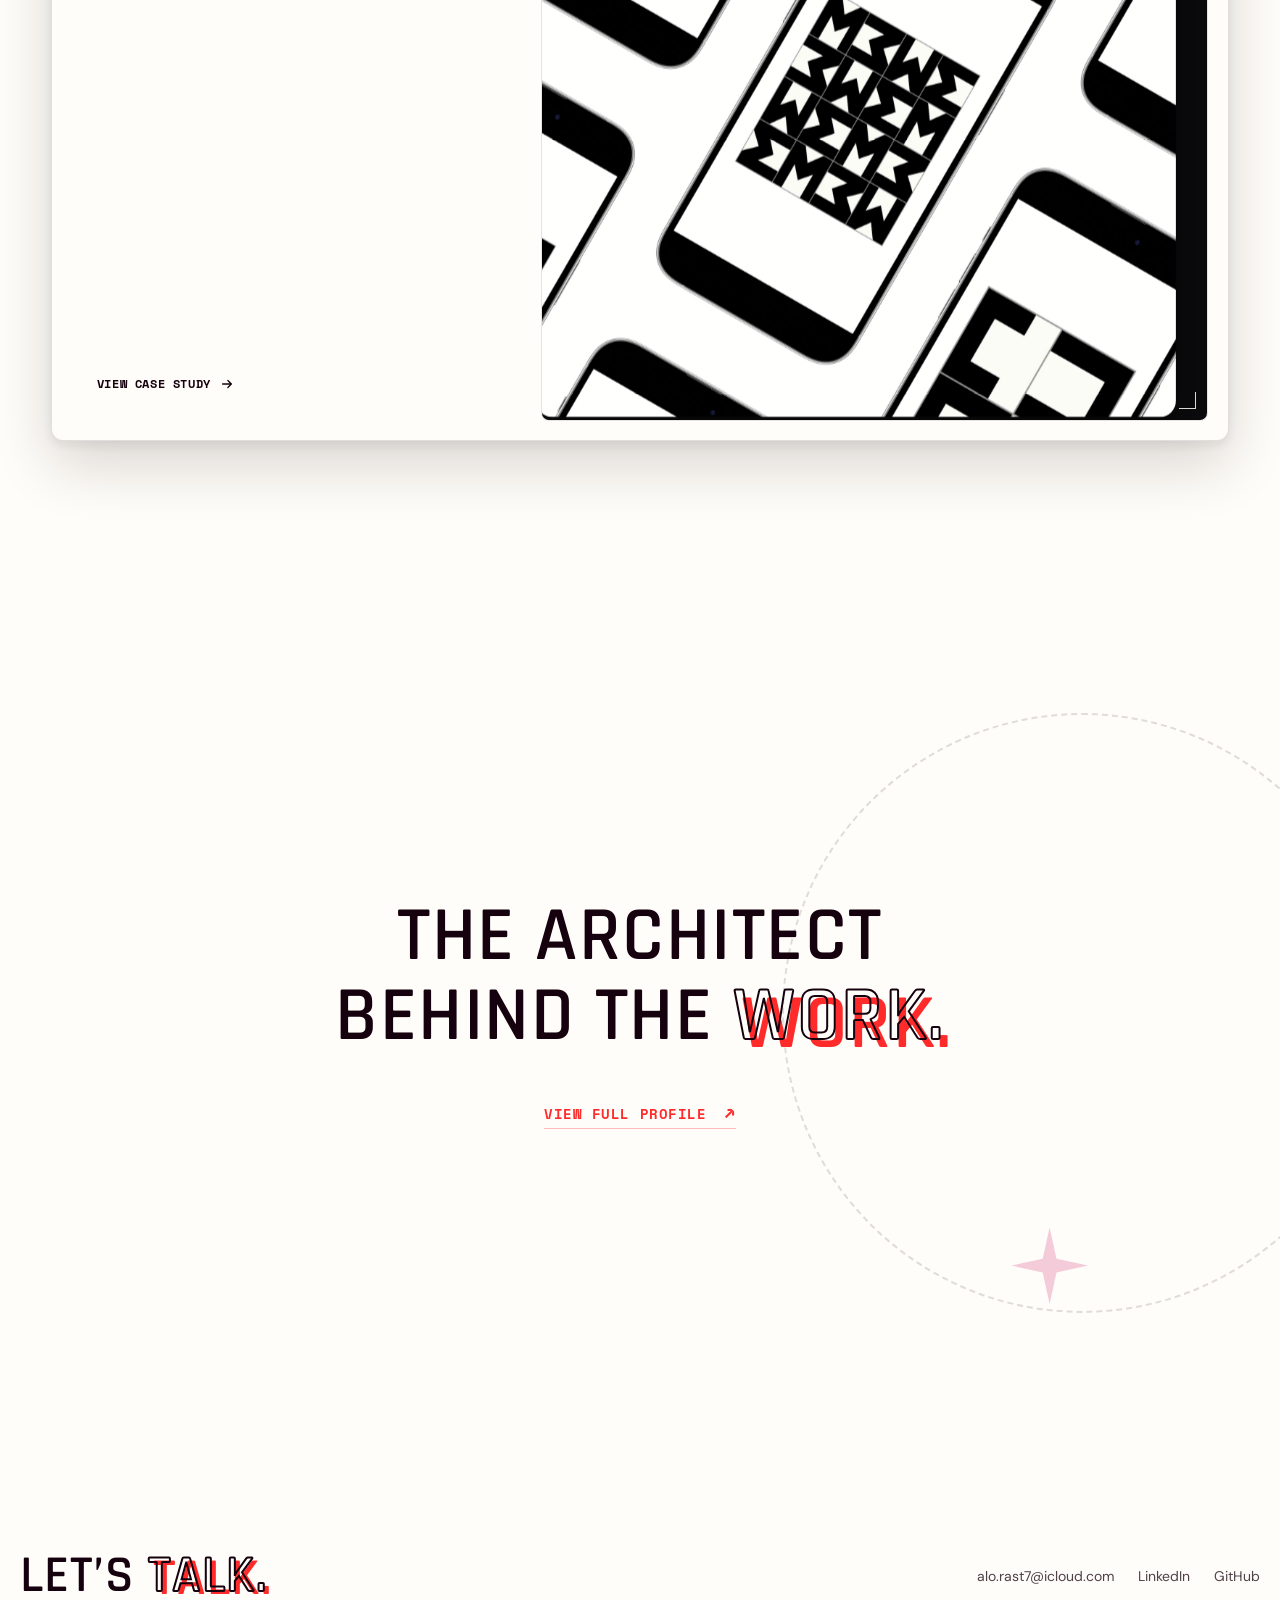
==== commit ed8389ea: "Revise project titles and descriptions" ====
--- a/index.html
+++ b/index.html
@@ -161,14 +161,13 @@
               >
                 <div class="fw-card__content">
                   <div class="fw-card__top">
-                    <h3 class="fw-card__title">SunSlayer</h3>
+                    <h3 class="fw-card__title">Reimagining a Chinese Myth in Naked-Eye 3D</h3>
                     <p class="fw-card__vision">
-                      An immersive 90° corner installation balancing cinematic pacing, spatial illusion, and a Chinese
-                      mythological visual language.
+                      A spatial animation inspired by Hou Yi shooting the suns, built for a 90° corner screen to make the story appear to break beyond the physical screen
                     </p>
                     <div class="case-tags">
-                      <span class="chip">Spatial UX</span><span class="chip">Blender</span
-                      ><span class="chip">Motion</span><span class="chip">Installation</span>
+                      <span class="chip">Spatial UX</span><span class="chip">3D Animation</span><span class="chip">Naked-eye 3D</span>
+                      <span class="chip">Blender</span>
                     </div>
                   </div>
                   <div class="fw-card__bottom">
@@ -202,14 +201,13 @@
               >
                 <div class="fw-card__content">
                   <div class="fw-card__top">
-                    <h3 class="fw-card__title">Chaldene</h3>
+                    <h3 class="fw-card__title">Interactive No-Code Image Processing</h3>
                     <p class="fw-card__vision">
-                      A visual programming environment that makes complex image-processing pipelines more observable,
-                      tunable, and approachable.
+                      Turning a static workflow editor into a more expressive workspace for scientific image analysis
                     </p>
                     <div class="case-tags">
-                      <span class="chip">UX Research</span><span class="chip">React</span
-                      ><span class="chip">JupyterLab</span><span class="chip">HCI</span>
+                      <span class="chip">Full Stack Engineering</span><span class="chip">HCI</span><span class="chip">Visual Programming</span><span class="chip">UX Design</span><span class="chip">Python</span><span class="chip">React</span
+                        ><span class="chip">JupyterLab</span>
                     </div>
                   </div>
                   <div class="fw-card__bottom">
@@ -243,14 +241,14 @@
               >
                 <div class="fw-card__content">
                   <div class="fw-card__top">
-                    <h3 class="fw-card__title">GoodGo Map</h3>
+                    <h3 class="fw-card__title">Navigation Designed Around Wheeling</h3>
                     <p class="fw-card__vision">
-                      An accessible navigation concept that replaces generic walking assumptions with wheeling-specific
-                      route effort and facility intelligence.
+                      A navigation experience that makes accessibility visible at first glance
                     </p>
                     <div class="case-tags">
-                      <span class="chip">Accessibility</span><span class="chip">User Study</span
-                      ><span class="chip">Figma</span><span class="chip">Service UX</span>
+                      <span class="chip">User Study</span
+                      ><span class="chip">User Survey</span
+                      ><span class="chip">Service UX</span><span class="chip">Accessibility</span><span class="chip">Figma</span>
                     </div>
                   </div>
                   <div class="fw-card__bottom">
@@ -291,18 +289,18 @@
                 data-project="veramolnar"
                 data-title="How To: Vera Molnár"
                 data-subtitle="An interactive introduction to a generative-art pioneer"
-                data-description="I designed the user journey and interactive learning mechanics that teach Vera Molnár's generative-art ideas by letting people play with the rules behind them, and produced the teaser video."
+                data-description="I designed the user journey and interactive learning mechanics that teach Vera Molnár's generative-art ideas by letting users play with the rules behind them, and produced the teaser video."
               >
                 <div class="fw-card__content">
                   <div class="fw-card__top">
-                    <h3 class="fw-card__title">How To: Vera Molnár</h3>
+                    <h3 class="fw-card__title">Learning Art by Making It</h3>
                     <p class="fw-card__vision">
                       A playful, hands-on explainer that turns Vera Molnár's algorithmic art concepts into something you
-                      learn by doing, not just reading.
+                      learn by doing, not just reading
                     </p>
                     <div class="case-tags">
                       <span class="chip">Interaction Design</span><span class="chip">Generative Art</span
-                      ><span class="chip">Learning UX</span><span class="chip">Motion</span>
+                      ><span class="chip">Learning UX</span><span class="chip">Gamification</span><span class="chip">JavaScript</span>
                     </div>
                   </div>
                   <div class="fw-card__bottom">
@@ -344,14 +342,12 @@
               >
                 <div class="fw-card__content">
                   <div class="fw-card__top">
-                    <h3 class="fw-card__title">Watch & Watched</h3>
+                    <h3 class="fw-card__title">Embodying Surveillance Through AR</h3>
                     <p class="fw-card__vision">
-                      An AR installation inspired by Bentham's Panopticon, designed to make power relationships legible
-                      through embodied perspective.
+                      An AR installation that turns Bentham’s Panopticon from an abstract theory of power into a spatial experience of watching, being watched, and standing outside the system
                     </p>
                     <div class="case-tags">
-                      <span class="chip">AR</span><span class="chip">Concept Design</span
-                      ><span class="chip">Critical UX</span>
+                      <span class="chip">AR</span><span class="chip">Spatial UX</span><span class="chip">3D Modeling</span><span class="chip">Blender</span><span class="chip">Unity</span>
                     </div>
                   </div>
                   <div class="fw-card__bottom">
--- a/assets/css/styles.css
+++ b/assets/css/styles.css
@@ -872,7 +872,7 @@
   background-size: 32px 32px;
 }
 .visual-1:after {
-  content: "CHALDENE";
+  content: "INTERACTIVE NO-CODE IMAGE PROCESSING";
   position: absolute;
   left: 9%;
   bottom: 12%;
@@ -906,7 +906,7 @@
     0 0 0 85px var(--ink);
 }
 .visual-2:after {
-  content: "VERA / MOLNÁR";
+  content: "LEARNING GENERATIVE ART BY MAKING IT";
   position: absolute;
   left: 7%;
   bottom: 8%;
@@ -964,10 +964,7 @@
   line-height: 0.8;
   letter-spacing: -0.08em;
 }
-/* SunSlayer card: real corner-screen render on the shared "photo pan" visual class (same
-   as Chaldene) instead of visual-4's CSS-art placeholder, so it gets the same real-image
-   background-position-x scroll pan on the Work page rather than the much subtler --pan-x
-   treatment other CSS-art cards use. */
+
 .case-card[data-project="sunslayer"] .visual-1 {
   background: #0b0b0d url("../images/cs-sunslayer-hero.jpg") 0% center/cover no-repeat;
   transition:
@@ -3491,9 +3488,16 @@
 .cs-lead {
   font-size: 18px;
   color: var(--muted);
-  max-width: 600px;
   line-height: 1.7;
   margin: 0 auto;
+}
+.cs-lead-link {
+  color: var(--red);
+  text-decoration: underline;
+  text-underline-offset: 0.15em;
+}
+.cs-lead-link:hover {
+  color: var(--ink);
 }
 /* SunSlayer hero: full-bleed render instead of the boxed/veiled treatment other case
    studies use, since the image is dark enough on its own to carry white title text. Height
@@ -3833,8 +3837,7 @@
     ),
     radial-gradient(150% 150% at 50% 50%, transparent 58%, rgba(22, 2, 14, 0.2) 100%);
 }
-/* GoodGo's lead runs one line longer than Chaldene's, which lifts the centered
-   title ~15px; nudge it back down so both hero titles sit at the same height. */
+
 .cs-hero:has(.cs-hero-collage) .cs-hero-inner {
   transform: translateY(15px);
 }
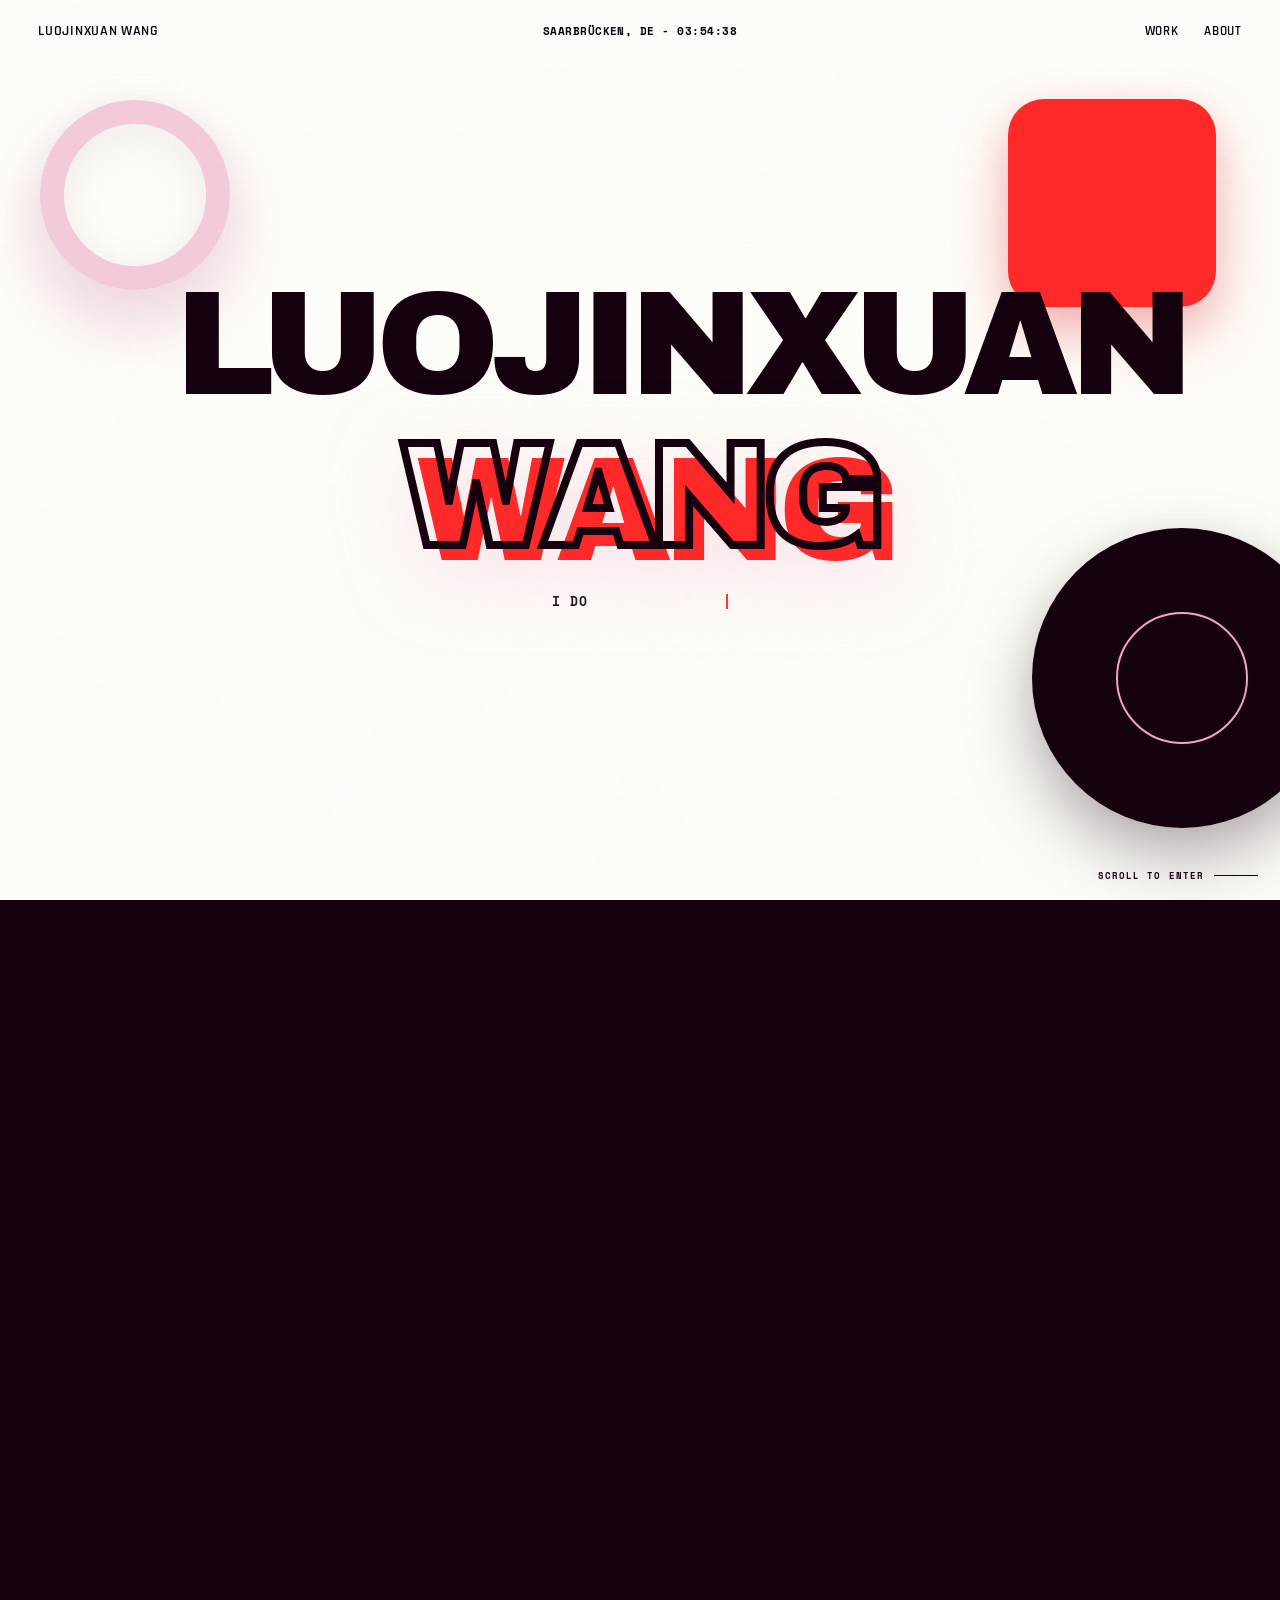
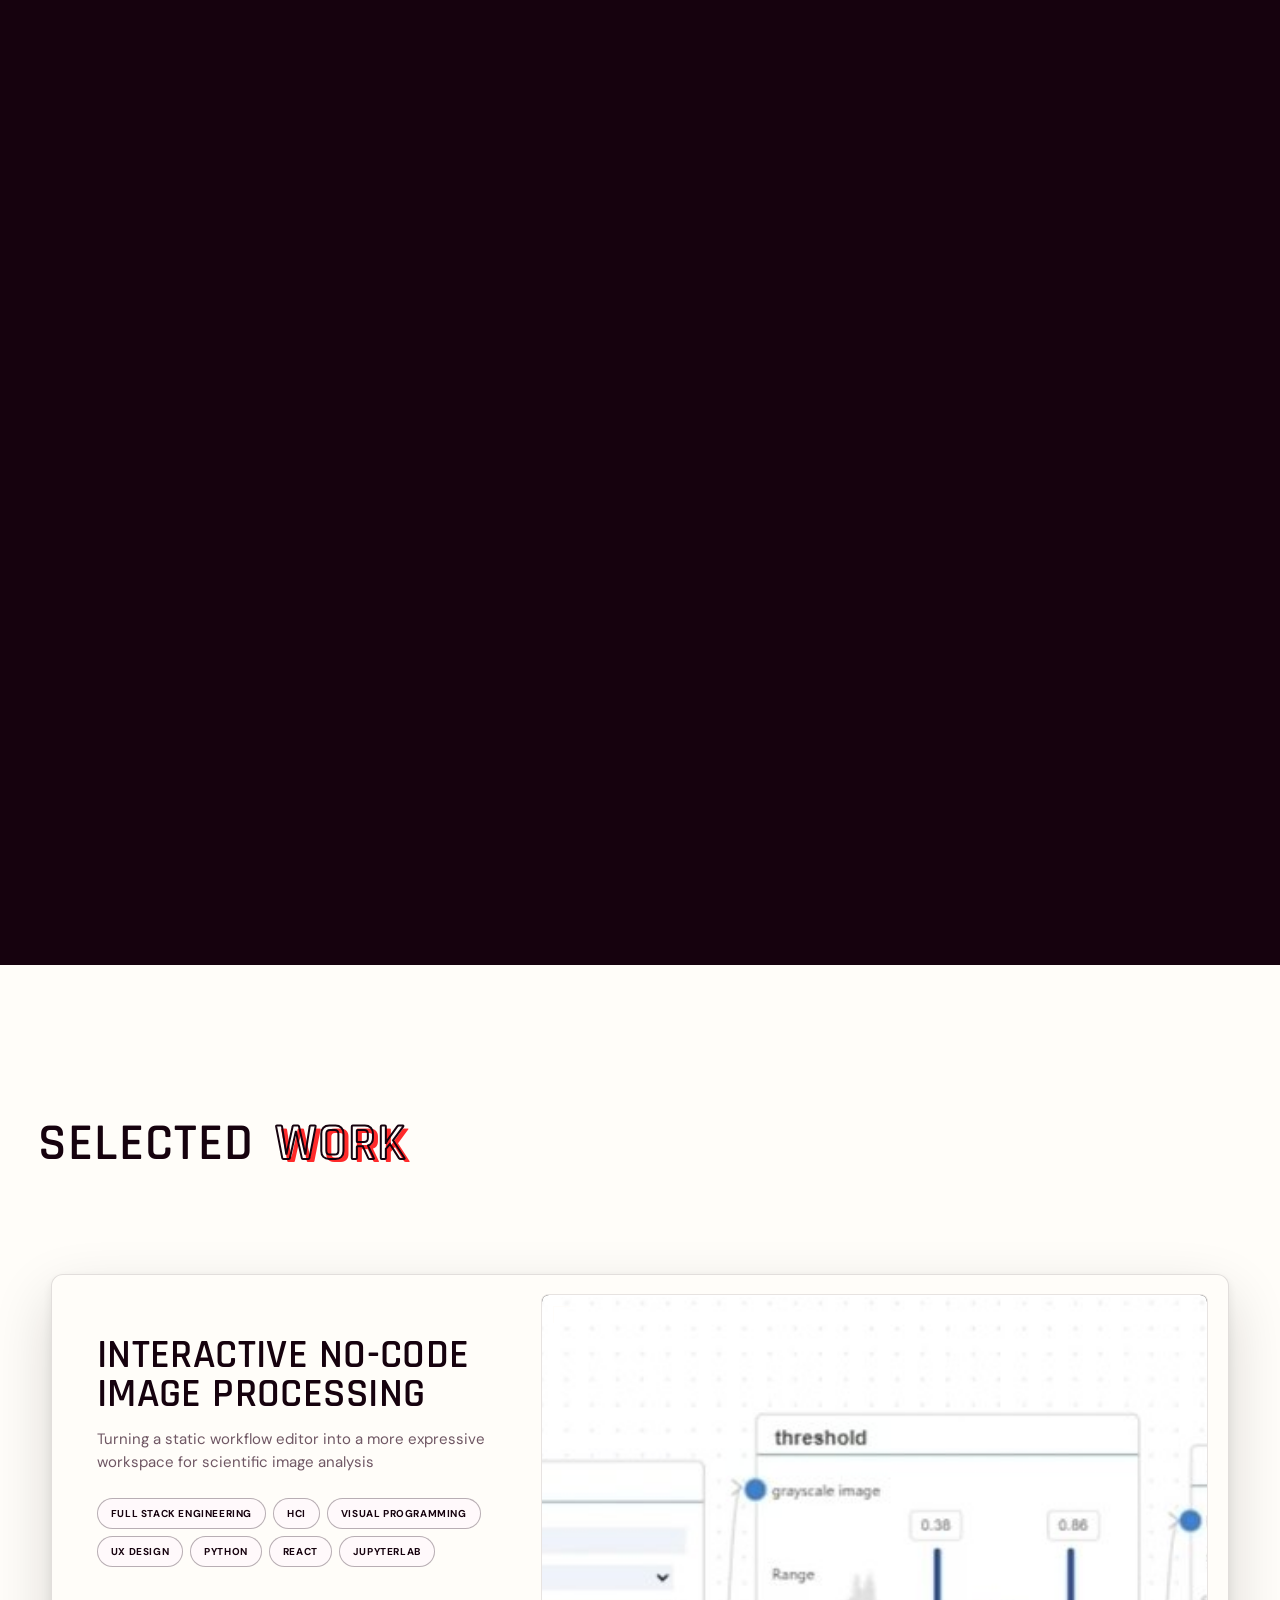
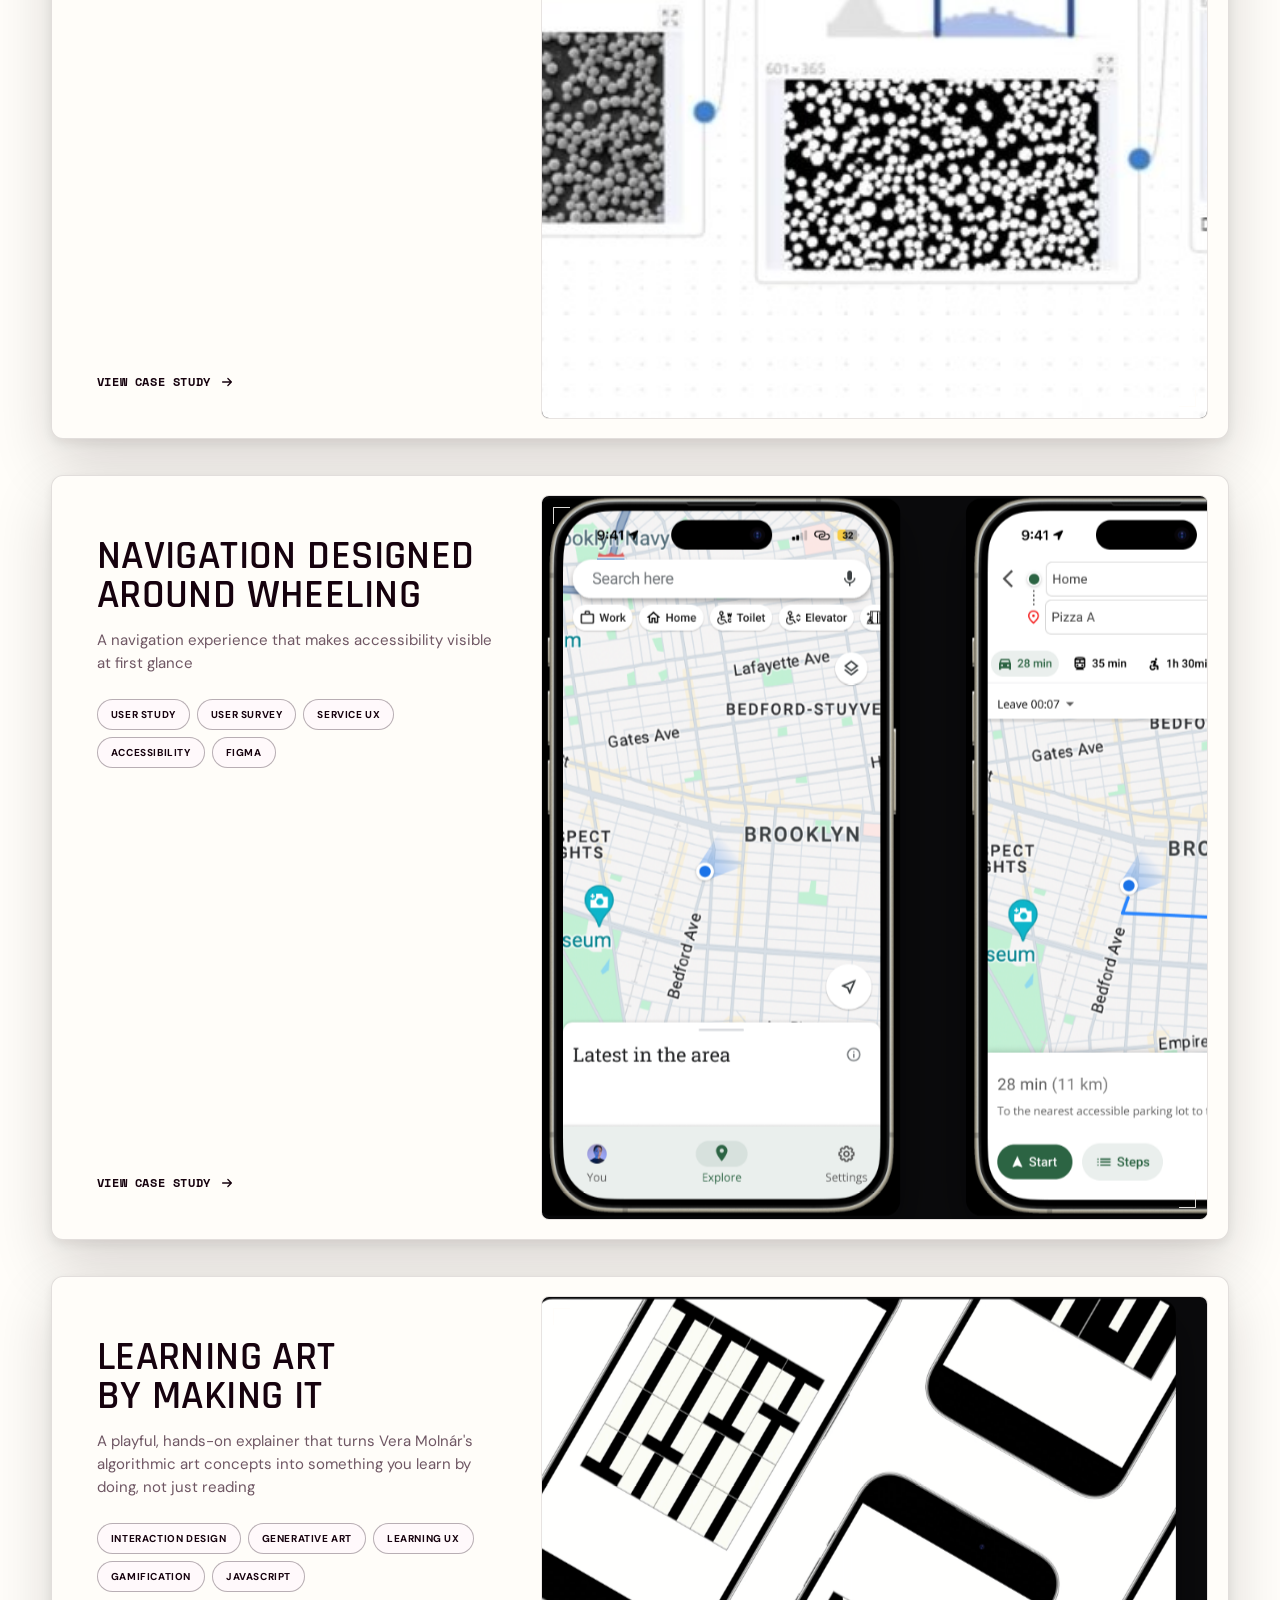
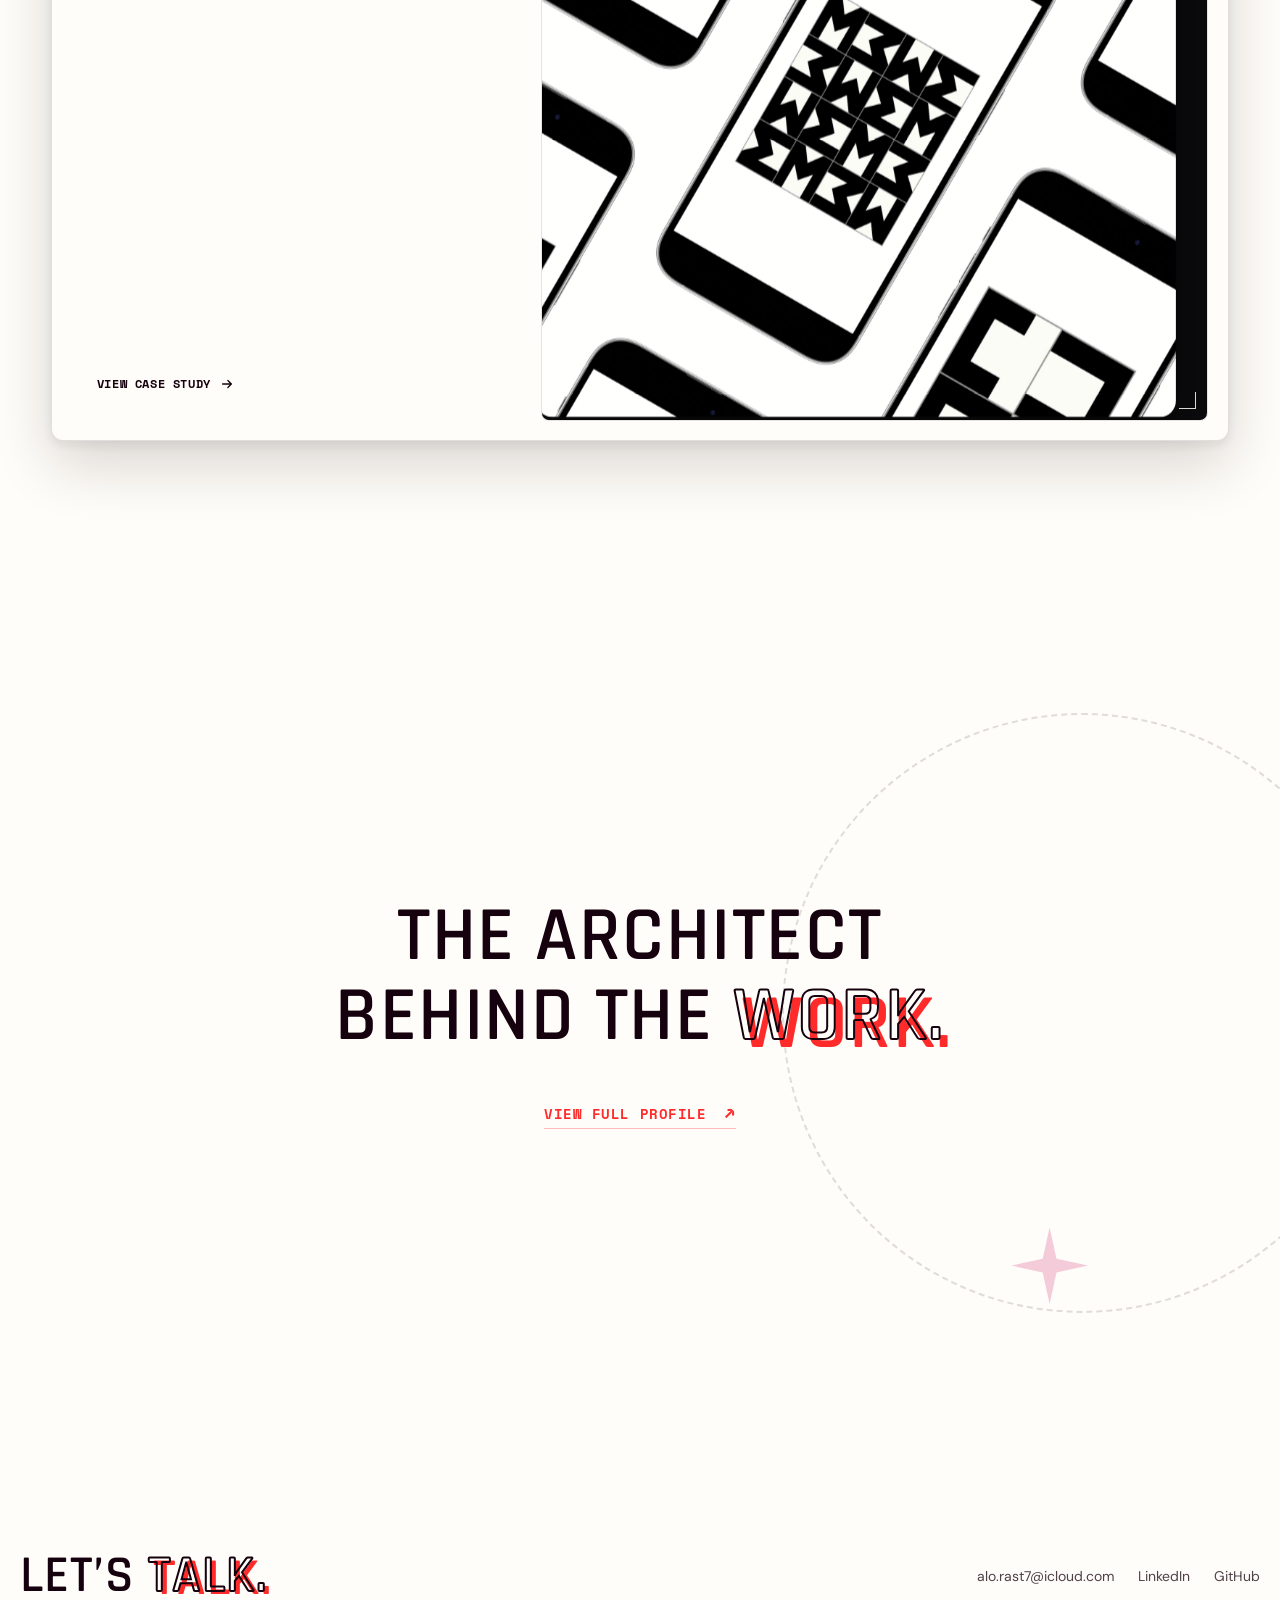
==== commit 0f07b396: "Done" ====
--- a/index.html
+++ b/index.html
@@ -4,34 +4,16 @@
     <meta charset="UTF-8" />
     <meta name="viewport" content="width=device-width, initial-scale=1.0" />
     <meta name="theme-color" content="#ff2a2a" />
-    <title>Luojinxuan Wang, UX Designer & Creative Technologist</title>
+    <title>Luojinxuan Wang, UX Engineer & Creative Technologist</title>
     <meta
       name="description"
-      content="Luojinxuan Wang is a UX designer and creative technologist who came to tech from film, building human-centered AI and spatial interfaces that make complex technology intuitive."
+      content="Luojinxuan Wang is a UX Engineer and creative technologist who came to tech from film, building human-centered AI and spatial interfaces that make complex technology intuitive."
     />
     <!-- Branded favicon: Bauhaus circle / square / ring motif -->
     <link
       rel="icon"
       href="data:image/svg+xml,%3Csvg xmlns='http://www.w3.org/2000/svg' viewBox='0 0 32 32'%3E%3Crect width='32' height='32' fill='%23fffdf9'/%3E%3Ccircle cx='13' cy='16' r='8' fill='%23ff2a2a'/%3E%3Crect x='15' y='8' width='12' height='12' rx='2.5' fill='%2316020e'/%3E%3Ccircle cx='11' cy='11' r='5' fill='none' stroke='%23f4cbd9' stroke-width='2.6'/%3E%3C/svg%3E"
     />
-    <link rel="apple-touch-icon" href="assets/images/cs-chaldene-workflow.jpg" />
-    <!-- Social sharing. Replace relative paths with absolute URLs (https://yourdomain/…) at deploy. -->
-    <meta property="og:type" content="website" />
-    <meta property="og:title" content="Luojinxuan Wang, UX Designer & Creative Technologist" />
-    <meta
-      property="og:description"
-      content="A filmmaker's eye, an engineer's hands. I make complex technology intuitive. UX designer and creative technologist building human-centered AI and spatial interfaces."
-    />
-    <meta property="og:image" content="assets/images/cs-chaldene-workflow.jpg" />
-    <meta property="og:image:width" content="1200" />
-    <meta property="og:image:height" content="630" />
-    <meta name="twitter:card" content="summary_large_image" />
-    <meta name="twitter:title" content="Luojinxuan Wang, UX Designer & Creative Technologist" />
-    <meta
-      name="twitter:description"
-      content="A filmmaker's eye, an engineer's hands. I make complex technology intuitive. UX designer and creative technologist building human-centered AI and spatial interfaces."
-    />
-    <meta name="twitter:image" content="assets/images/cs-chaldene-workflow.jpg" />
     <link rel="preconnect" href="https://fonts.googleapis.com" />
     <link rel="preconnect" href="https://fonts.gstatic.com" crossorigin />
     <link
@@ -92,9 +74,9 @@
                   </div>
                 </div>
                 <div class="role-rotator mono" aria-live="polite">
-                  <span>I work as</span>
+                  <span>I DO</span>
                   <span class="role-active">
-                    <span class="role-word" id="roleWord" style="opacity: 1">a UX Designer</span
+                    <span class="role-word" id="roleWord" style="opacity: 1">UX Engineering</span
                     ><span class="type-cursor" aria-hidden="true"></span>
                   </span>
                 </div>
@@ -491,8 +473,7 @@
               <div>
                 <h2 class="sec-title">CAREER <span class="outline">TIMELINE</span></h2>
                 <p class="profile-lead">
-                  A path from international digital production and immersive media into research software, interaction
-                  design, and human-centered AI.
+                  A journey from project management and immersive media to software and UX engineering.
                 </p>
               </div>
             </div>
@@ -503,12 +484,10 @@
                 <div class="timeline-role">
                   <h3>Student Research Assistant</h3>
                   <p>
-                    Extended Chaldene at DFKI: translated researchers' requirements into interaction concepts and
-                    implemented user-facing frontend, backend, and communication features for visual image-processing
-                    workflows.
+                    Extended Chaldene, a visual programming environment for image processing, by translating researchers' workflows into intuitive interactions and implementing frontend, backend, and system-integration features
                   </p>
                 </div>
-                <div class="timeline-place mono">DFKI<br />Saarbrücken</div>
+                <div class="timeline-place mono">DFKI<br />Saarbrücken<br />Germany</div>
               </article>
               <article class="timeline-row profile-reveal">
                 <div class="timeline-date mono">04.2017 - 07.2019</div>
@@ -516,11 +495,10 @@
                 <div class="timeline-role">
                   <h3>Content Specialist</h3>
                   <p>
-                    Managed VR content quality and lifecycle, planned data-driven in-app campaigns, and worked across
-                    product, content, and community.
+                    Shaped the quality and delivery of VR content across its full lifecycle, using performance data to guide in-app campaigns and align product, content, and community teams
                   </p>
                 </div>
-                <div class="timeline-place mono">VeeR VR<br />Beijing</div>
+                <div class="timeline-place mono">VeeR VR<br />Beijing<br />China</div>
               </article>
               <article class="timeline-row profile-reveal">
                 <div class="timeline-date mono">12.2015 - 02.2017</div>
@@ -528,11 +506,10 @@
                 <div class="timeline-role">
                   <h3>Project Manager</h3>
                   <p>
-                    Structured requirements, prioritized tasks, tracked project progress and timelines, and coordinated
-                    with international stakeholders.
+                    Turned client needs into structured project plans, coordinated international collaborators, and delivery on track
                   </p>
                 </div>
-                <div class="timeline-place mono">Big Dream Pie<br />Beijing</div>
+                <div class="timeline-place mono">Big Dream Pie<br />Beijing<br />China</div>
               </article>
             </div>
           </div>
@@ -545,8 +522,7 @@
               <div>
                 <h2 class="sec-title">EDUCATION <span class="outline">TIMELINE</span></h2>
                 <p class="profile-lead">
-                  Film established the narrative foundation. Media Informatics added psychology, computer science, HCI,
-                  and the ability to build the interaction.
+                  Film shaped how I think about narrative and attention. Media Informatics gave me the technical, psychological, and research foundations to turn those insights into interactive systems.
                 </p>
               </div>
             </div>
@@ -557,11 +533,10 @@
                 <div class="timeline-role">
                   <h3>M.Sc. Media Informatics</h3>
                   <p>
-                    Focus on human-centered AI, software engineering, intelligent interactive systems, UX, and data
-                    visualization. Current thesis: spatial proxy controls for AI-assisted 3D scene generation in Unity.
+                    Deepening in AI interaction, software engineering, UX, and data visualization
                   </p>
                 </div>
-                <div class="timeline-place mono">Saarland University<br />Grade 1.3</div>
+                <div class="timeline-place mono">Saarland University<br />Grade 1,3<br />Saarbrücken<br />Germany</div>
               </article>
               <article class="timeline-row profile-reveal">
                 <div class="timeline-date mono">10.2020 - 09.2025</div>
@@ -569,11 +544,10 @@
                 <div class="timeline-role">
                   <h3>B.Sc. Media Informatics</h3>
                   <p>
-                    Combined computer science, psychology, HCI, media design, and research. Bachelor's thesis: enhancing
-                    visualisation expressiveness in the visual programming language Chaldene.
+                    Interdisciplinary foundation across computer science, psychology, HCI, media design, and empirical research
                   </p>
                 </div>
-                <div class="timeline-place mono">Saarland University<br />Grade 2.0</div>
+                <div class="timeline-place mono">Saarland University<br />Grade 2,0<br />Saarbrücken<br />Germany</div>
               </article>
               <article class="timeline-row profile-reveal">
                 <div class="timeline-date mono">09.2012 - 07.2016</div>
@@ -581,11 +555,10 @@
                 <div class="timeline-role">
                   <h3>B.A. Theatre, Film & Television Literature</h3>
                   <p>
-                    Film theory, history, criticism, production practice, literature, mass communication, and cultural
-                    studies.
+                    Foundation in visual storytelling, narrative structure, film theory and criticism, production, communication, literature, and cultural analysis
                   </p>
                 </div>
-                <div class="timeline-place mono">Beijing Film Academy<br />Beijing</div>
+                <div class="timeline-place mono">Beijing Film Academy<br />Grade 2,4<br />Beijing<br />China</div>
               </article>
             </div>
           </div>
@@ -601,63 +574,33 @@
             </div>
             <div class="comp-grid">
               <div class="comp-row profile-reveal">
-                <span class="comp-index">01</span>
-                <div class="comp-name">Human-centered AI</div>
+                <div class="comp-name">Design-to-Code Continuity</div>
                 <div class="comp-desc">
-                  Designing interfaces and controls that make AI systems understandable, steerable, and genuinely useful
-                  to the people relying on them.
+                  Turning user needs and interaction concepts into coherent product experiences, preserving design intent from early exploration through to the final interface
                 </div>
               </div>
               <div class="comp-row profile-reveal">
-                <span class="comp-index">02</span>
-                <div class="comp-name">UX research</div>
+                <div class="comp-name">Full-Stack Engineering</div>
                 <div class="comp-desc">
-                  Interviews, usability testing, and synthesis that turn observed behavior into clear, actionable design
-                  direction.
+                  Building complete applications across frontend, backend, APIs, and data flows to deliver reliable, integrated products from end to end
                 </div>
               </div>
               <div class="comp-row profile-reveal">
-                <span class="comp-index">03</span>
-                <div class="comp-name">Interaction design</div>
+                <div class="comp-name">Human-Centered AI</div>
                 <div class="comp-desc">
-                  Shaping how interfaces respond: flows, states, and micro-behaviors that feel deliberate rather than
-                  accidental.
+                  Designing AI-assisted experiences that make automation understandable, controllable, and recoverable rather than presenting users with a black box
                 </div>
               </div>
               <div class="comp-row profile-reveal">
-                <span class="comp-index">04</span>
-                <div class="comp-name">Frontend prototyping</div>
+                <div class="comp-name">Spatial Interaction Design</div>
                 <div class="comp-desc">
-                  Building testable prototypes in real code to validate ideas before committing to production.
+                  Thinking beyond conventional screen layouts to design direct-manipulation, 3D, immersive, and physical-digital interactions that communicate spatial intent 
                 </div>
               </div>
               <div class="comp-row profile-reveal">
-                <span class="comp-index">05</span>
-                <div class="comp-name">Spatial interaction &amp; creative technology</div>
+                <div class="comp-name">Cross-Cultural Product Sense</div>
                 <div class="comp-desc">
-                  VR, 3D, and creative-technology work that extends interaction beyond the flat screen.
-                </div>
-              </div>
-              <div class="comp-row profile-reveal">
-                <span class="comp-index">06</span>
-                <div class="comp-name">Accessibility</div>
-                <div class="comp-desc">
-                  Designing for a full range of abilities so products work for everyone, not only the default user.
-                </div>
-              </div>
-              <div class="comp-row profile-reveal">
-                <span class="comp-index">07</span>
-                <div class="comp-name">Design systems</div>
-                <div class="comp-desc">
-                  Building scalable design languages and establishing governance models that keep enterprise teams
-                  aligned and efficient.
-                </div>
-              </div>
-              <div class="comp-row profile-reveal">
-                <span class="comp-index">08</span>
-                <div class="comp-name">Cross-functional translation</div>
-                <div class="comp-desc">
-                  Bridging research, design, and engineering so intent survives from concept to shipped feature.
+                  Work history in both China and Germany covers audiences most single-market designers can't reach
                 </div>
               </div>
             </div>
@@ -672,39 +615,71 @@
                 <h2 class="sec-title">MY <span class="outline">TOOLKIT</span></h2>
               </div>
             </div>
+        
             <div class="tool-rows">
               <div class="tool-row profile-reveal">
                 <h3 class="mono">Design & research</h3>
                 <div class="tool-list">
-                  <span class="tool-chip">Figma</span><span class="tool-chip">Miro</span
-                  ><span class="tool-chip">User interviews</span><span class="tool-chip">Usability testing</span
-                  ><span class="tool-chip">Survey design</span><span class="tool-chip">Literature review</span>
-                </div>
-              </div>
+                  <span class="tool-chip">Figma</span>
+                  <span class="tool-chip">Miro</span>
+                  <span class="tool-chip">Wireframing</span>
+                  <span class="tool-chip">Prototyping</span>
+                  <span class="tool-chip">User interviews</span>
+                  <span class="tool-chip">User studies</span>
+                  <span class="tool-chip">Usability testing</span>
+                  <span class="tool-chip">Literature review</span>
+                </div>
+              </div>
+        
               <div class="tool-row profile-reveal">
-                <h3 class="mono">Frontend</h3>
+                <h3 class="mono">Frontend & interaction</h3>
                 <div class="tool-list">
-                  <span class="tool-chip">TypeScript</span><span class="tool-chip">JavaScript</span
-                  ><span class="tool-chip">React</span><span class="tool-chip">React Flow</span
-                  ><span class="tool-chip">HTML</span><span class="tool-chip">CSS</span>
-                </div>
-              </div>
+                  <span class="tool-chip">TypeScript</span>
+                  <span class="tool-chip">JavaScript</span>
+                  <span class="tool-chip">React</span>
+                  <span class="tool-chip">React Flow</span>
+                  <span class="tool-chip">HTML</span>
+                  <span class="tool-chip">CSS</span>
+                  <span class="tool-chip">p5.js</span>
+                </div>
+              </div>
+        
               <div class="tool-row profile-reveal">
                 <h3 class="mono">Software & backend</h3>
                 <div class="tool-list">
-                  <span class="tool-chip">Python</span><span class="tool-chip">FastAPI</span
-                  ><span class="tool-chip">Node.js</span><span class="tool-chip">Java</span
-                  ><span class="tool-chip">Git</span><span class="tool-chip">Docker</span
-                  ><span class="tool-chip">JupyterLab</span>
-                </div>
-              </div>
+                  <span class="tool-chip">Python</span>
+                  <span class="tool-chip">Java</span>
+                  <span class="tool-chip">C</span>
+                  <span class="tool-chip">C++</span>
+                  <span class="tool-chip">C#</span>
+                  <span class="tool-chip">Scala</span>
+                  <span class="tool-chip">FastAPI</span>
+                  <span class="tool-chip">REST APIs</span>
+                  <span class="tool-chip">Node.js</span>
+                  <span class="tool-chip">Git</span>
+                  <span class="tool-chip">Docker</span>
+                </div>
+              </div>
+        
               <div class="tool-row profile-reveal">
-                <h3 class="mono">Spatial & generative</h3>
+                <h3 class="mono">Data & visualization</h3>
                 <div class="tool-list">
-                  <span class="tool-chip">Unity</span><span class="tool-chip">Blender</span
-                  ><span class="tool-chip">ComfyUI</span><span class="tool-chip">ControlNet</span
-                  ><span class="tool-chip">TripoSR</span><span class="tool-chip">After Effects</span
-                  ><span class="tool-chip">Final Cut Pro</span>
+                  <span class="tool-chip">Tableau</span>
+                  <span class="tool-chip">Jupyter Notebook</span>
+                  <span class="tool-chip">R</span>
+                  <span class="tool-chip">VBA</span>
+                </div>
+              </div>
+        
+              <div class="tool-row profile-reveal">
+                <h3 class="mono">3D & creative technology</h3>
+                <div class="tool-list">
+                  <span class="tool-chip">Unity</span>
+                  <span class="tool-chip">Blender</span>
+                  <span class="tool-chip">AR / VR</span>
+                  <span class="tool-chip">Spatial interaction</span>
+                  <span class="tool-chip">After Effects</span>
+                  <span class="tool-chip">Final Cut Pro</span>
                 </div>
               </div>
             </div>
--- a/assets/css/styles.css
+++ b/assets/css/styles.css
@@ -2993,7 +2993,7 @@
 }
 .comp-row {
   display: grid;
-  grid-template-columns: 60px 220px 1fr;
+  grid-template-columns: 220px 1fr;
   gap: 32px;
   align-items: center;
   padding: 18px 32px;
@@ -3032,8 +3032,8 @@
 }
 @media (max-width: 720px) {
   .comp-row {
-    grid-template-columns: 44px 1fr;
-    gap: 12px 18px;
+    grid-template-columns: 1fr;
+    gap: 8px;
     padding: 26px 20px;
     margin-left: -20px;
     margin-right: -20px;
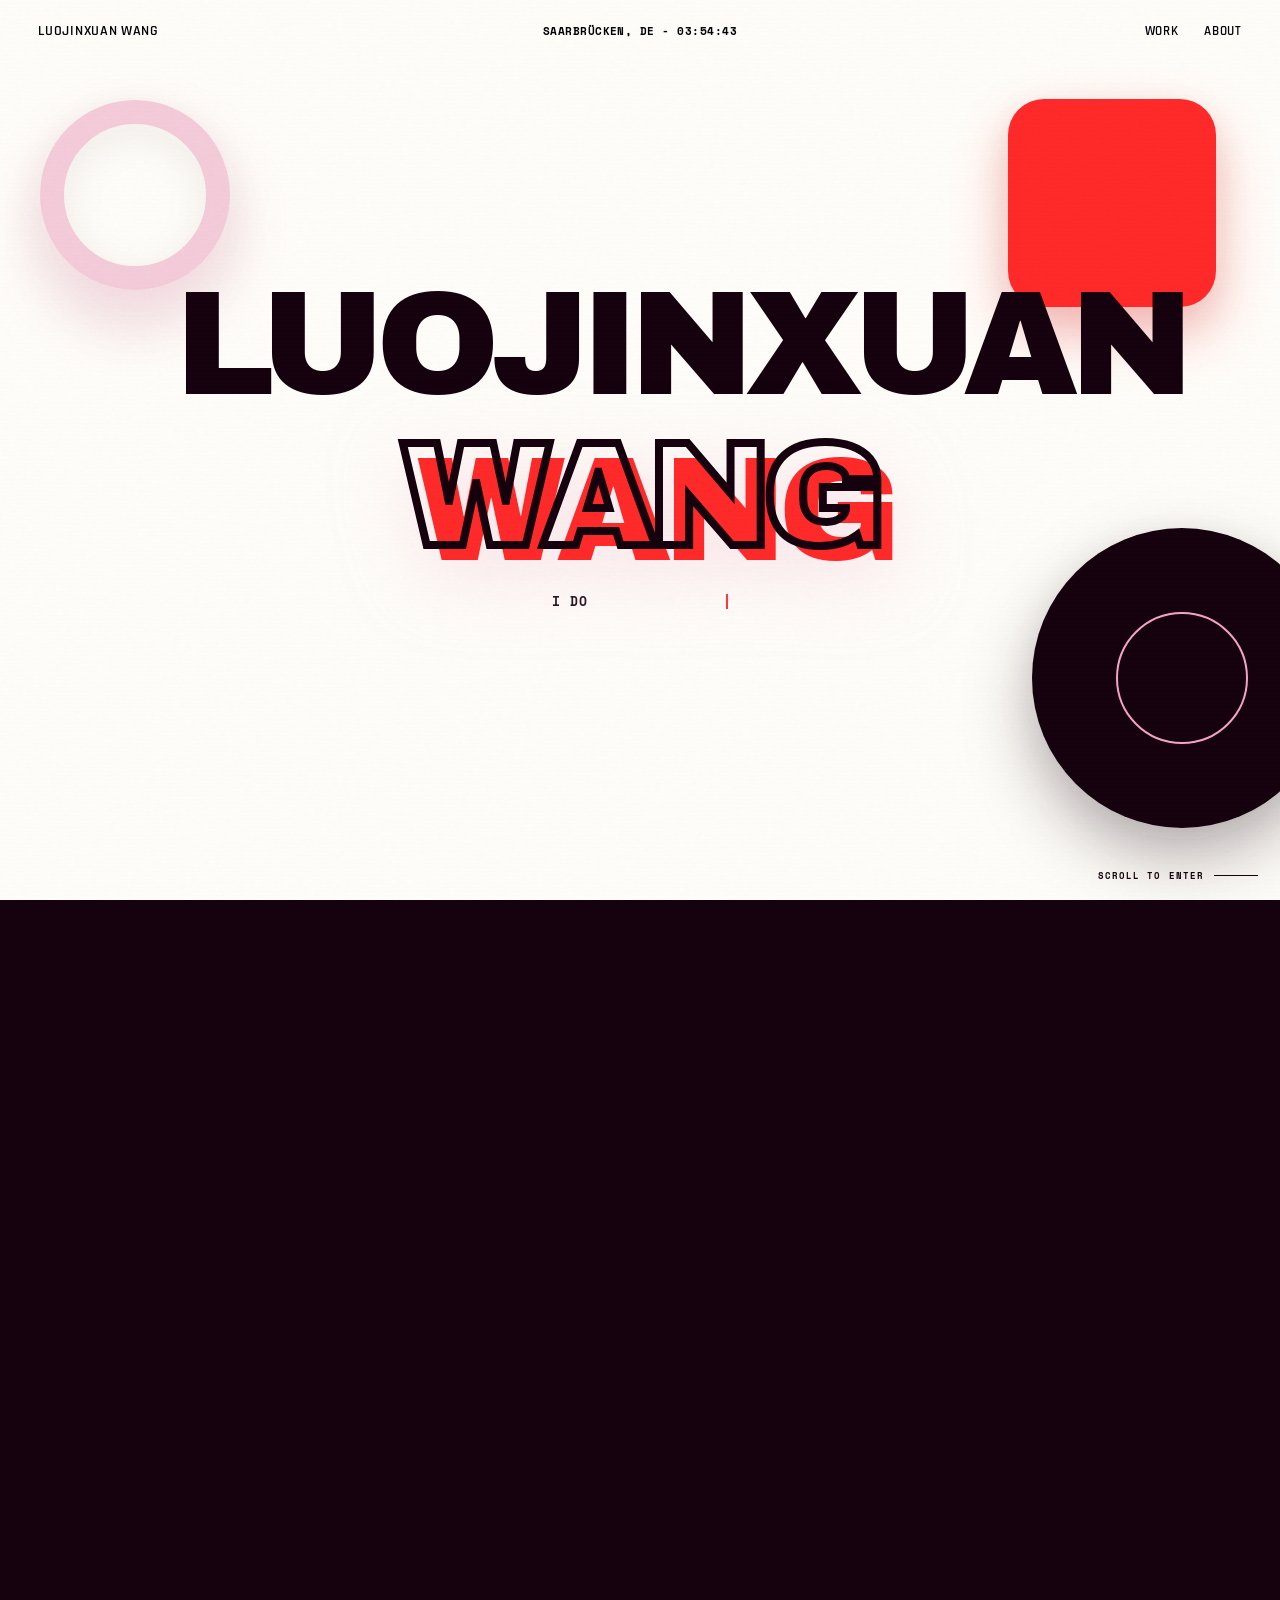
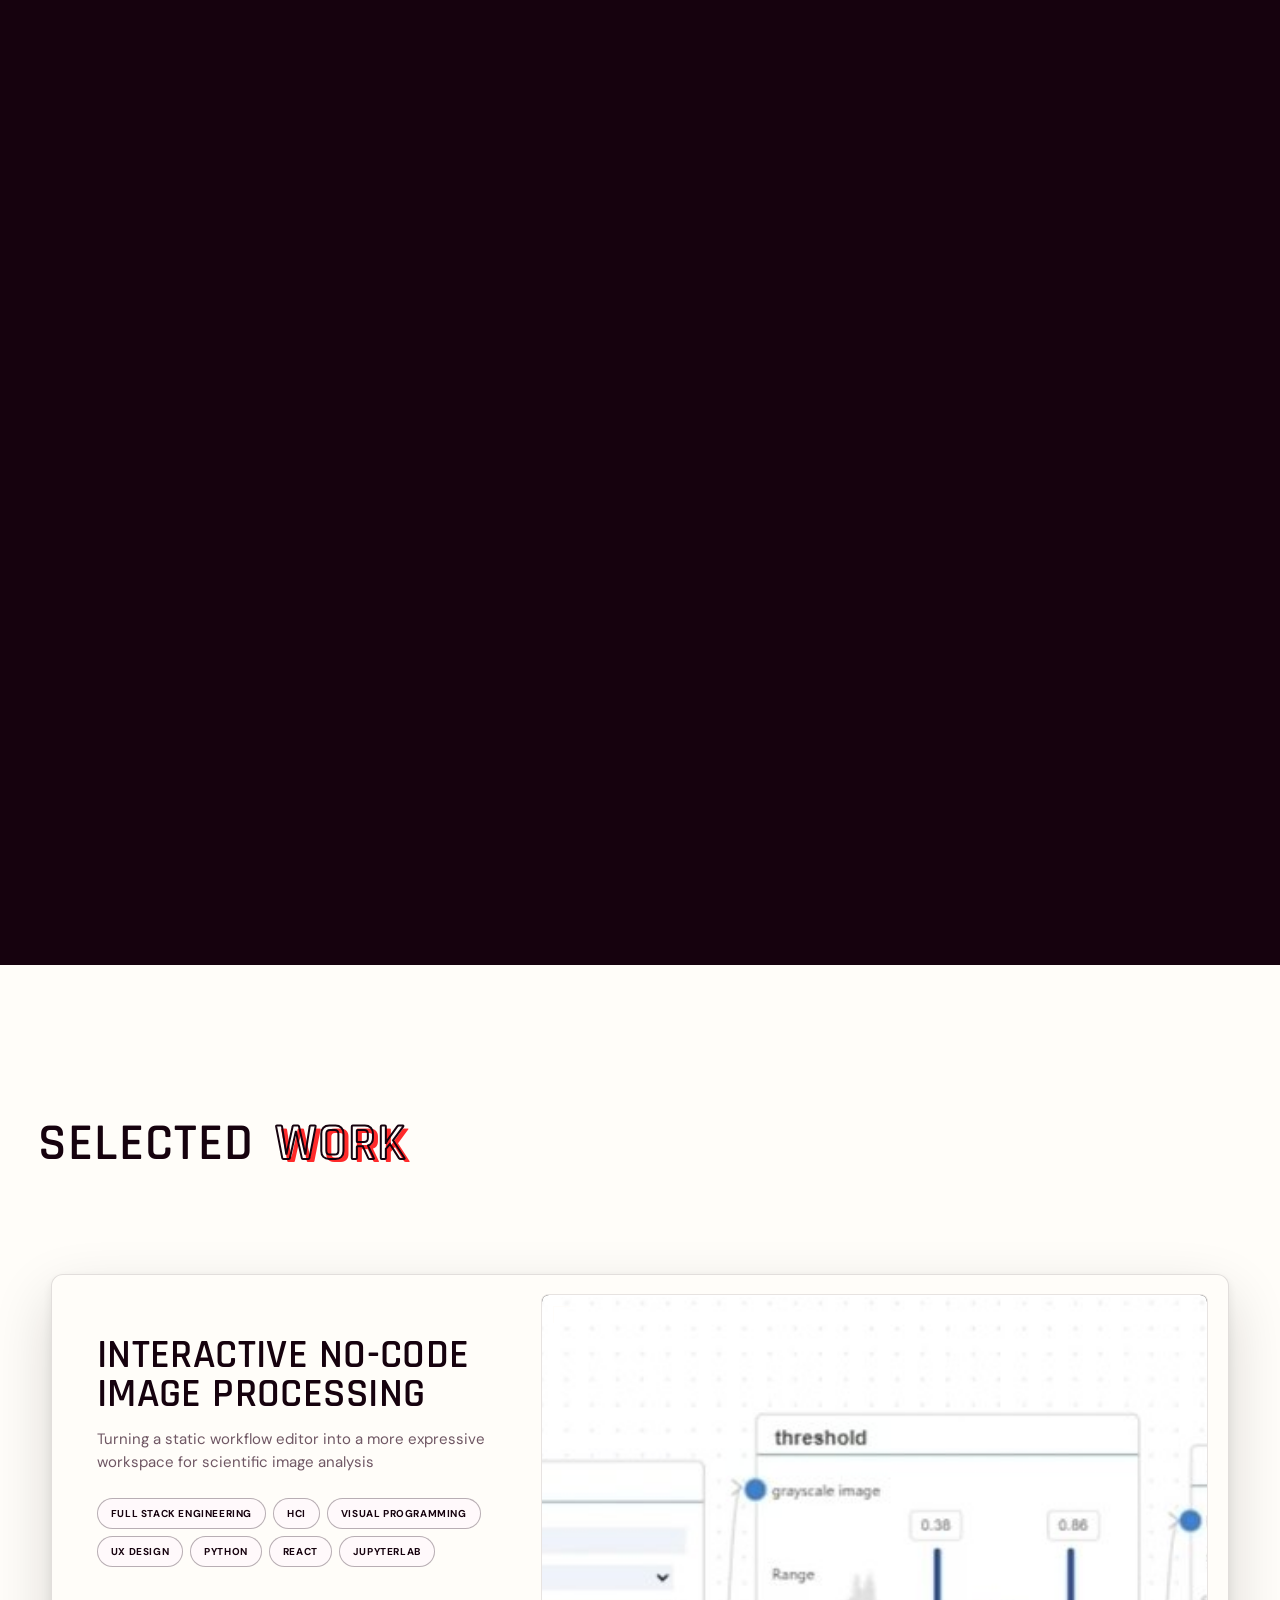
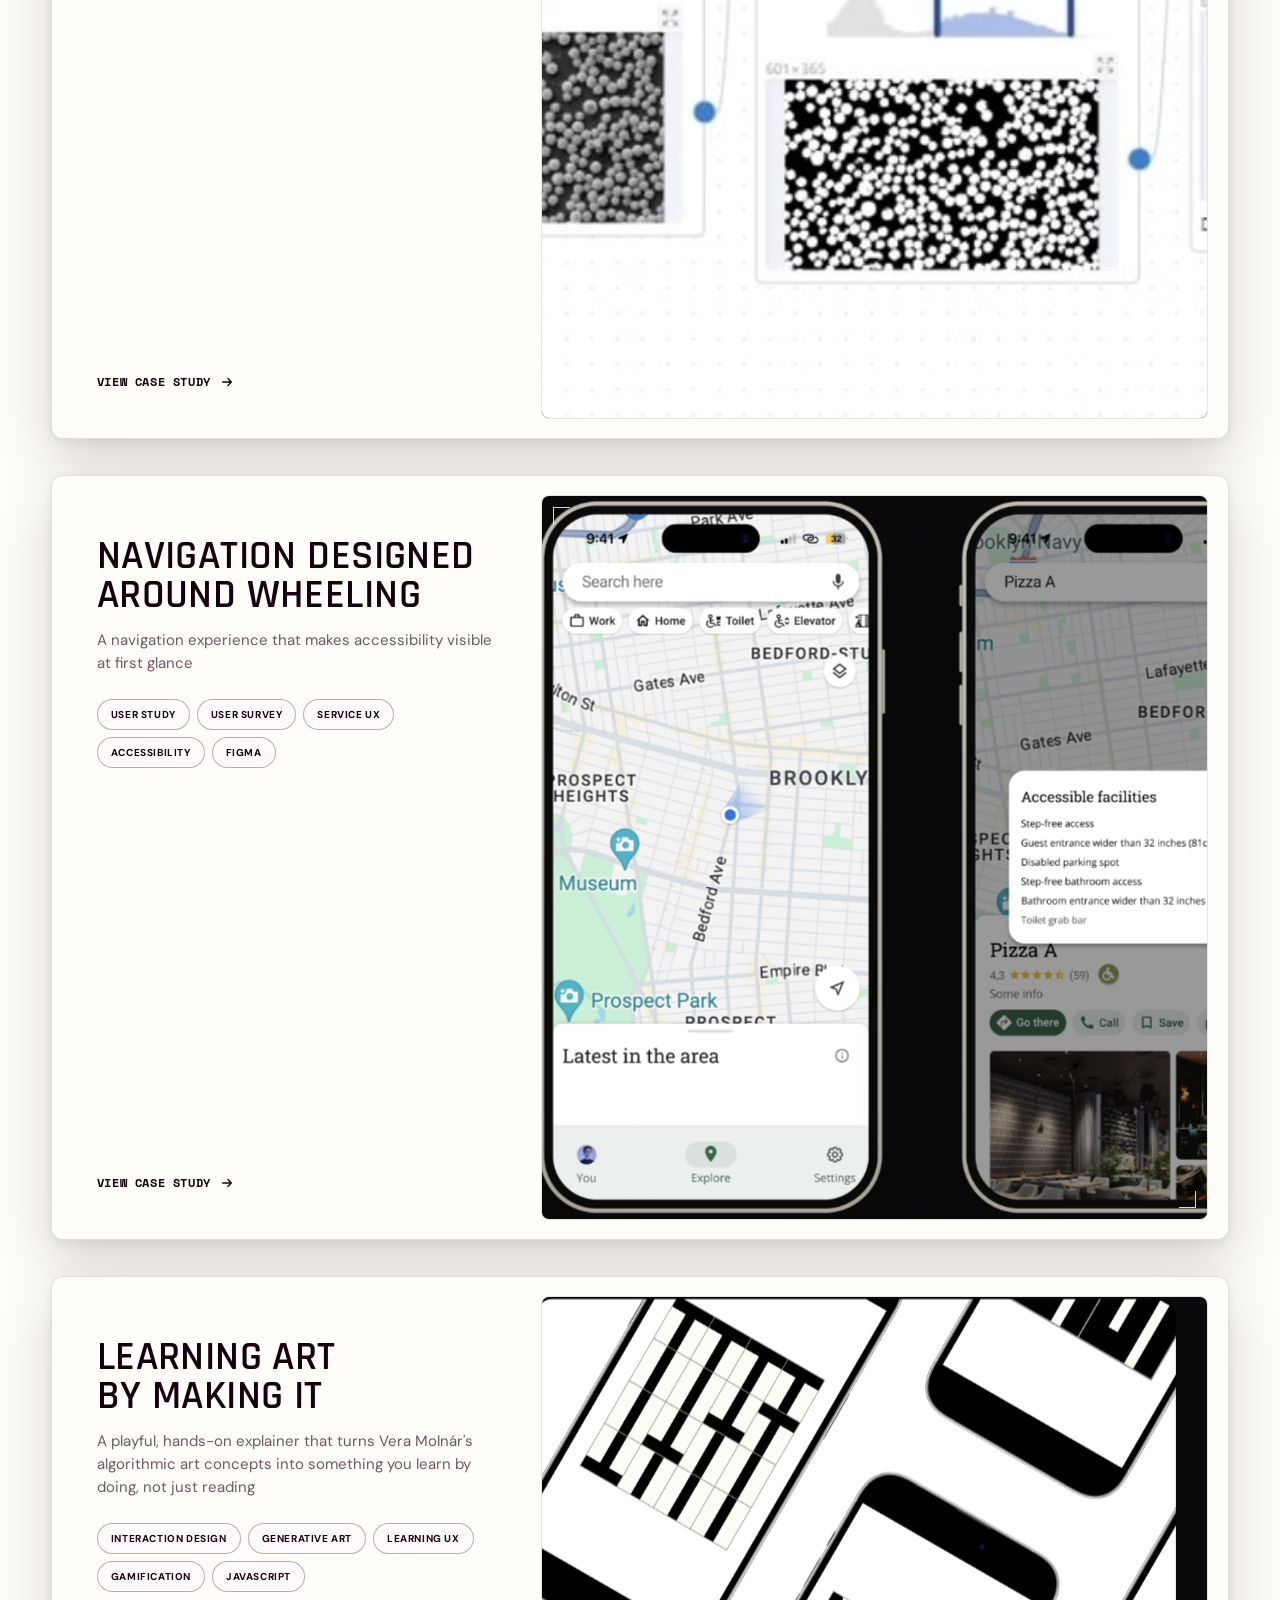
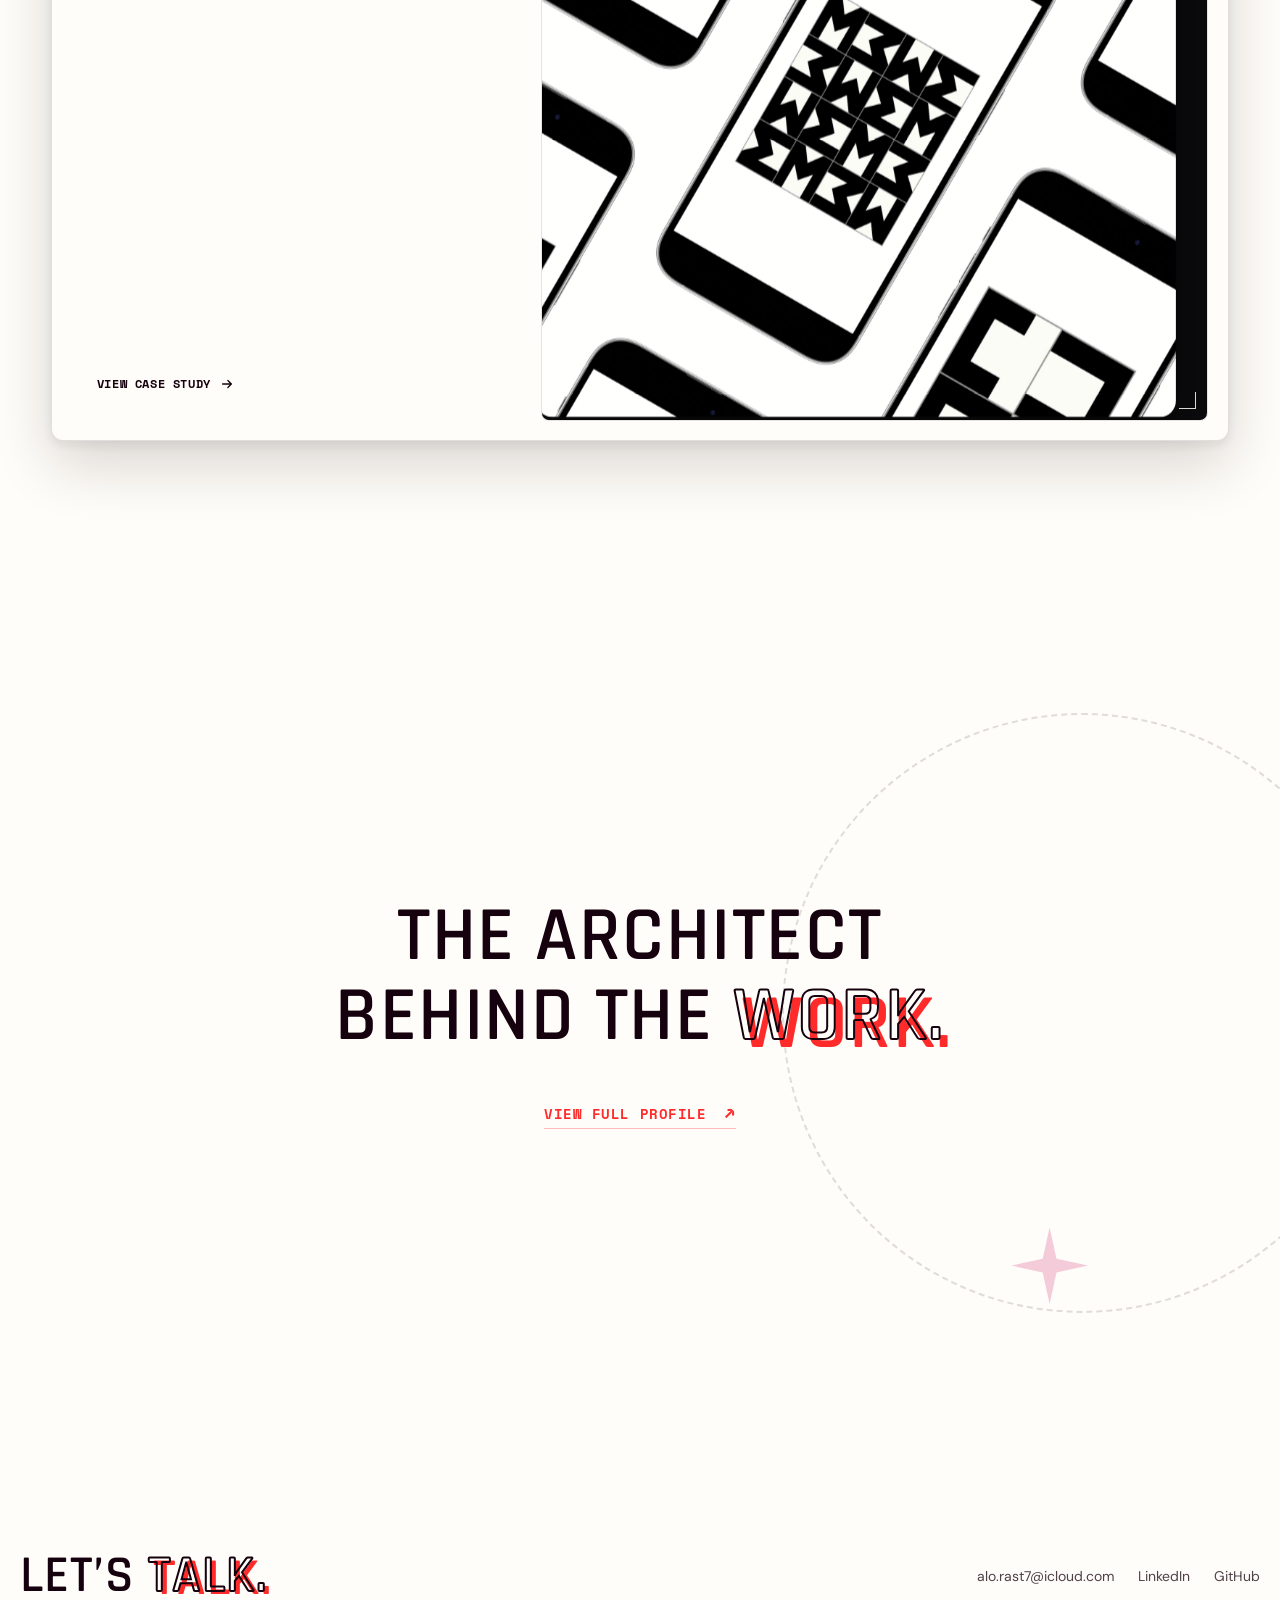
==== commit 44658bb5: "Update GoodGo project images and layout - Replace old images - Adjust CSS styles for image presentat" ====
--- a/index.html
+++ b/index.html
@@ -250,12 +250,13 @@
                   <div class="fw-cinema-frame">
                     <div class="case-visual visual-strip">
                       <div class="strip-track" aria-hidden="true">
-                        <img src="assets/images/cs-goodgo-hero.png" alt="" loading="lazy" />
-                        <img src="assets/images/cs-goodgo-drive.png" alt="" loading="lazy" />
-                        <img src="assets/images/cs-goodgo-info.png" alt="" loading="lazy" />
-                        <img src="assets/images/cs-goodgo-preference.png" alt="" loading="lazy" />
-                        <img src="assets/images/cs-goodgo-report.png" alt="" loading="lazy" />
-                        <img src="assets/images/cs-goodgo-wheel.png" alt="" loading="lazy" />
+                        <img src="assets/images/cs-goodgo-1.png" alt="" loading="lazy" />
+                        <img src="assets/images/cs-goodgo-2.png" alt="" loading="lazy" />
+                        <img src="assets/images/cs-goodgo-3.png" alt="" loading="lazy" />
+                        <img src="assets/images/cs-goodgo-4.png" alt="" loading="lazy" />
+                        <img src="assets/images/cs-goodgo-5.png" alt="" loading="lazy" />
+                        <img src="assets/images/cs-goodgo-6.png" alt="" loading="lazy" />
+                        <img src="assets/images/cs-goodgo-7.png" alt="" loading="lazy" />
                       </div>
                     </div>
                   </div>
--- a/assets/css/styles.css
+++ b/assets/css/styles.css
@@ -3793,6 +3793,81 @@
 .cs-hero[data-project="veramolnar"] .cs-hero-collage img:nth-child(2) {
   object-position: 32% 48%;
 }
+/* GoodGo's framed-phone PNGs are transparent: a rectangular box-shadow would render as a
+   box behind the cutout, so shadows follow the phone silhouette instead. The collage also
+   fits seven screens now (was six), so each one gets slightly narrower. */
+.case-card[data-project="goodgo"] .strip-track img {
+  border-radius: 0;
+  box-shadow: none;
+  filter: drop-shadow(0 20px 46px rgba(0, 0, 0, 0.45));
+}
+.cs-hero[data-project="goodgo"] .cs-hero-collage img {
+  width: 14%;
+  border-radius: 0;
+  box-shadow: none;
+  filter: drop-shadow(0 26px 60px rgba(22, 2, 14, 0.22));
+}
+
+/* Result screens: device-framed app screens in a swipeable, scroll-snapping strip. The PNGs
+   carry their own iPhone frame on a transparent background, so no border/card box - just a
+   soft drop-shadow that follows the phone silhouette. */
+.cs-screens {
+  display: grid;
+  grid-auto-flow: column;
+  grid-auto-columns: min(232px, 56vw);
+  gap: clamp(18px, 2.6vw, 30px);
+  overflow-x: auto;
+  padding: 14px 4px 22px;
+  margin-top: 10px;
+  scroll-snap-type: x proximity;
+  scrollbar-width: thin;
+  scrollbar-color: var(--line) transparent;
+}
+.cs-screens figure {
+  margin: 0;
+  scroll-snap-align: start;
+}
+.cs-screens img {
+  width: 100%;
+  height: auto;
+  display: block;
+}
+.cs-screens figcaption {
+  margin-top: 14px;
+  font-family: var(--font-mono);
+  font-size: 11px;
+  line-height: 1.5;
+  letter-spacing: 0.01em;
+  color: var(--muted);
+  text-align: center;
+}
+/* Strip variant for rectangular research shots (surveys, wireframes, workflow screens):
+   same swipeable rhythm as the phone strip, but images vary in aspect ratio, so each one
+   keeps a fixed height with natural width and the bordered card look from .cs-shots. */
+.cs-screens--shots {
+  display: flex;
+  align-items: flex-start;
+  column-span: all;
+  margin: 6px 0 0;
+}
+.cs-screens--shots figure {
+  flex: 0 0 auto;
+  max-width: min(560px, 86%);
+}
+.cs-screens--shots img {
+  height: clamp(240px, 34vh, 320px);
+  width: auto;
+  max-width: 100%;
+  object-fit: contain;
+  display: block;
+  margin-inline: auto;
+  border-radius: 10px;
+  border: 1px solid var(--line);
+  background: #fff;
+  box-shadow: 0 12px 30px rgba(22, 2, 14, 0.1);
+  filter: none;
+}
+
 /* Watch & Watched hero: full-bleed single render, same treatment as SunSlayer - the image is
    dark enough on its own to carry white title text. */
 .cs-hero[data-project="watch"] .cs-hero-media {
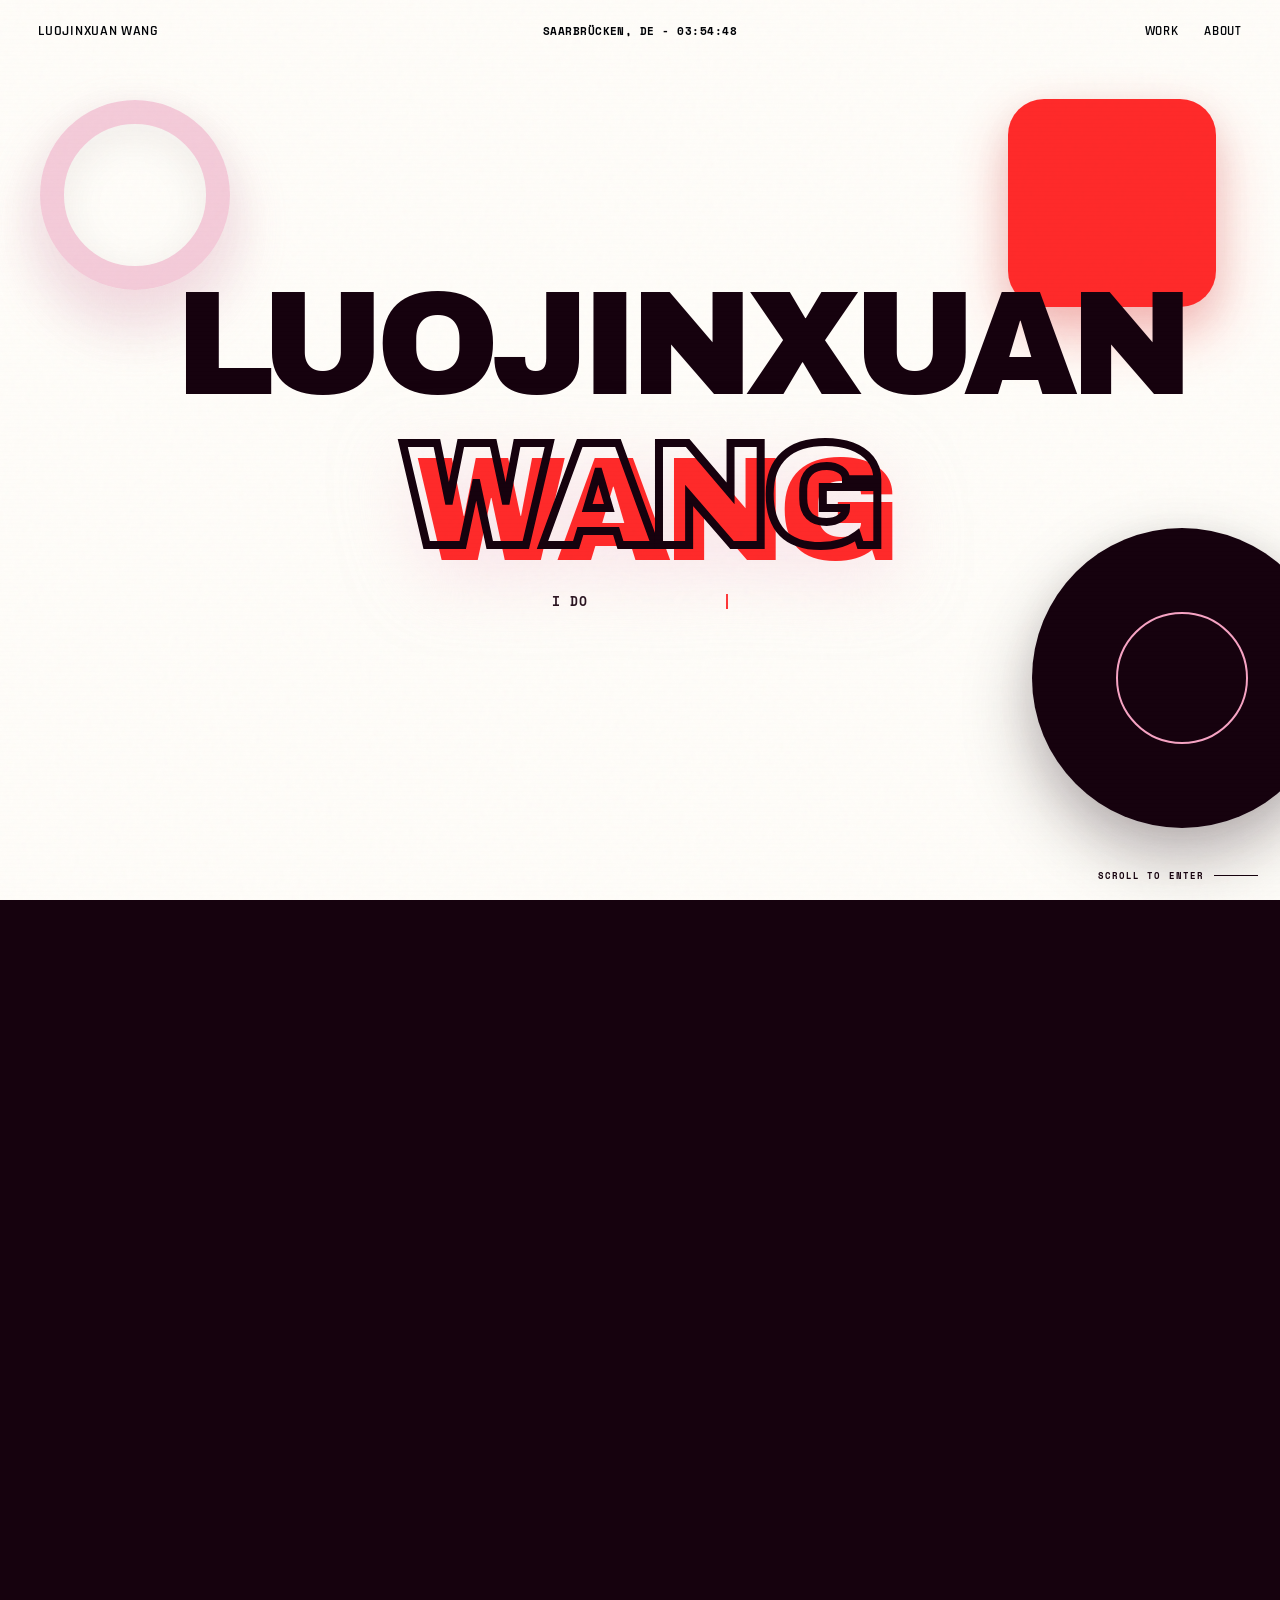
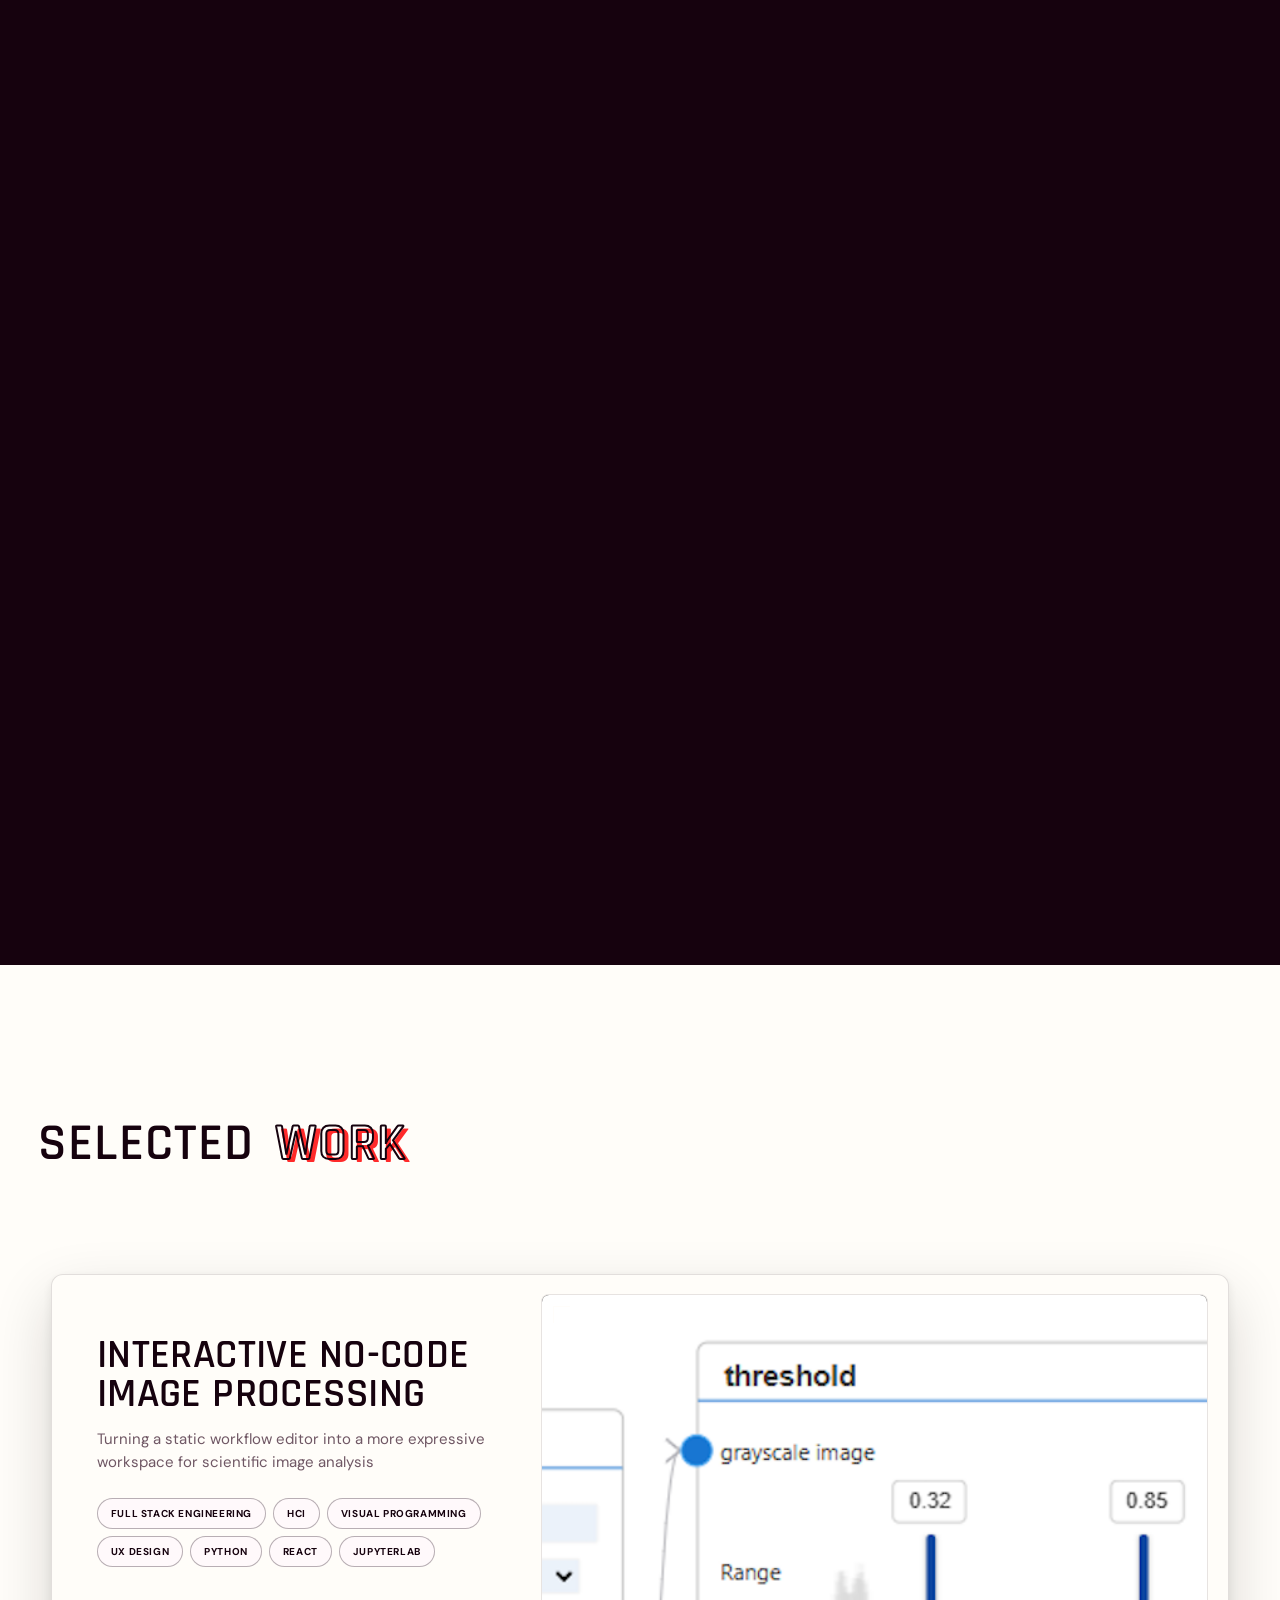
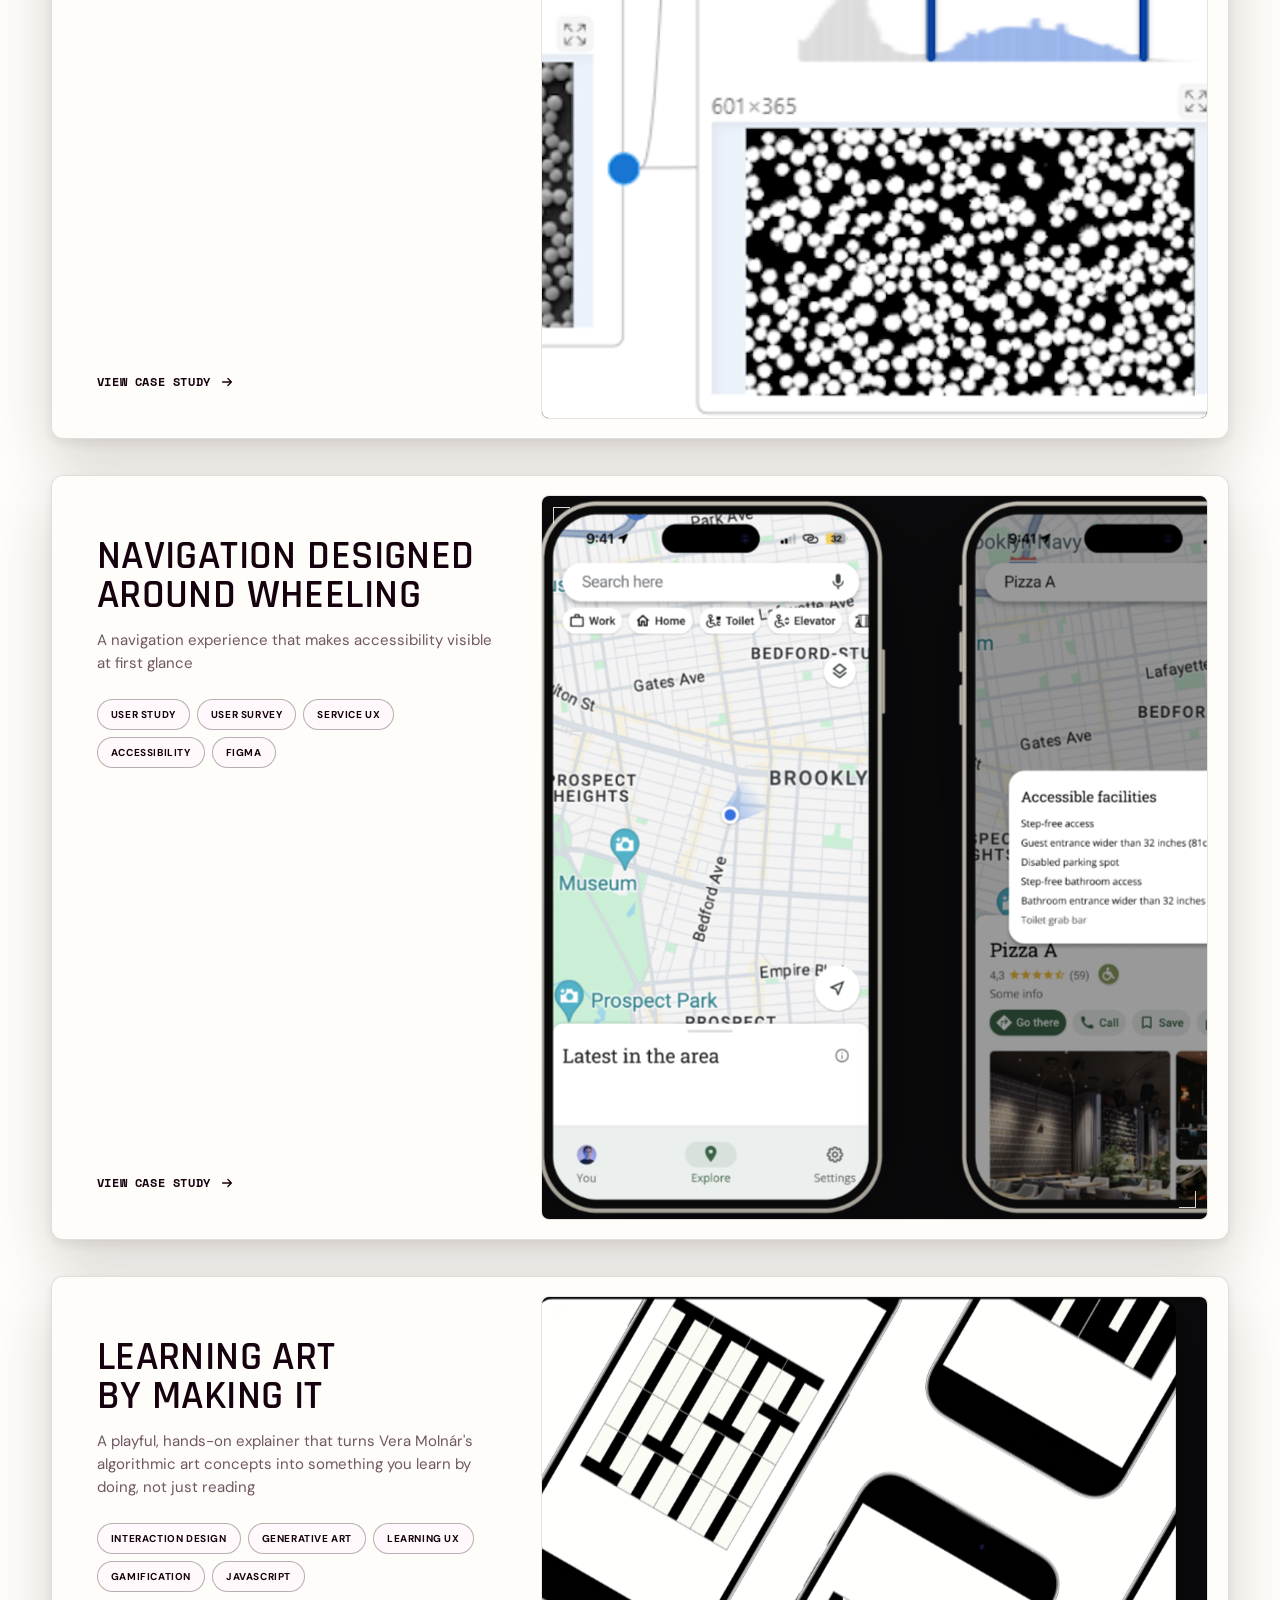
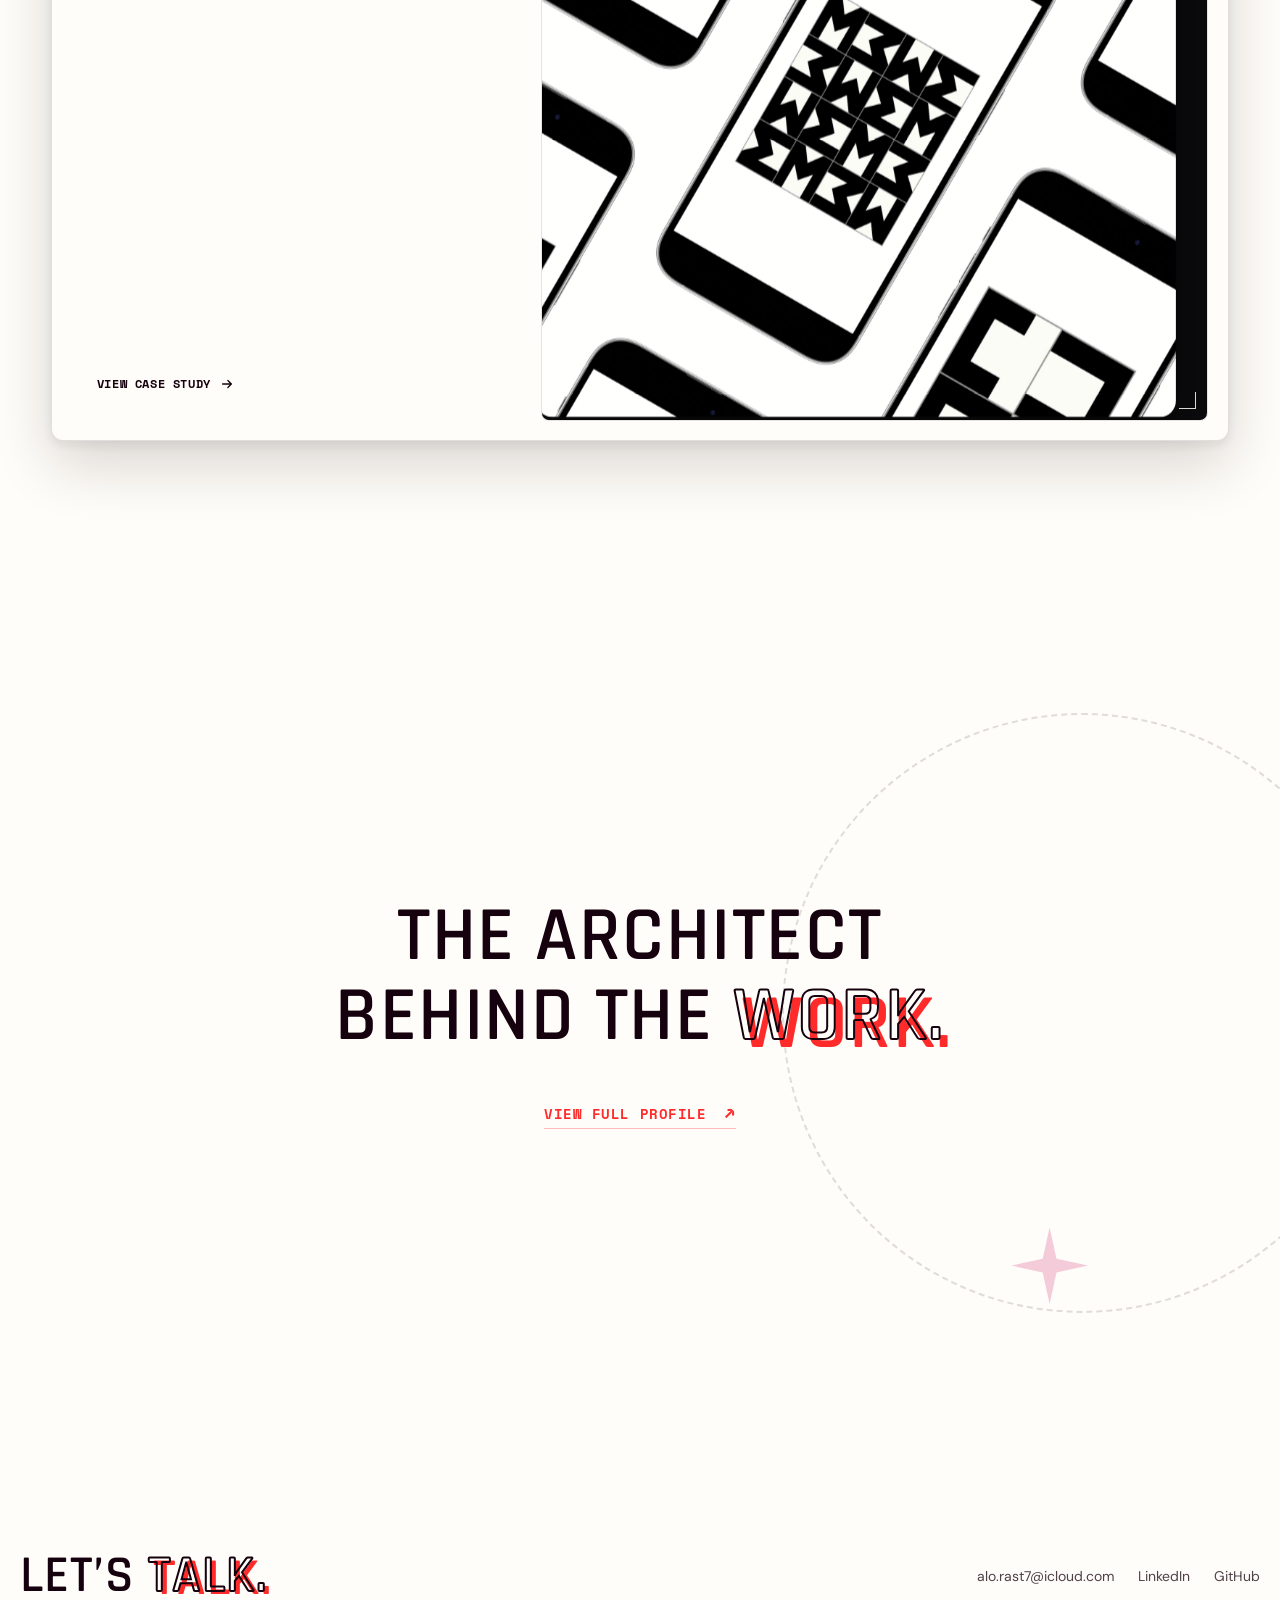
==== commit 2bc5176d: "Add scroll cue and update project titles in case studies" ====
--- a/index.html
+++ b/index.html
@@ -122,6 +122,9 @@
                   </div>
                 </div>
               </div>
+              <div class="hero-scroll-cue ia-scroll-cue mono" aria-hidden="true">
+                <span>Keep scrolling</span><i></i>
+              </div>
             </div>
           </div>
         </div>
@@ -137,7 +140,7 @@
                 class="case-card fw-card"
                 tabindex="0"
                 data-project="sunslayer"
-                data-title="SunSlayer"
+                data-title="Reimagining a Chinese Myth in Naked-Eye 3D"
                 data-subtitle="Naked-eye 3D storytelling for a 90-degree corner"
                 data-description="A spatial animation inspired by Hou Yi shooting the suns, designed specifically for a corner display so imagery appears to push beyond the physical architecture."
               >
@@ -177,7 +180,7 @@
                 class="case-card fw-card"
                 tabindex="0"
                 data-project="chaldene"
-                data-title="Chaldene"
+                data-title="Interactive No-Code Image Processing"
                 data-subtitle="Visual programming for image-processing researchers"
                 data-description="I extended a node-based visual programming language in JupyterLab with direct-manipulation controls, synchronized image viewers, parameter exploration, and research-led interaction patterns."
               >
@@ -217,7 +220,7 @@
                 class="case-card fw-card"
                 tabindex="0"
                 data-project="goodgo"
-                data-title="GoodGo Map"
+                data-title="Navigation Designed Around Wheeling"
                 data-subtitle="Accessible travel navigation designed around wheeling"
                 data-description="GoodGo surfaces accessible toilets, elevators, ramps, route effort, facility details, ratings, and problem reports at the moments where wheelchair users need them most."
               >
@@ -270,7 +273,7 @@
                 class="case-card fw-card"
                 tabindex="0"
                 data-project="veramolnar"
-                data-title="How To: Vera Molnár"
+                data-title="Learning Art by Making It"
                 data-subtitle="An interactive introduction to a generative-art pioneer"
                 data-description="I designed the user journey and interactive learning mechanics that teach Vera Molnár's generative-art ideas by letting users play with the rules behind them, and produced the teaser video."
               >
@@ -319,7 +322,7 @@
                 class="case-card fw-card"
                 tabindex="0"
                 data-project="watch"
-                data-title="Watch & Watched"
+                data-title="Embodying Surveillance Through AR"
                 data-subtitle="An AR panopticon about surveillance and perspective"
                 data-description="An interactive installation exploring surveillance through three positions (the observed, the observer, and the outsider), turning a theoretical concept into spatial experience."
               >
@@ -461,8 +464,8 @@
                   src="assets/images/offscreen-puppy.jpg"
                 />
               </div>
-              <div class="p-img-wrap p-med offset-r" style="z-index: 4">
-                <img alt="The family" loading="lazy" src="assets/images/offscreen-family.jpg" />
+              <div class="p-img-wrap p-med p-square offset-r" style="z-index: 4">
+                <img alt="The family" loading="lazy" src="assets/images/offscreen-family.png" />
               </div>
             </div>
           </div>
--- a/assets/css/styles.css
+++ b/assets/css/styles.css
@@ -706,6 +706,7 @@
     0 24px 60px rgba(22, 2, 14, 0.16);
   transform-origin: 50% 50%;
   will-change: transform, filter, opacity;
+  cursor: pointer;
 }
 .fw-card-wrapper:last-child .case-card {
   margin-bottom: 0;
@@ -755,7 +756,6 @@
   max-width: 440px;
 }
 .fw-card__bottom {
-  cursor: pointer;
   width: max-content;
 }
 .fw-card__cta {
@@ -2654,6 +2654,11 @@
 }
 .p-img-wrap:last-child {
   margin-bottom: 0;
+}
+/* Square offscreen photo (family): keep the native 1:1 ratio instead of the 4:5 crop. */
+.p-img-wrap.p-square {
+  width: 68%;
+  aspect-ratio: 1;
 }
 .p-img-wrap img {
   width: 100%;
@@ -3269,7 +3274,7 @@
 
 /* ===== CHALDENE CASE STUDY: card screenshot + modal media ===== */
 .case-card[data-project="chaldene"] .visual-1 {
-  background: #0b0b0d url("../images/cs-chaldene-workflow.jpg") 0% center/cover no-repeat;
+  background: #0b0b0d url("../images/cs-chaldene-workflow.png") 0% center/cover no-repeat;
   transition:
     transform 0.7s var(--ease),
     background-position-x 0.2s linear;
@@ -3607,9 +3612,68 @@
   gap: clamp(26px, 4vw, 44px);
 }
 .cs-shots {
+  position: relative;
   column-count: 2;
   column-gap: 22px;
   margin-top: 28px;
+}
+/* Horizontal scroll affordance for swipeable research strips inside .cs-shots. */
+.cs-shots-cue {
+  column-span: all;
+  display: flex;
+  align-items: center;
+  justify-content: flex-end;
+  gap: 10px;
+  margin: 0 0 12px;
+  font-size: 9px;
+  font-weight: 900;
+  text-transform: uppercase;
+  letter-spacing: 0.14em;
+  color: var(--muted);
+  transition: opacity 0.35s var(--ease);
+}
+.cs-shots-cue.is-faded {
+  opacity: 0;
+  pointer-events: none;
+}
+/* Arrow = clipped shaft + separate triangle head (so the sliding fill can't overrun the tip). */
+.cs-shots-cue-arrow {
+  display: inline-flex;
+  align-items: center;
+  gap: 0;
+  color: inherit;
+}
+.cs-shots-cue i {
+  display: block;
+  position: relative;
+  width: 40px;
+  height: 1px;
+  background: currentColor;
+  overflow: hidden;
+}
+.cs-shots-cue i:after {
+  content: "";
+  position: absolute;
+  inset: 0;
+  background: var(--red);
+  transform: translateX(-100%);
+  animation: scrollCue 1.8s ease-in-out infinite;
+}
+.cs-shots-cue-arrow:after {
+  content: "";
+  width: 0;
+  height: 0;
+  border-style: solid;
+  border-width: 3.5px 0 3.5px 5px;
+  border-color: transparent transparent transparent currentColor;
+  flex: 0 0 auto;
+}
+@media (prefers-reduced-motion: reduce) {
+  .cs-shots-cue i:after {
+    animation: none;
+    transform: none;
+    background: var(--red);
+  }
 }
 .cs-shots figure {
   break-inside: avoid;
@@ -3811,6 +3875,13 @@
 /* Result screens: device-framed app screens in a swipeable, scroll-snapping strip. The PNGs
    carry their own iPhone frame on a transparent background, so no border/card box - just a
    soft drop-shadow that follows the phone silhouette. */
+.cs-screens-wrap {
+  margin-top: 10px;
+}
+.cs-screens-wrap .cs-shots-cue {
+  column-span: unset;
+  margin-bottom: 4px;
+}
 .cs-screens {
   display: grid;
   grid-auto-flow: column;
@@ -3822,6 +3893,9 @@
   scroll-snap-type: x proximity;
   scrollbar-width: thin;
   scrollbar-color: var(--line) transparent;
+}
+.cs-screens-wrap .cs-screens {
+  margin-top: 0;
 }
 .cs-screens figure {
   margin: 0;
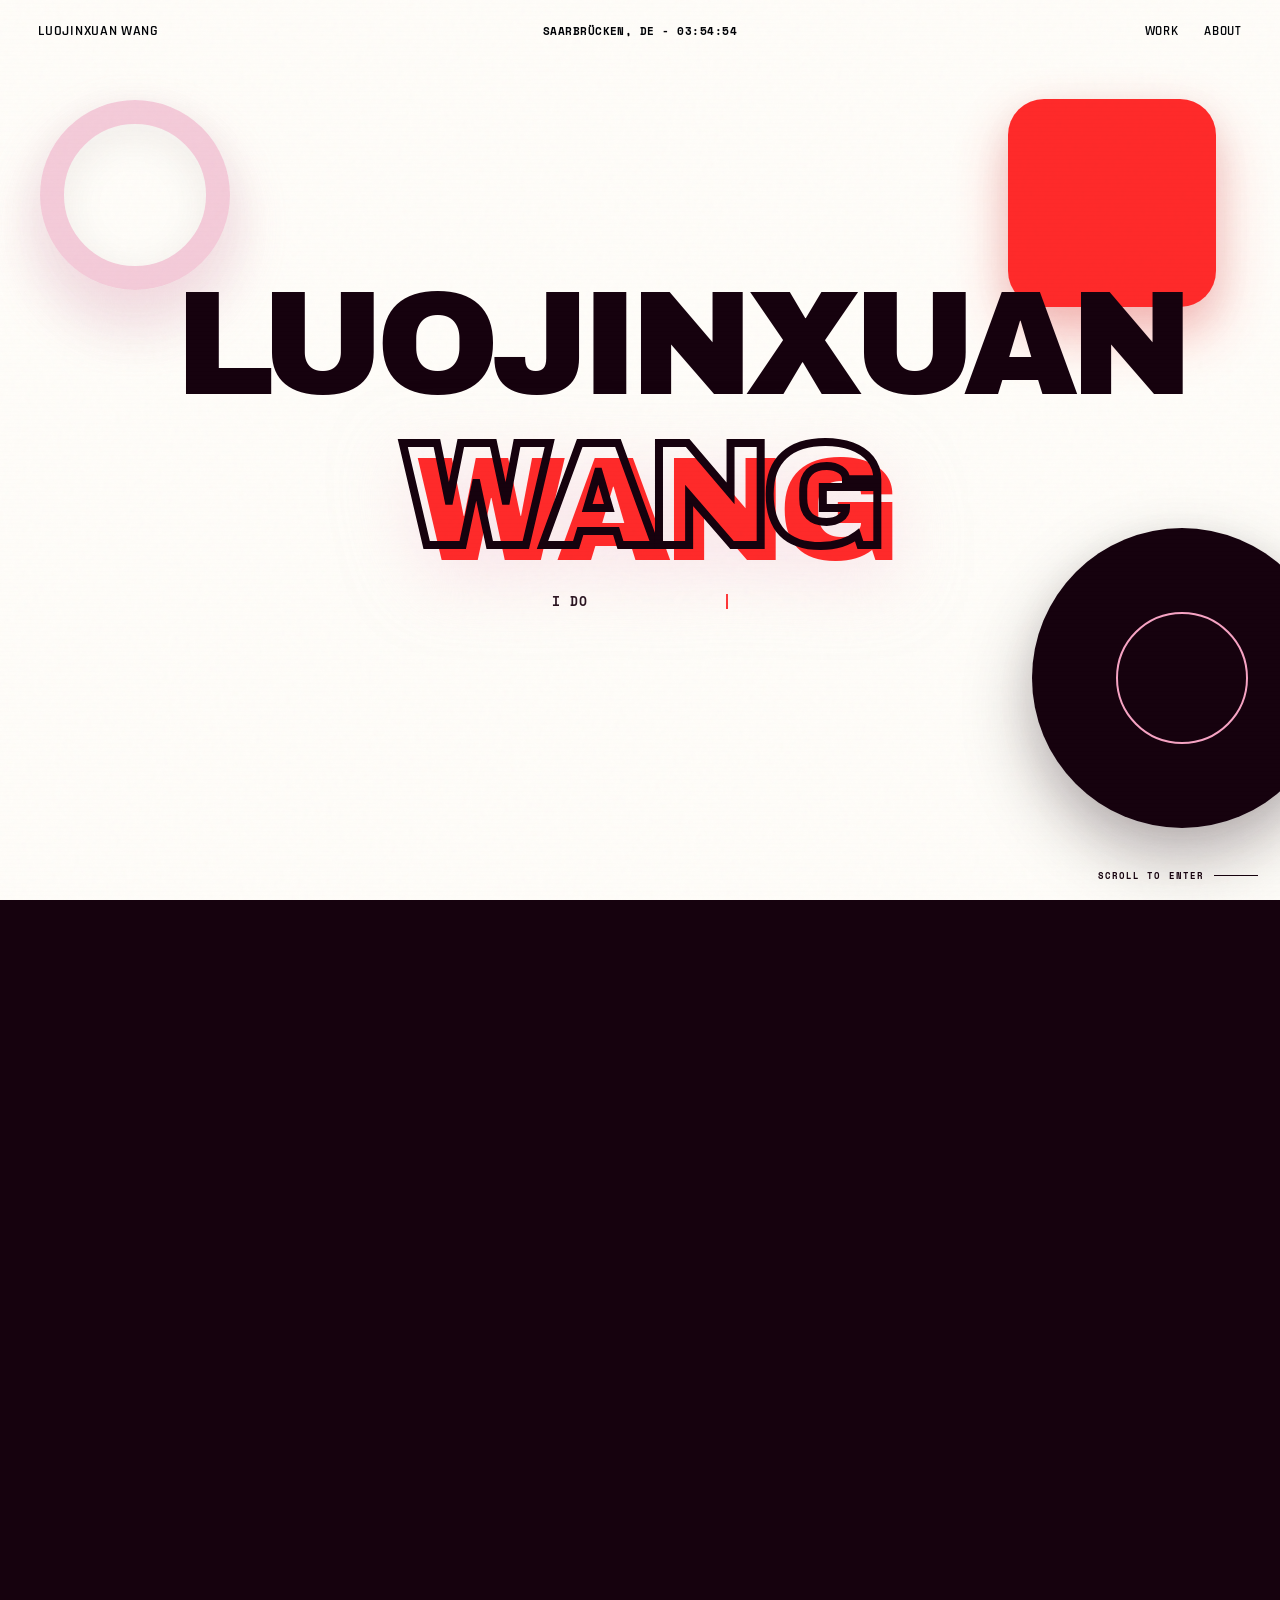
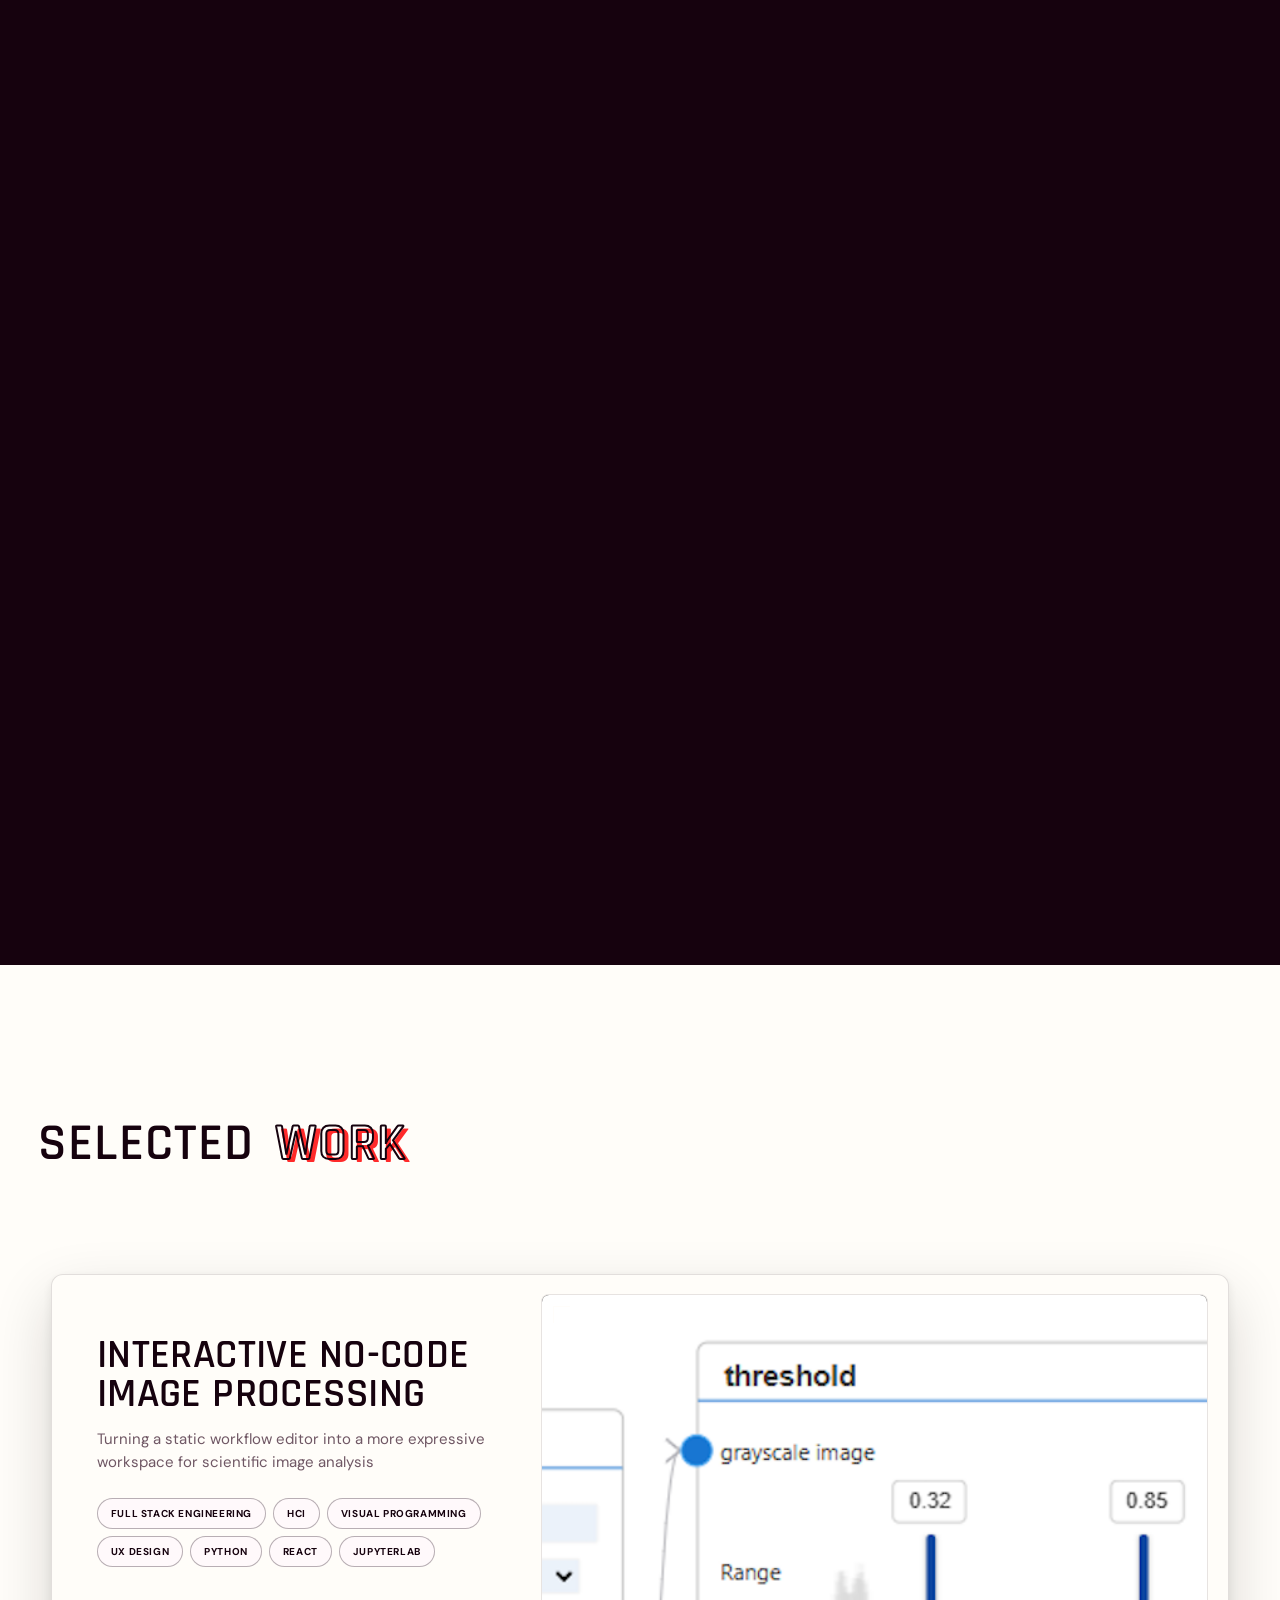
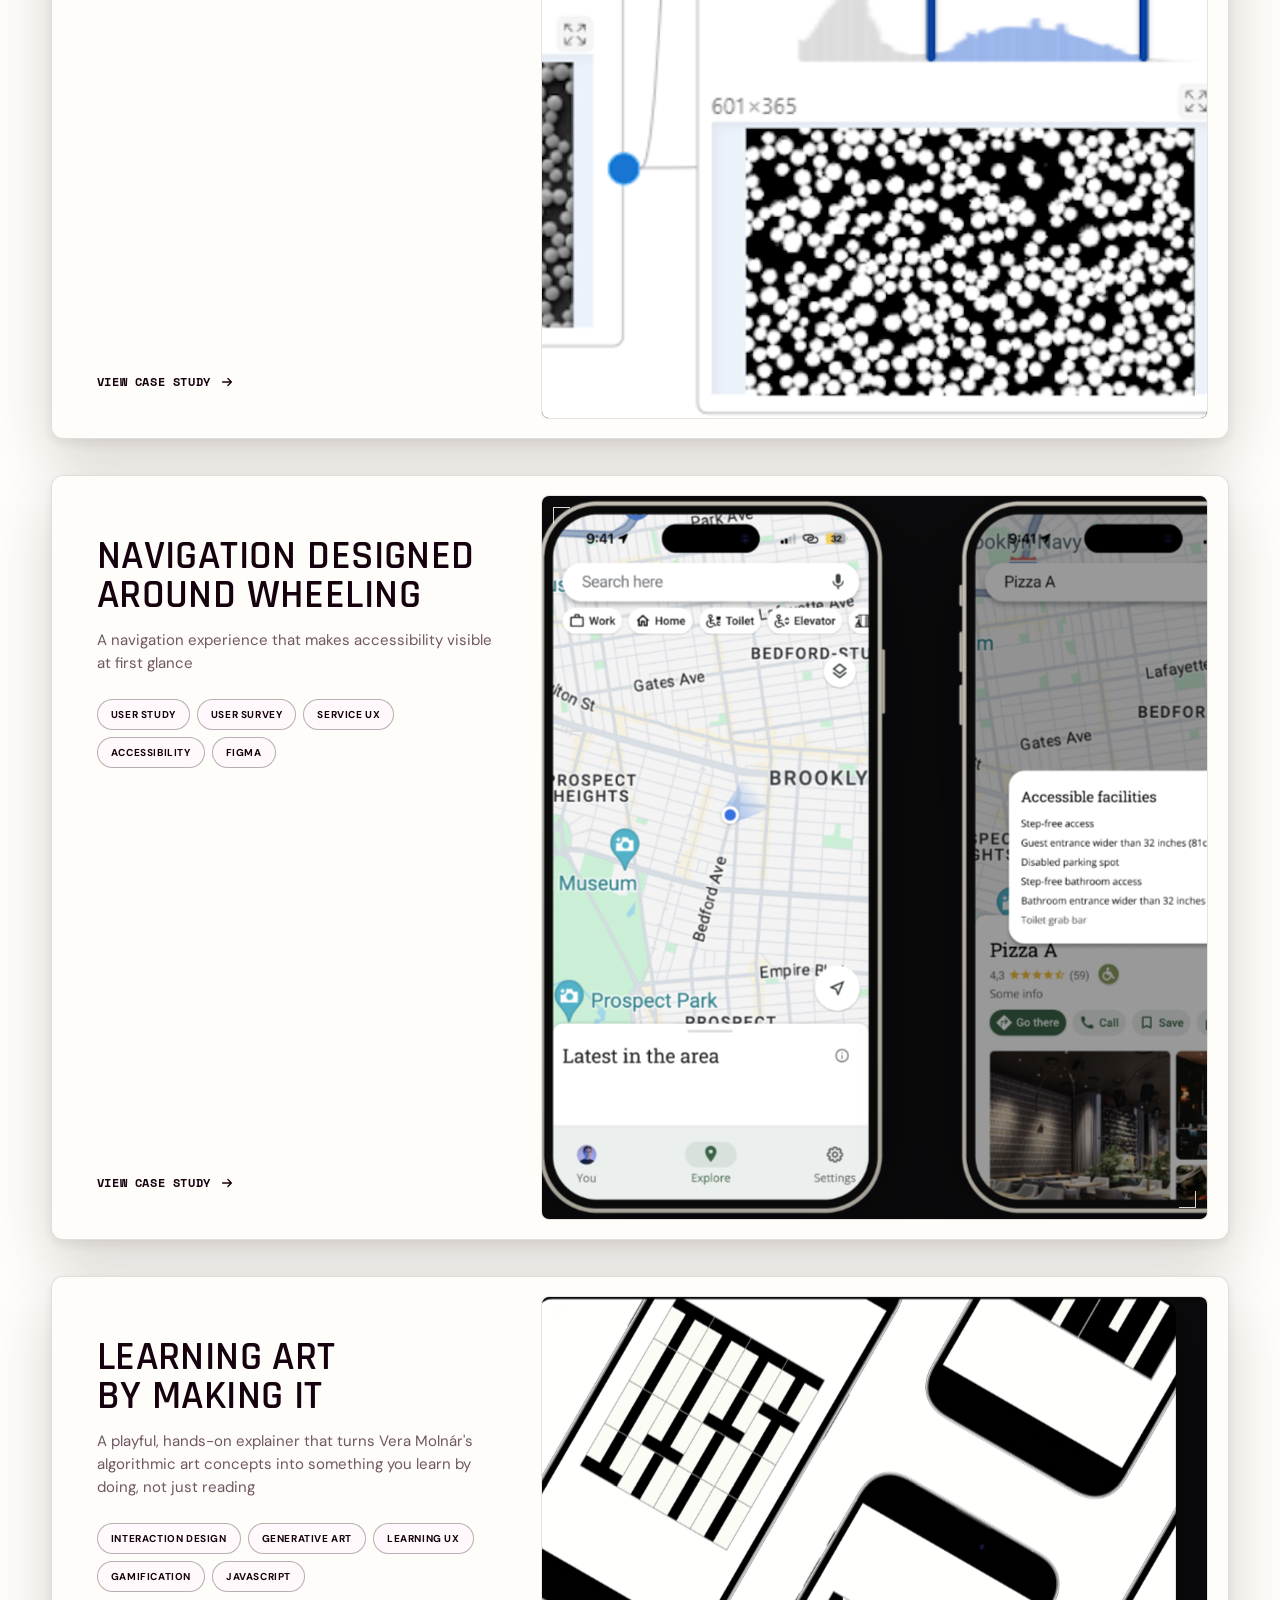
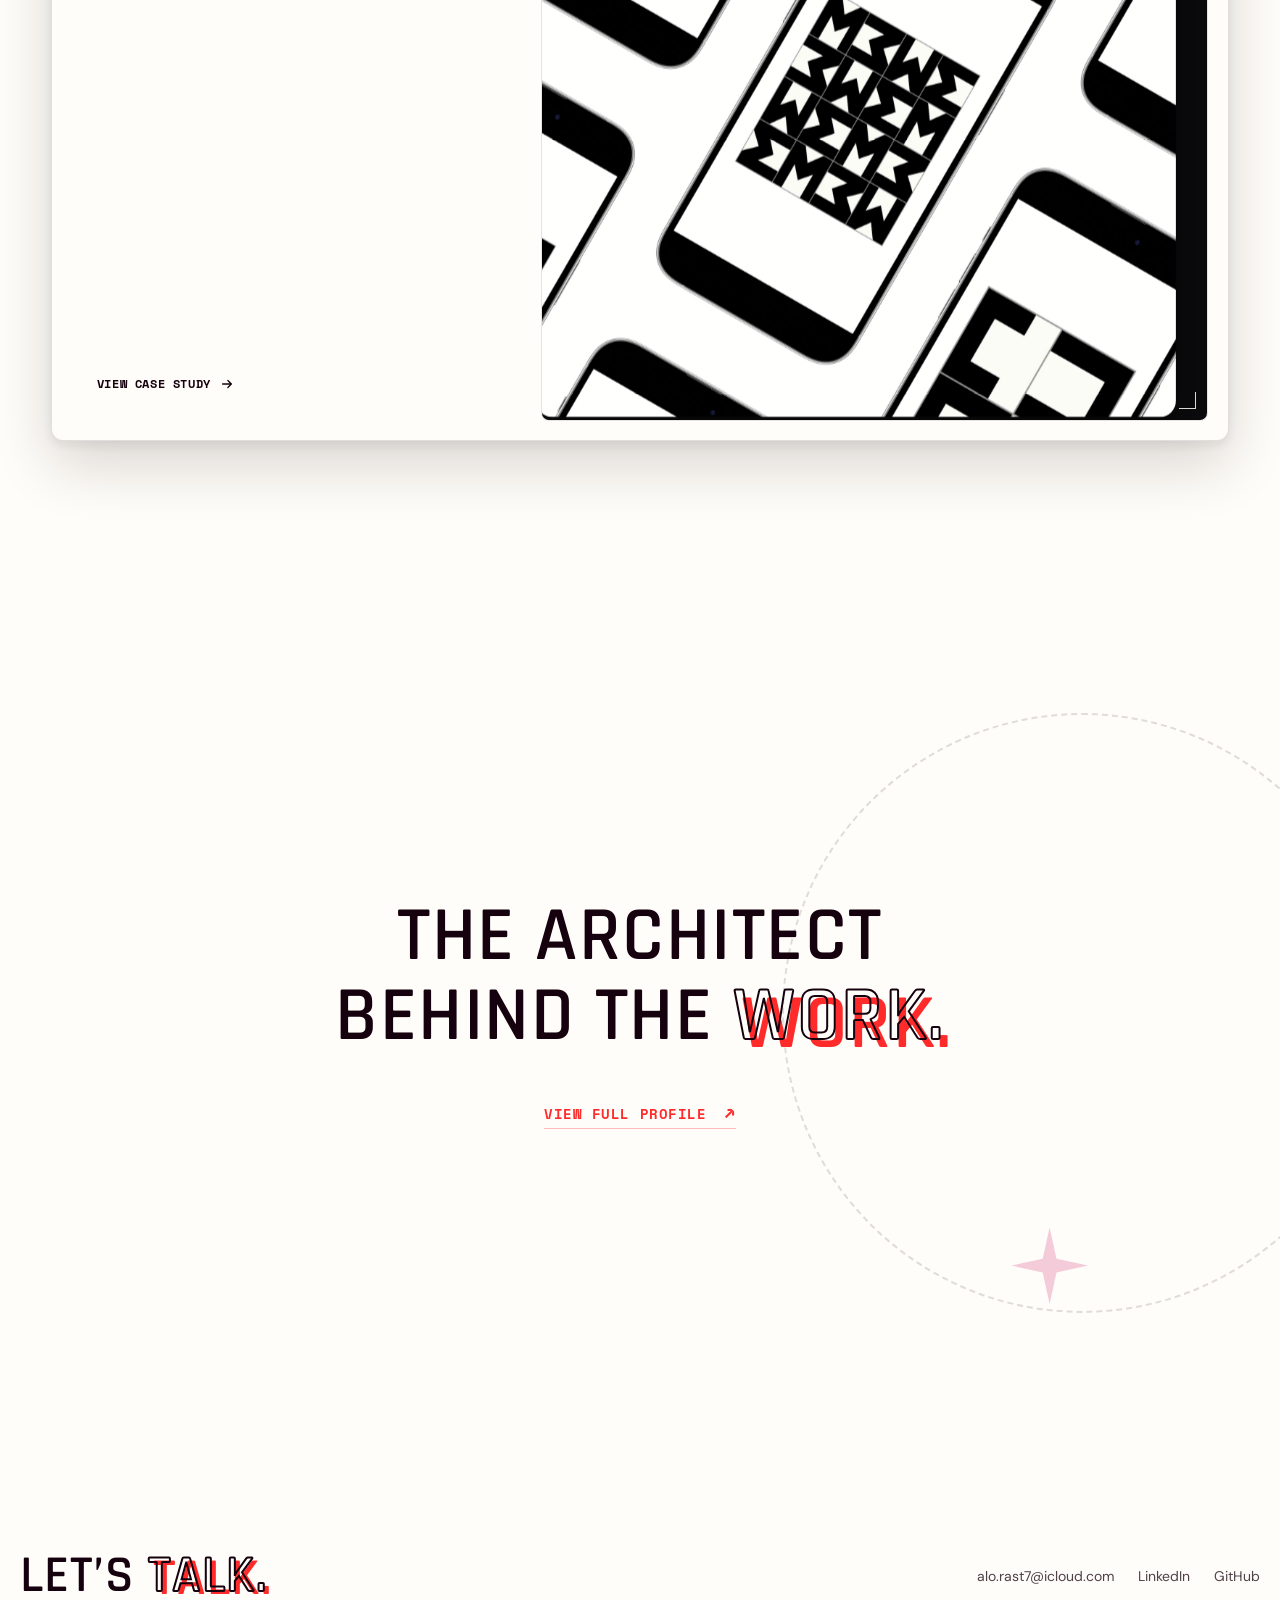
==== commit bcc26559: "Revise drive" ====
--- a/index.html
+++ b/index.html
@@ -432,9 +432,10 @@
                   me.
                 </p>
                 <p class="body-copy">
-                  I'm drawn to problems that fall between disciplines, where ownership is unclear and the solution has
-                  yet to take shape. I usually build to understand, test, and uncover what works. And I still get a
-                  genuine kick out of an interface that simply clicks.
+                  Design lets me see the world through others' eyes. I love using it to make their lives easier and more efficient.
+                </p>
+                <p class="body-copy">
+                  I'm drawn to problems that fall between disciplines, where I can own the whole thing end to end. I build to understand and to test what works. 
                 </p>
               </div>
               <div class="editorial-block profile-reveal">
